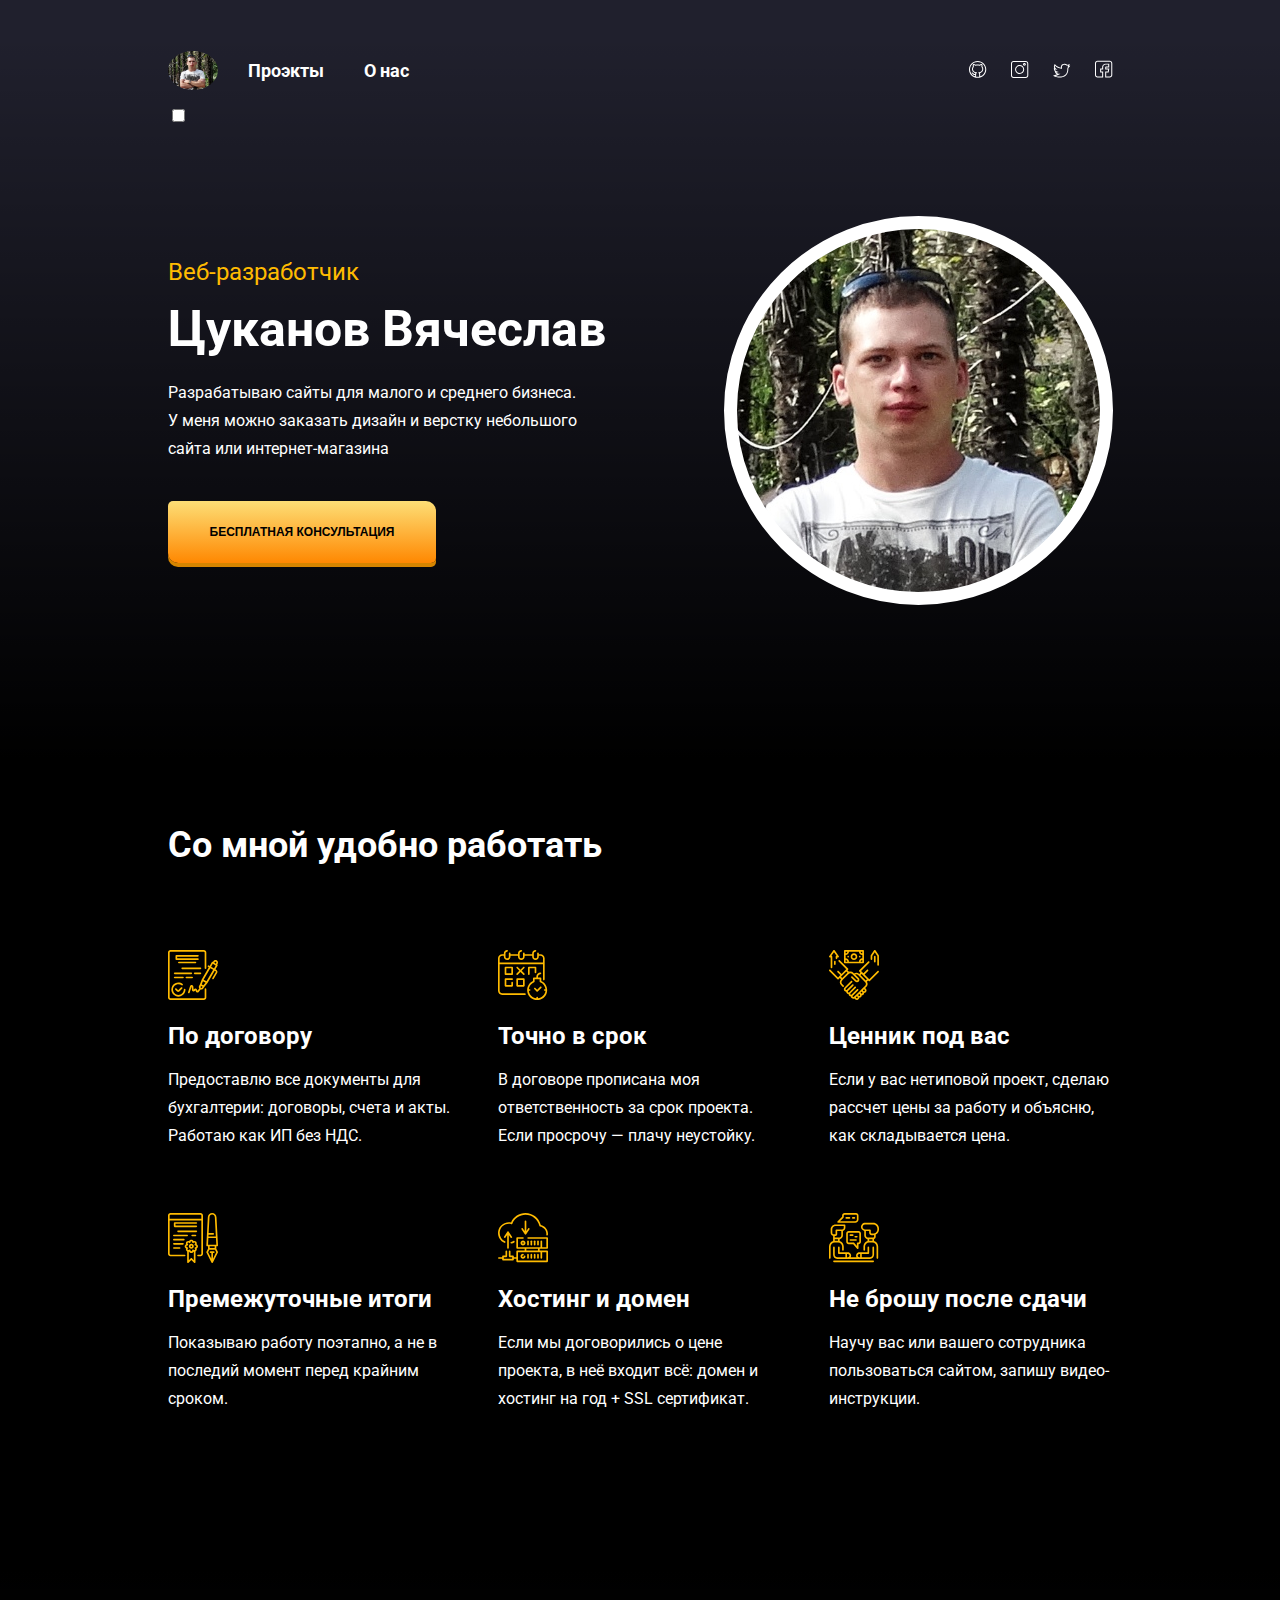
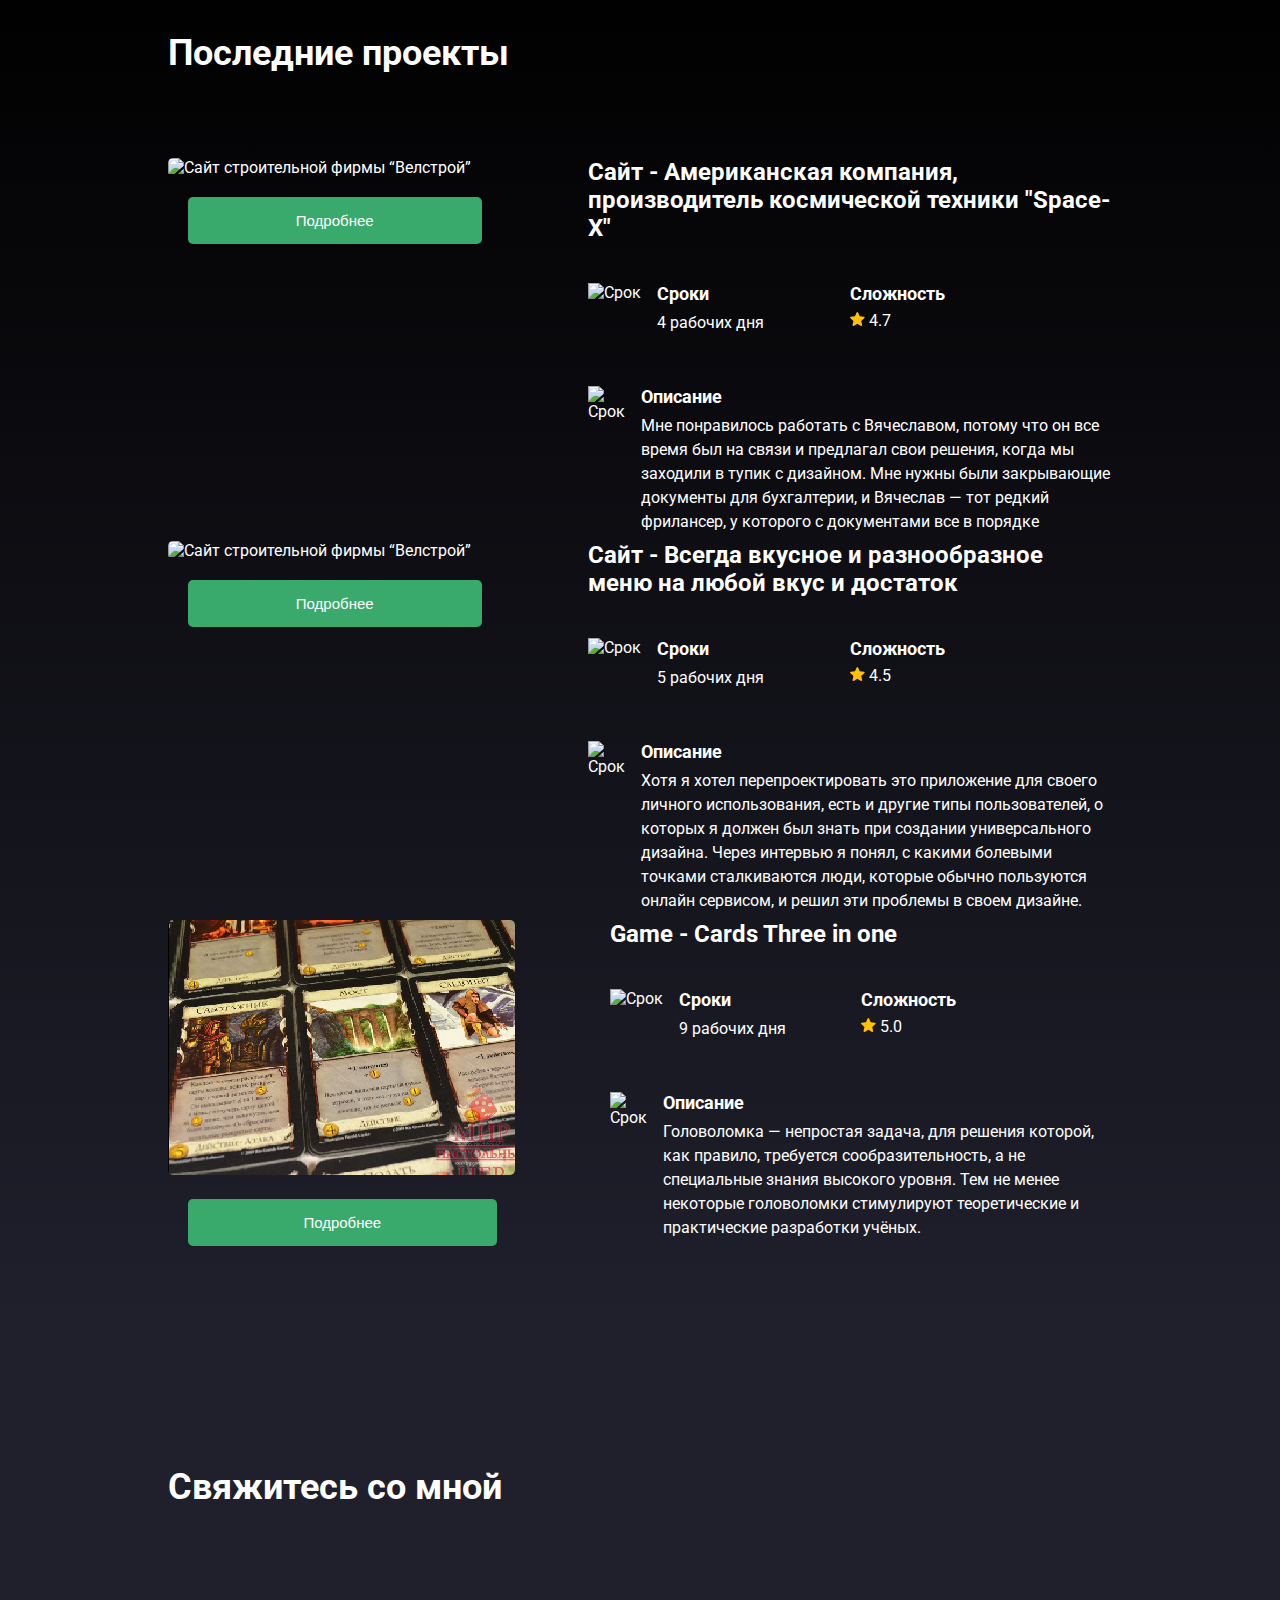
==== index.html @ 1a9578ce "Add files via upload" ====
<!DOCTYPE html>
<html lang="ru">
<head>
    <meta charset="UTF-8">
    <meta name="viewport" content="width=device-width, initial-scale=1.0">
    <link href="https://fonts.googleapis.com/css2?family=Roboto:wght@400;700&display=swap" rel="stylesheet">
    <link rel="stylesheet" href="css/animate.min.css">
    <link rel="stylesheet" href="css/swiper-bundle.min.css">
    <link rel="stylesheet" href="css/style.css">
    <link rel="stylesheet" href="css/check-box.css">
    <title>Цуканов Вячеслав - Веб-разработчик</title> 
</head>
<body>
  <header class="hero">
   <div class="container">
    <div class="hero-header"> 
            <div class="menu-header">
                <img src="img/avatar.jpg" alt="logo" class="logo-avatar">
                <a href="#buttom-Projects">Проэкты</a>
                <a href="#buttom-AboutUs">О нас</a>
            </div>
            
            <div class="textWebsite-header social-links">
                <a href="https://github.com/TsukanovVaycheslav" class="social-link" target="_blank"><img src="img/social/github.svg" alt="github"></a>
                <a href="#" class="social-link"><img src="img/social/instagram.svg" alt="instagram"></a>
                <a href="#" class="social-link"><img src="img/social/twitter.svg" alt="twitter"></a>
                <a href="https://www.facebook.com/vtsukanoff/" class="social-link" target="_blank"><img src="img/social/facebook.svg" alt="fb"></a>
            </div>
    </div>
    <input type="checkbox" class="checkbox" id="check1"/>

    
     <!-- /ero-header-->

    <div class="hero-content">
        <div class="hero-text">
           <span class="hero-subtitle wow fadeInRight" data-wow-delay="0.2s">Веб-разработчик</span>
           <h1 class="textWebsite hero-title wow fadeInRight" data-wow-delay="0.4s">Цуканов Вячеслав</h1>
           <p class="textWebsite hero-description wow fadeInRight" data-wow-delay="0.6s">Разрабатываю сайты для малого и среднего бизнеса. У меня можно заказать дизайн и верстку небольшого сайта или интернет-магазина</p>
            <a href="#buttom-consultation">
                <button class="button hero-button wow fadeInRight" data-wow-delay="0.8s">Бесплатная консультация</button>
            </a>
        </div>
        <!-- /.hero-text -->
        <div class="hero-avatar wow fadeIn" data-wow-delay="1s"></div>
        <!-- /.hero-avatar -->
    </div>
   </div>
   <!-- /container-->
  </header>

  <main>
    <a id="buttom-AboutUs"></a>
      <section class="features section">
        <div class="container">
            <h2 class="textWebsite section-title">Со мной удобно работать</h2>
            <div class="features-block">
                <div class="features-item">
                    <img src="img/features/offer-img.svg" alt="" class="features-image">
                    <h3 class="textWebsite features-title">По договору</h3>
                    <p class="textWebsite features-text">Предоставлю все документы для бухгалтерии: договоры, счета и акты. Работаю как ИП без НДС.</p>
                </div>
                <div class="features-item">
                    <img src="img/features/deadline-img.svg" alt="" class="features-image">
                    <h3 class="textWebsite features-title">Точно в срок</h3>
                    <p class="textWebsite features-text">В договоре прописана моя  ответственность за срок проекта. Если просрочу — плачу неустойку. </p>
                </div>
                <div class="features-item">
                    <img src="img/features/agreement-img.svg" alt="" class="features-image">
                    <h3 class="textWebsite features-title">Ценник под вас</h3>
                    <p class="textWebsite features-text">Если у вас нетиповой проект, сделаю рассчет цены за работу и объясню, как складывается цена.</p>
                </div>
                <div class="features-item">
                    <img src="img/features/steps-img.svg" alt="" class="features-image">
                    <h3 class="textWebsite features-title">Премежуточные итоги</h3>
                    <p class="textWebsite features-text">Показываю работу поэтапно, а не в последий момент перед крайним сроком. </p>
                </div>
                <div class="features-item">
                    <img src="img/features/storage-img.svg" alt="" class="features-image">
                    <h3 class="textWebsite features-title">Хостинг и домен </h3>
                    <p class="textWebsite features-text">Если мы договорились о цене проекта, в неё входит всё: домен и хостинг на год + SSL сертификат.</p>
                </div>
                <div class="features-item">
                    <img src="img/features/conversation-img.svg" alt="" class="features-image">
                    <h3 class="textWebsite features-title">Не брошу после сдачи</h3>
                    <p class="textWebsite features-text">Научу вас или вашего сотрудника пользоваться сайтом, запишу видео-инструкции.</p>
                </div>
            </div>
        </div>
      </section>

      <a id="buttom-Projects"></a>
      <section class="section projects">
        <div class="container">
            <h2 class="textWebsite section-title">Последние проекты</h2>

            <!-- Slider main container -->
            <div class="swiper-container projects-slider">
                <!-- Additional required wrapper -->
                <div class="swiper-wrapper">
                    <!-- Slides -->
                    <div class="swiper-slide projects-slide">
                        <div>
                            <img src="img/projects/Website_Space-X.png" alt="Сайт строительной фирмы “Велстрой”" class="project-image">
                            <a href="https://tsukanovvaycheslav.github.io/Website_Space-X/" target="_blank"><button class="learnMore">Подробнее</button></a>
                        </div>
                        <div class="project-text">
                            <h3 class="textWebsite project-title">Сайт - Американская компания, производитель космической техники "Space-X"</h3>
                            <div class="project-time">
                                <img src="img/time-icon.svg" alt="Срок" class="project-icon">
                                <div class="project-descripton">
                                    <h4 class="textWebsite project-subtitle">Сроки</h4>
                                    <p class="textWebsite project-paragraph">4 рабочих дня</p>
                                </div>
                            </div>
                            <div class="project-cost">
                                <div class="project-descripton">
                                    <h4 class="textWebsite project-subtitle">Cложность</h4>
                                    <img src="img/rating.svg" alt="rating" class="rating-star">
                                    4.7
                                </div>
                            </div>
                            <div class="project-feedback">
                                <img src="img/feedback-icon.svg" alt="Срок" class="project-icon">
                                <div class="project-descripton">
                                    <h4 class="textWebsite project-subtitle">Описание</h4>
                                    <p class="textWebsite project-paragraph">Мне понравилось работать с Вячеславом, потому что он все время был на связи и предлагал свои решения, когда мы заходили в тупик с дизайном. Мне нужны были закрывающие документы для бухгалтерии, и Вячеслав — тот редкий фрилансер, у которого с документами все в порядке</p>
                                </div>
                            </div>
                            
                        </div>
                    </div>
                    

                    <div class="swiper-slide projects-slide">
                        <div>
                            <img src="img/projects/Delivery Food.png" alt="Сайт строительной фирмы “Велстрой”" class="project-image">
                            <a href="https://tsukanovvaycheslav.github.io/Delivery-Food/" target="_blank"><button class="learnMore">Подробнее</button></a>
                        </div>
                        <div class="project-text">
                            <h3 class="textWebsite project-title">Сайт - Всегда вкусное и разнообразное меню на любой вкус и достаток</h3>
                            <div class="project-time">
                                <img src="img/time-icon.svg" alt="Срок" class="project-icon">
                                <div class="project-descripton">
                                    <h4 class="textWebsite project-subtitle">Сроки</h4>
                                    <p class="textWebsite project-paragraph">5 рабочих дня</p>
                                </div>
                            </div>
                            <div class="project-cost">
                                <div class="project-descripton">
                                    <h4 class="textWebsite project-subtitle">Cложность</h4>
                                    <img src="img/rating.svg" alt="rating" class="rating-star">
                                    4.5
                                </div>
                            </div>
                            <div class="project-feedback">
                                <img src="img/feedback-icon.svg" alt="Срок" class="project-icon">
                                <div class="project-descripton">
                                    <h4 class="textWebsite project-subtitle">Описание</h4>
                                    <p class="textWebsite project-paragraph">
                                        Хотя я хотел перепроектировать это приложение для своего личного использования, 
                                        есть и другие типы пользователей, о которых я должен был знать при создании универсального 
                                        дизайна. Через интервью я понял, с какими болевыми точками сталкиваются люди, которые обычно 
                                        пользуются онлайн сервисом, и решил эти проблемы в своем дизайне.
                                    </p>
                                </div>
                            </div>
                        </div>
                    </div>

                    <div class="swiper-slide projects-slide">
                        <div>
                            <img src="img/projects/Cards-Three-in-one.png" alt="Сайт строительной фирмы “Велстрой”" class="project-image">
                            <a href="https://tsukanovvaycheslav.github.io/Cards-Three-in-one/ " target="_blank"><button class="learnMore">Подробнее</button></a>
                        </div>
                        <div class="project-text">
                            <h3 class="textWebsite project-title">Game - Cards Three in one</h3>
                            <div class="project-time">
                                <img src="img/time-icon.svg" alt="Срок" class="project-icon">
                                <div class="project-descripton">
                                    <h4 class="textWebsite project-subtitle">Сроки</h4>
                                    <p class="textWebsite project-paragraph">9 рабочих дня</p>
                                </div>
                            </div>
                            <div class="project-cost">
                                <div class="project-descripton">
                                    <h4 class="textWebsite project-subtitle">Cложность</h4>
                                    <img src="img/rating.svg" alt="rating" class="rating-star">
                                    5.0
                                </div>
                            </div>
                            <div class="project-feedback">
                                <img src="img/feedback-icon.svg" alt="Срок" class="project-icon">
                                <div class="project-descripton">
                                    <h4 class="textWebsite project-subtitle">Описание</h4>
                                    <p class="textWebsite project-paragraph">
                                        Головоломка — непростая задача, для решения которой, как правило, требуется сообразительность, 
                                        а не специальные знания высокого уровня. Тем не менее некоторые головоломки стимулируют 
                                        теоретические и практические разработки учёных.
                                    </p>
                                </div>
                            </div>
                        </div>
                    </div>
                    
                </div>
                <!-- If we need pagination -->
                <div class="projects-pagination"></div>

            </div>
            <!-- /Slider main container -->

        </div>
      </section>

  </main>

  <a id="buttom-consultation"></a>
  <footer class="section">
    <div class="container">
        <h2 class="textWebsite section-title">Свяжитесь со мной</h2>
        <div class="contacts-block wow fadeInDown" data-wow-delay="0.4s">
            <form action="#" class="contacts-form">
                <h4 class="textWebsite form-title">Можете просто оставить заявку, я позвоню вам сегодня</h4>
                <input type="text" class="input input-name" placeholder="Ваше имя">
                <input type="text" class="input input-phone" placeholder="Ваш телефон">
                <button class="textWebsite button form-button">Бесплатная консультация</button>
            </form>
            
            <div class="contacts-text">
                <div class="contacts-data">
                    <div class="contacts-phone">
                        <h4 class="textWebsite contacts-title">Телефон</h4>
                        <a href="tel:+79379787347" class="textWebsite contacts-link">8 937 978-73-47</a>
                    </div>
                    <div class="contacts-mail">
                        <h4 class="textWebsite contacts-title">Почта</h4>
                        <a href="mailti:mail@mail.ru" class="textWebsite contacts-link">vtsukanoff@yandex.ru</a>
                    </div>
                    <div class="contacts-social">
                        <h4 class="textWebsite contacts-title">Соцсети</h4>
                        <a href="#" class="textWebsite contacts-link">t.me/tsukanov</a>
                        <a href="https://vk.com/id151804462" class="textWebsite contacts-link" target="_blank">vk.me/tsukanov</a>
                        <a href="https://www.facebook.com/vtsukanoff/" class="textWebsite contacts-link" target="_blank">fb.me/tsukanov</a>
                    </div>
                </div>
                <div class="social-links">
                    <a href="https://github.com/TsukanovVaycheslav" class="social-link" target="_blank"><img src="img/social/github.svg" alt="github"></a>
                    <a href="#" class="social-link"><img src="img/social/instagram.svg" alt="instagram"></a>
                    <a href="#" class="social-link"><img src="img/social/twitter.svg" alt="twitter"></a>
                    <a href="https://www.facebook.com/vtsukanoff/" class="social-link"><img src="img/social/facebook.svg" alt="fb"></a>
                </div>
                <a href="#" class="textWebsite contacts-policy">Политика конфиденциальности</a>
            </div>
        </div>
    </div>
  </footer>

  <script src="js/wow.min.js"></script>
  <script src="js/swiper-bundle.min.js"></script>
  <script src="js/jquery-3.3.1.min.js"></script>
  <script src="js/main.js"></script>
</body>
</html>
---- css/style.css ----
* {
    box-sizing: border-box;
}

body {
    background-color: #20202D;
    margin: 0;
    color: #fff;
    font-family: 'Roboto', sans-serif;
}

.logo-avatar {
    width: 50px;
    border-radius: 50%;
}

.container {
    width: 90%;
    max-width: 945px;
    margin: auto;
}
.section {
    padding-top: 64px;
    padding-bottom: 92px;
}

.section-title {
    margin: 0;
    margin-bottom: 84px;
    font-weight: bold;
    font-size: 36px;
    line-height: 42px;
}

.hero {
    padding-top: 50px;
    padding-bottom: 155px;
    background: linear-gradient(0deg, #000000 0.01%, rgba(0, 0, 0, 0) 95.44%);
}

.hero-header {
    display: flex;
    justify-content: space-between;
    align-items: center;
    margin-bottom: 15px;
}

.menu-header {
    display: flex;
    justify-content: space-between;
    align-items: center;
}
.menu-header a {
    margin-left: 20px;
    padding: 10px;
    color: #fff;
    text-decoration: none;
    font-size: 18px;
    font-weight: bold;
}
.menu-header a:hover {
    background: #FFBB01;
    border-radius: 4px;
}

.social-link {
    margin-left: 20px;
}

.social-link:first-child {
    margin-left: 0;
}

.hero-content {
    display: flex;
    justify-content: space-between;
    align-items: center;
    margin-top: 90px;
}

.hero-subtitle {
    display: inline-block;
    font-size: 24px;
    line-height: 28px;
    color: #FFBB01;
    margin-bottom: 14px;
}

.hero-title {
    font-weight: bold;
    font-size: 50px;
    line-height: 59px;
    margin-top: 0;
    margin-bottom: 20px;
}

.hero-description {
    font-size: 16px;
    line-height: 28px;
    max-width: 420px;
    margin-bottom: 38px;
}

.button {
    background: linear-gradient( 180deg, #FDDE76 0%, #FF8801 100%);
    box-shadow: 0px 4px 0px #D68500;
    border: none;
    border-radius: 5px 10px;
    padding: 24px 42px;
    font-size: 12px;
    line-height: 14px;
    text-transform: uppercase;
    font-weight: bold;
    cursor: pointer;
}

.hero-avatar {
    width: 389px;
    height: 389px;
    background-color: #fff;
    border-radius: 50%;
    background-image: url('../img/avatar.jpg');
    background-repeat: no-repeat;
    background-position: center top -10px ;
    border: 13px solid #fff;
}

/* features */
.features {
    background-color: #000;
}

.features-block {
    display: flex;
    flex-wrap: wrap;
    justify-content: space-between;
}

.features-item {
    flex-basis: 30%;
    margin-bottom: 63px;
}

.features-image {
    display: block;
    margin-bottom: 22px;
}

.features-title {
    font-weight: bold;
    font-size: 24px;
    line-height: 28px;
    margin: 0;
    margin-bottom: 16px;
}

.features-text {
    font-weight: normal;
    font-size: 16px;
    line-height: 28px;
    margin: 0;
}

/* projects */
.projects {
    background: linear-gradient(180deg, #000000 0%, rgba(0, 0, 0, 0) 95.44%);
}

.projects-slide {
    display: flex;
    align-items: flex-start;
    justify-content: space-between;
}

.project-text {
    flex-basis: 60%;
    display: flex;
    flex-wrap: wrap;
}

.project-title {
    flex-basis: 100%;
    font-weight: bold;
    font-size: 24px;
    line-height: 28px;
    margin: 0;
    margin-bottom: 41px;
}

.project-time, .project-cost {
    flex-basis: 50%;
    margin-bottom: 44px;
}

.project-time, .project-cost, .project-feedback {
    display: flex;
    align-items: flex-start;
}

.project-subtitle, .project-paragraph {
    margin: 0;
}

.project-subtitle {
    margin-bottom: 7px;
    font-weight: bold;
    font-size: 18px;
    line-height: 21px;
}

.project-paragraph {
    margin-bottom: 7px;
    font-weight: normal;
    font-size: 16px;
    line-height: 150%;
}

.project-icon {
    margin-right: 16px;
}

.projects-pagination {
    display: flex;
    align-items: center;
    justify-content: center;
    margin-top: 44px;
}

.projects-bullet {
    width: 10px;
    height: 10px;
    border: 2px solid #ffbb01;
    border-radius: 50%;
    display: inline-block;
    margin-left: 5px;
    margin-right: 5px;
}

.projects-bullet-active {
    background-color: #ffbb01;
}

.learnMore {
    margin: 20px;
    width: 70%;
    font-size: 15px;
    padding: 15px;
    color: #fff;
    background: rgb(58, 170, 108);
    border: none;
    cursor: pointer;
    border-radius: 5px 5px 5px 5px;
}

/* contacts */
.contacts-form {
    background: #fff;
    box-shadow: -5px 5px 0px #ffc41d;
    border-radius: 5px;
    max-width: 380px;
    padding-top: 40px;
    padding-left: 48px;
    padding-right: 48px;
    padding-bottom: 94px;
}

.form-title {
    font-weight: bold;
    font-size: 18px;
    line-height: 28px;
    text-align: center;
    color: #000;
    margin: 0;
    margin-bottom: 29px;
}

.input {
    background: #f8f8f8;
    border: none;
    box-shadow: inset 0px 3px 10px rgba(199, 199, 199, 0,25);
    border-radius: 5px;
    padding: 18px 20px;
    padding-left: 50px;
    width: 100%;
    font-size: 14px;
    line-height: 28px;
}

.input-name {
    margin-bottom: 17px;
    background-image: url('../img/user-icon.svg');
    background-repeat: no-repeat;
    background-position: center left 20px;
}

.input-phone {
    margin-bottom: 17px;
    background-image: url('../img/phone-icon.svg');
    background-repeat: no-repeat;
    background-position: center left 20px;
}

.form-button {
    width: 100%;
}

.contacts-block {
    display: flex;
    align-items: center;
    justify-content: space-between;
}

.contacts-text {
    flex-basis: 50%;
}

.contacts-data {
    display: flex;
    flex-wrap: wrap;
    margin-bottom: 42px;
}

.contacts-phone, .contacts-mail {
    flex-basis: 50%;
    margin-bottom: 53px;
}

.contacts-social {
    flex-basis: 100%;
}

.contacts-title {
    font-weight: bold;
    font-size: 24px;
    line-height: 28px;
    margin: 0;
    margin-bottom: 15px;
}

.contacts-link {
    text-decoration: none;
    color: inherit;
    margin-right: 37px;
}
.contacts-link:hover {
    text-decoration: underline;
}

.contacts-policy {
    display: inline-block;
    font-size: 15px;
    line-height: 18px;
    text-decoration-line: underline;
    color: #a5a5a5;
    margin-top: 72px;
}
.project-image {
    border-radius: 5px 5px 5px 5px;
}

/* Адаптив */
@media(max-width: 1100px) {
    .hero-avatar {
        width: 300px;
        height: 300px;
        border-width: 10px;
    }
}

@media(max-width: 837px) {

    .learnMore {
        width: 60%;
    }

    
    .hero-content {
        flex-direction: column;
    }

    .hero-avatar {
        order: 0;
        margin-bottom: 17px;
    }

    .hero-text {
        order: 1;
        text-align: center;
        align-items: center;
    }

    .features-item {
        flex-basis: 45%;
    }

    .projects-slide {
        flex-direction: column;
    }

    .project-image {
        margin-bottom: 46px;
    }

    .contacts-block {
        flex-direction: column;
        align-items: flex-start;
    }

    .contacts-form {
        margin-bottom: 50px;
    }
}

@media(max-width: 565px) {
    .hero {
        padding-bottom: 75px;
    }

    .hero-heder {
        margin-bottom: 38px;
    }

    .social-linck:not(:last-child) {
        margin-right: 5px;
    }

    .hero-subtitle {
        font-size: 16px;
        line-height: 27px;
        margin-bottom: 4px;
    }

    .hero-avatar {
        width: 113px;
        height: 113px;
        border-width: 4px;
    }

    .hero-title {
        font-size: 24px;
        line-height: 28px;
        margin-bottom: 15px;
    }

    .hero-description {
        font-size: 14px;
        line-height: 140%;
        margin-bottom: 34px;
        max-width: 300px;
    }

    .button {
        width: 231px;
        height: 44px;
        font-size: 10px;
        line-height: 28px;
    }

    .section-title {
        font-size: 19px;
        line-height: 22px;
        text-align: center;
        margin-bottom: 60px;
    }

    .features-item {
        flex-basis: 100%;
        margin-bottom: 30px;
    }

    .features-title {
        font-size: 18px;
        line-height: 28px;
    }

    .features-text {
        font-size: 14px;
        line-height: 28px;
    }

    .projects {
        padding-top: 47px;
        padding-bottom: 50px;
    }

    .project-title {
        font-size: 18px;
        line-height: 150%;
    }

    .project-time,
    .project-cost {
        flex-basis: 100%;
    }

    .section {
        padding-bottom: 50px;
    }

    .contacts-form {
        width: 100%;
    }

    .form-title {
        font-size: 15px;
        line-height: 140%;
    }

    .button-form {
        width: 100%;
    }

    .contacts-phone,
    .contacts-mail {
        flex-basis: 100%;
        margin-bottom: 35px;
    }

    .contacts-title {
        font-size: 18px;
        line-height: 21px;
    }

    .contacts-link {
        display: inline-block;
        font-size: 14px;
        line-height: 16px;
    }

    .contacts-social {
        flex-direction: column
    }

    .contacts-social .contacts-link {
        margin-bottom: 13px;
    }

    .contacts-policy {
        margin-top: 26px;
    }
}
---- css/check-box.css ----
body.dark {
    background: #dbbbff;
    transition: background 0.3s linear; /* Плавность */
}

.dark .textWebsite {
    color: #000;
}

.dark .hero {
    background: linear-gradient(0deg, #b992e6 0.01%, rgba(255, 53, 53, 0) 95.44%);
}

.dark .projects {
    background: linear-gradient(180deg, #b992e6 0%, rgba(243, 48, 48, 0) 95.44%);
}

.dark .features {
    background-color: #b992e6;
}

.dark .menu-header a,
.dark .hero-subtitle {
    color: #1e1060;
}
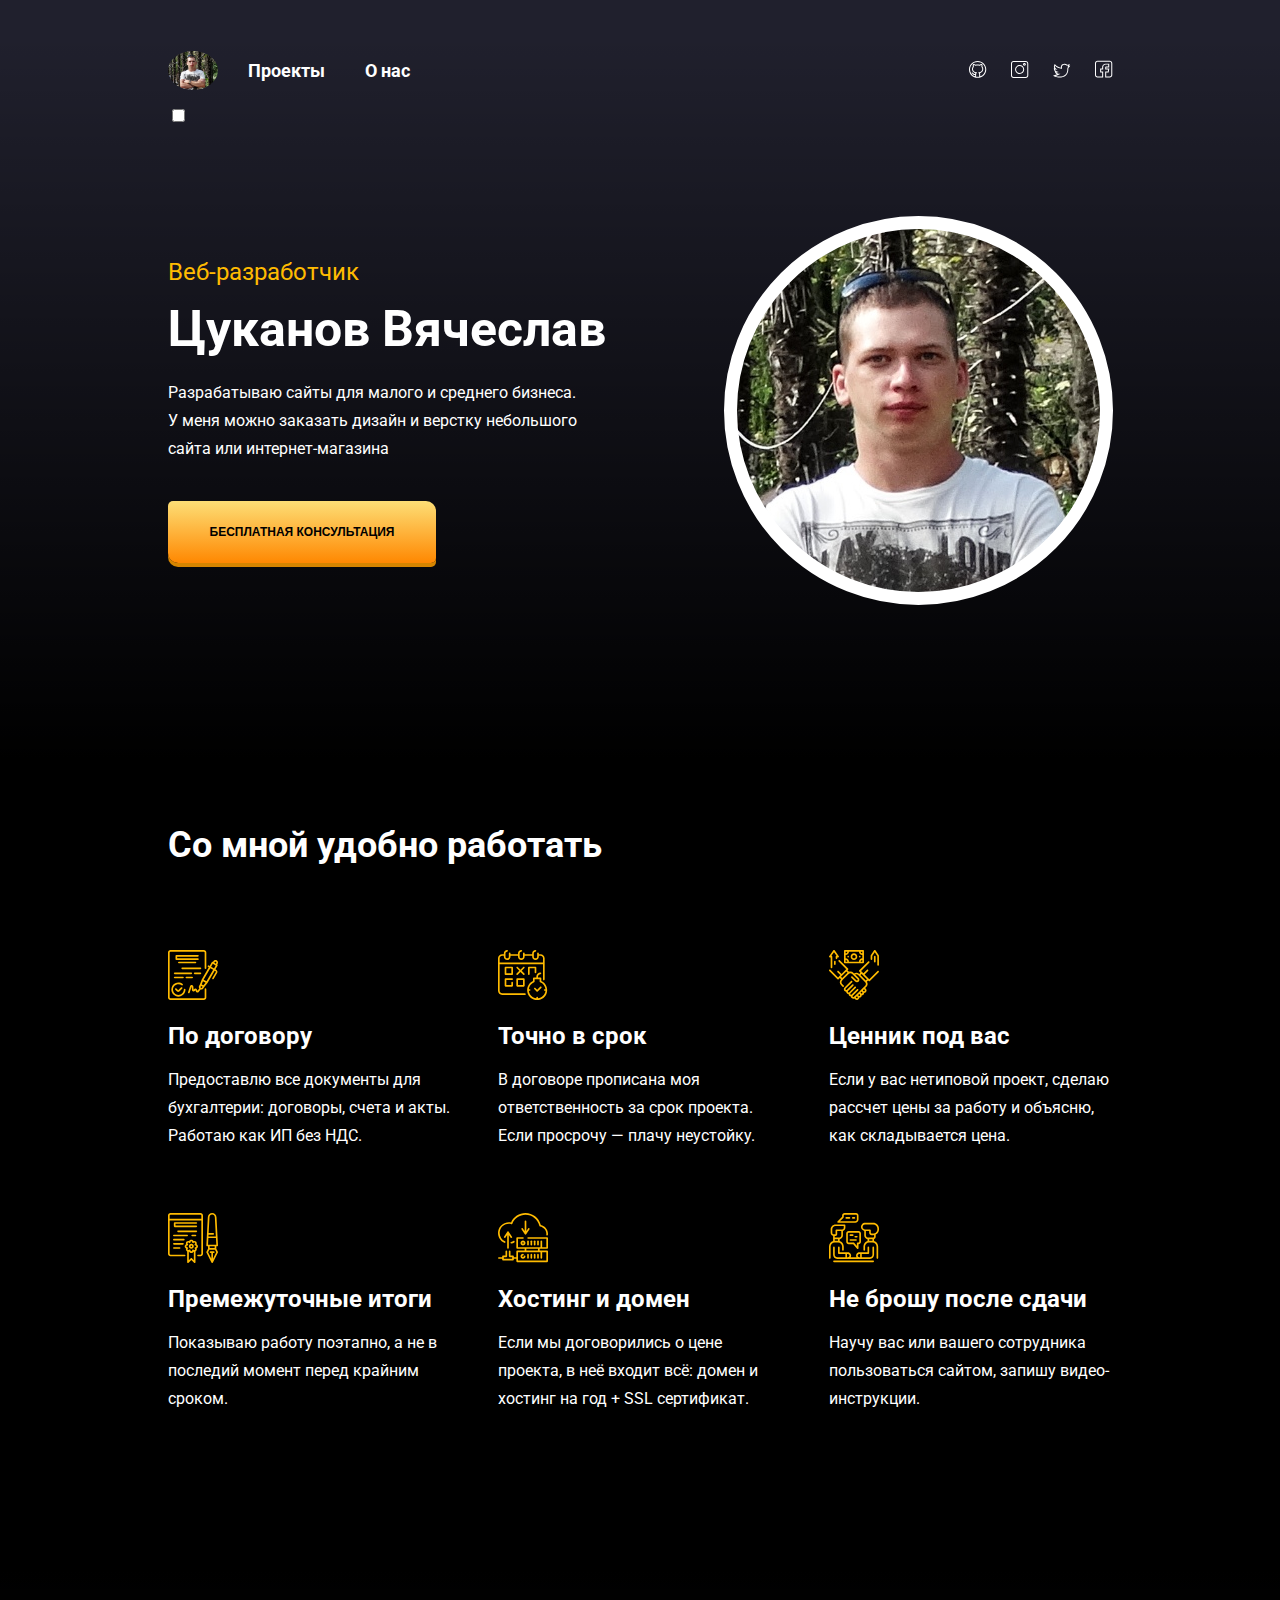
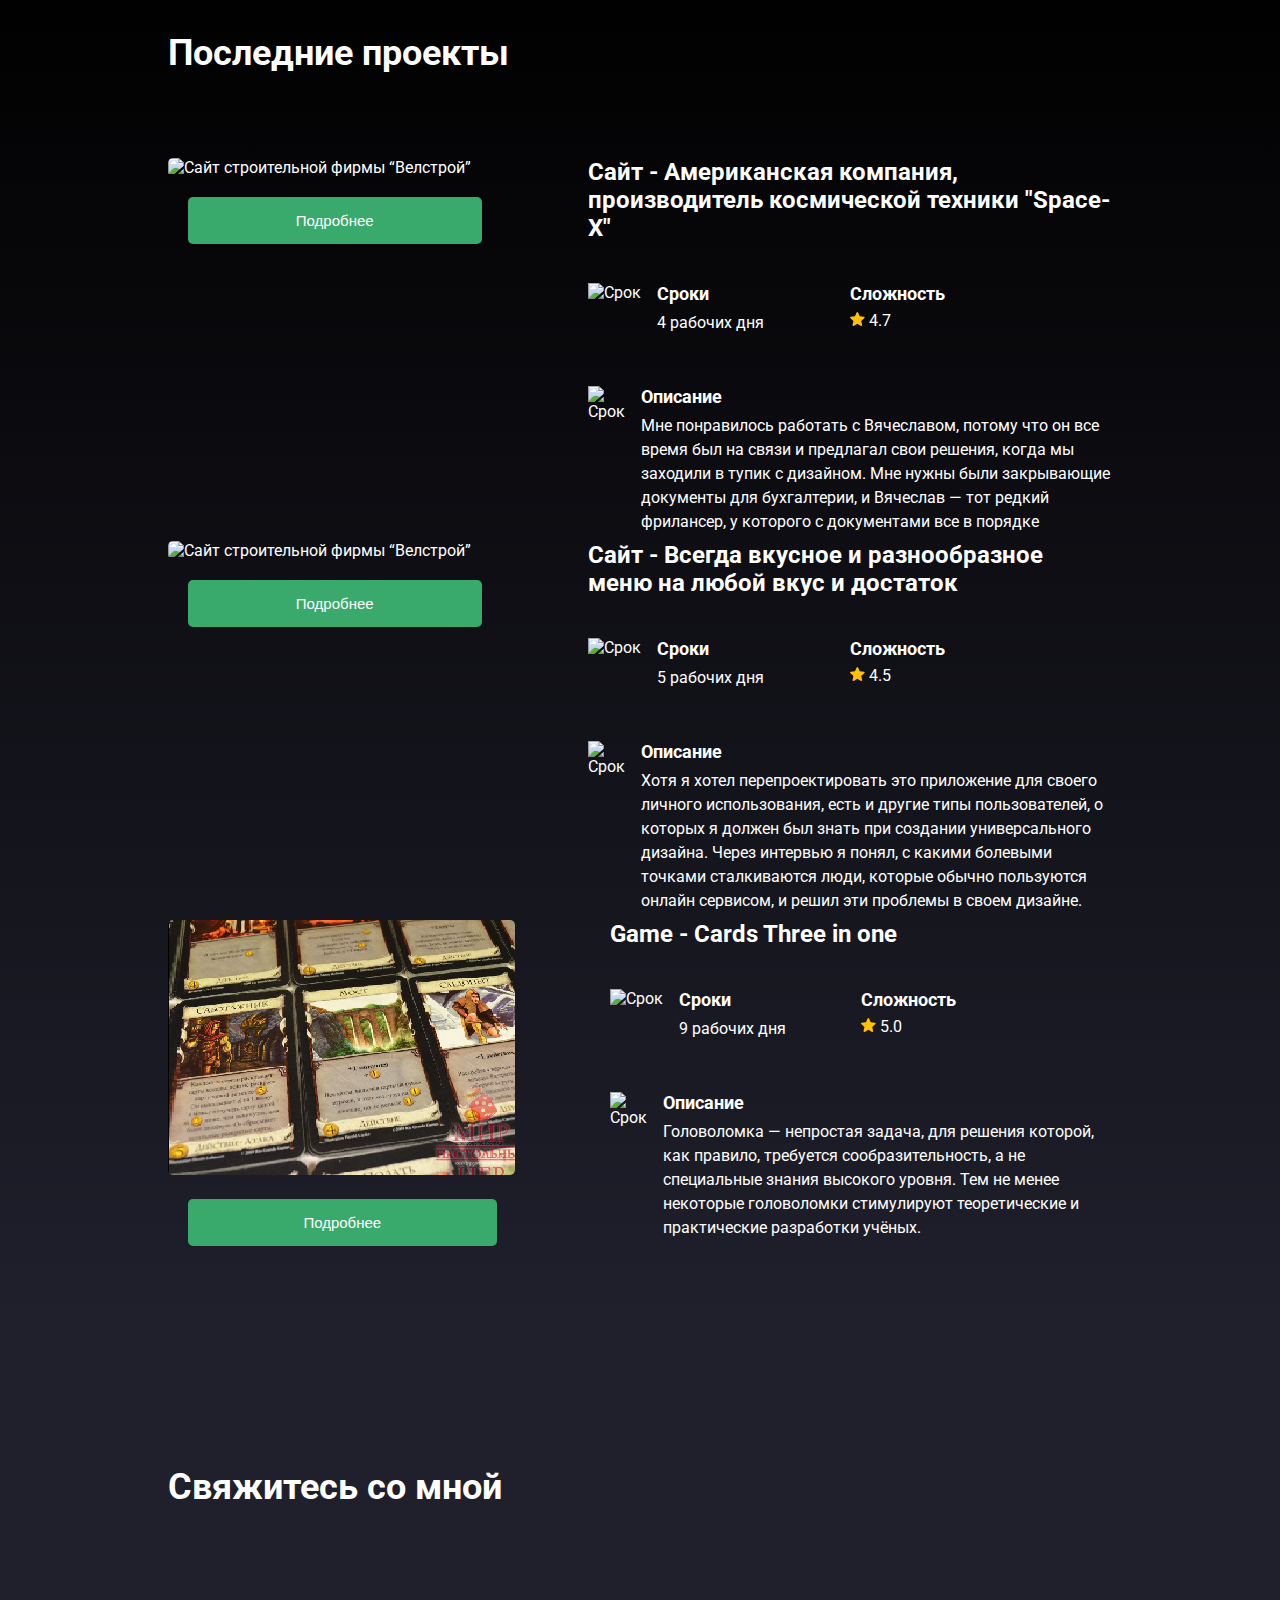
==== commit 6f15273e: "Add files via upload" ====
--- a/index.html
+++ b/index.html
@@ -16,7 +16,7 @@
     <div class="hero-header"> 
             <div class="menu-header">
                 <img src="img/avatar.jpg" alt="logo" class="logo-avatar">
-                <a href="#buttom-Projects">Проэкты</a>
+                <a href="#buttom-Projects">Проекты</a>
                 <a href="#buttom-AboutUs">О нас</a>
             </div>
             
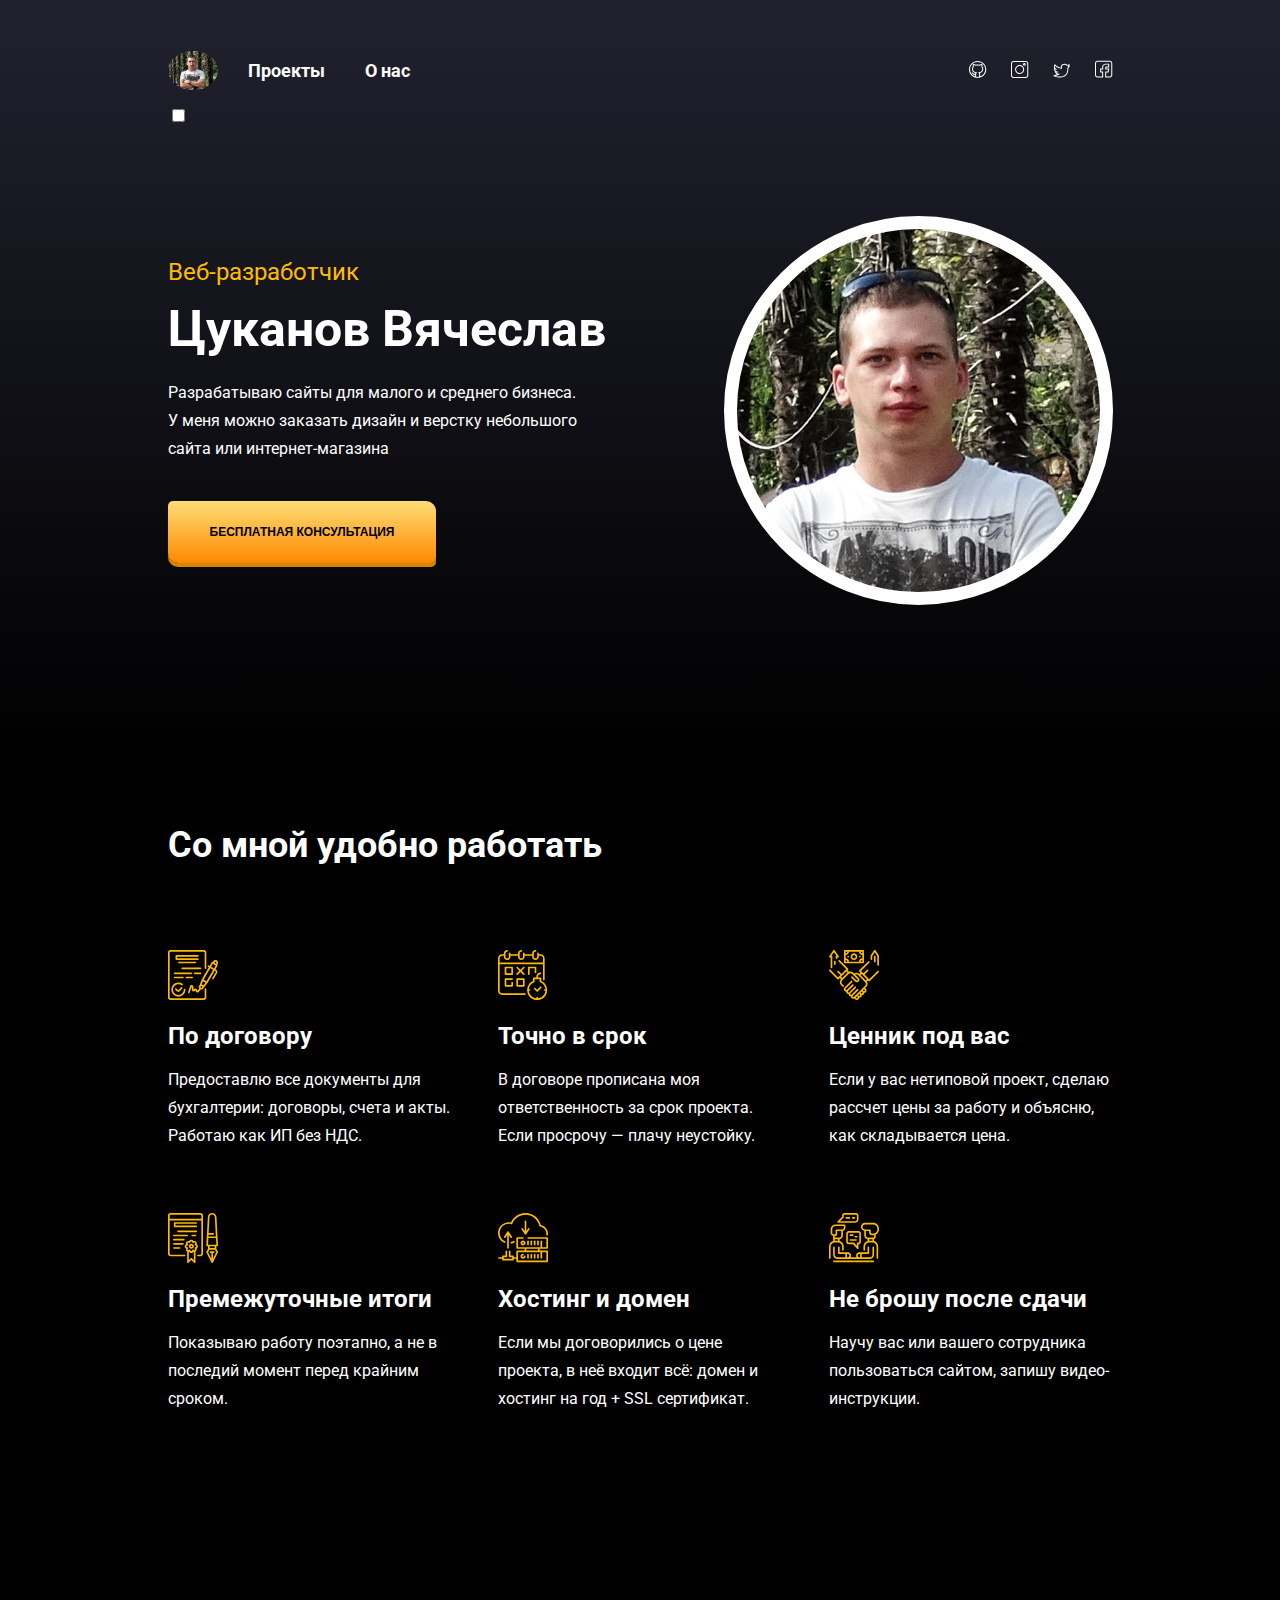
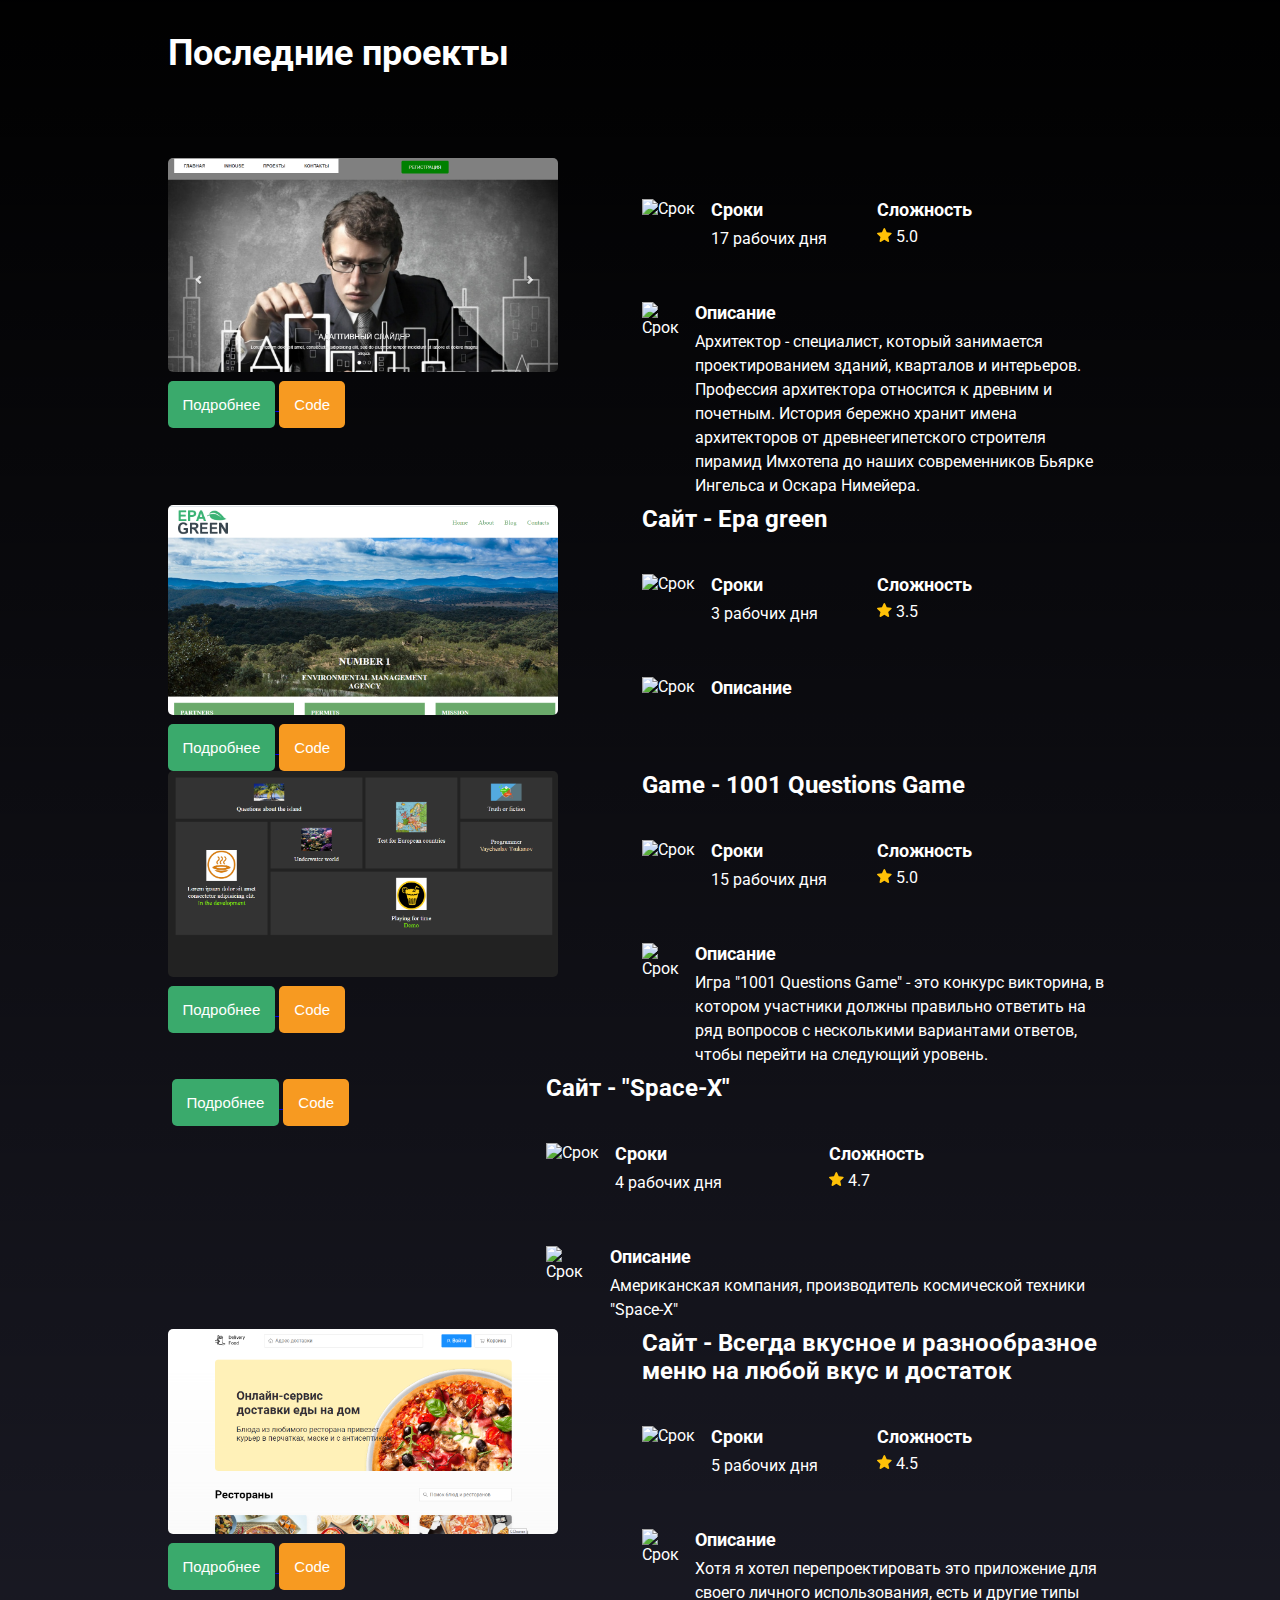
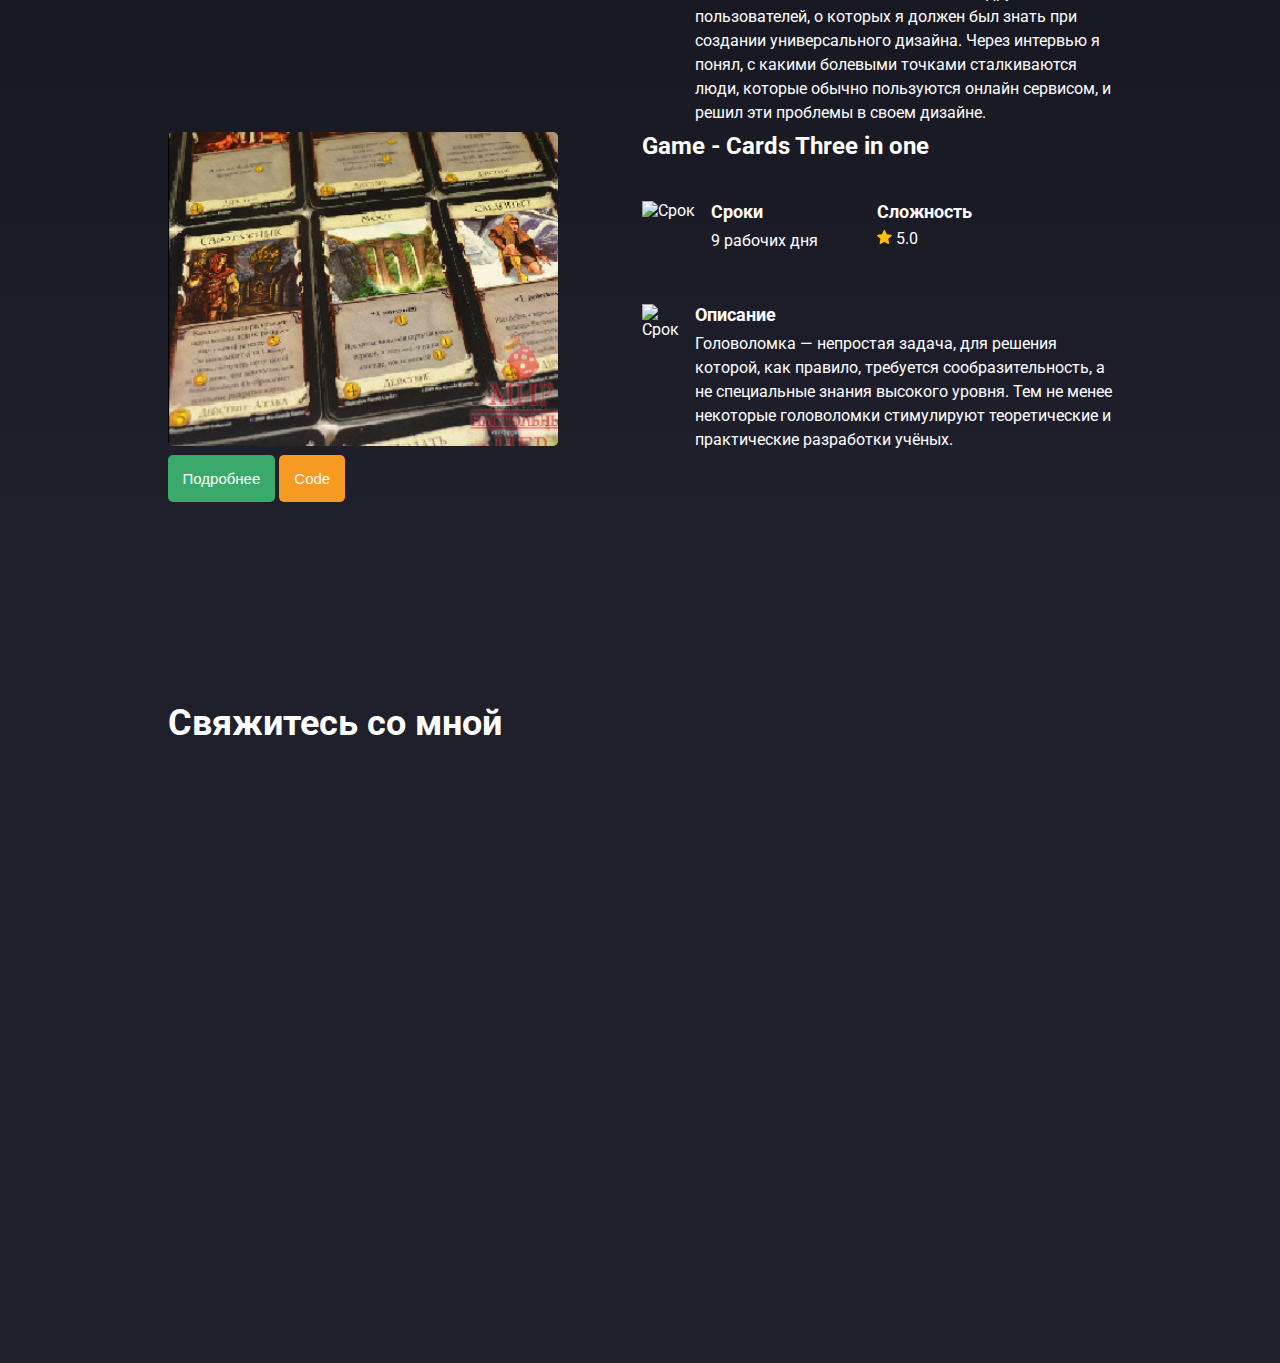
==== commit e83b1e4d: "Add files via upload" ====
--- a/index.html
+++ b/index.html
@@ -6,8 +6,9 @@
     <link href="https://fonts.googleapis.com/css2?family=Roboto:wght@400;700&display=swap" rel="stylesheet">
     <link rel="stylesheet" href="css/animate.min.css">
     <link rel="stylesheet" href="css/swiper-bundle.min.css">
+    <link rel="stylesheet" href="css/still-more.css">
+    <link rel="stylesheet" href="css/check-box.css">
     <link rel="stylesheet" href="css/style.css">
-    <link rel="stylesheet" href="css/check-box.css">
     <title>Цуканов Вячеслав - Веб-разработчик</title> 
 </head>
 <body>
@@ -28,10 +29,8 @@
             </div>
     </div>
     <input type="checkbox" class="checkbox" id="check1"/>
-
     
-     <!-- /ero-header-->
-
+     <!-- /hero-header-->
     <div class="hero-content">
         <div class="hero-text">
            <span class="hero-subtitle wow fadeInRight" data-wow-delay="0.2s">Веб-разработчик</span>
@@ -50,8 +49,7 @@
   </header>
 
   <main>
-    <a id="buttom-AboutUs"></a>
-      <section class="features section">
+      <section id="buttom-AboutUs" class="features section">
         <div class="container">
             <h2 class="textWebsite section-title">Со мной удобно работать</h2>
             <div class="features-block">
@@ -89,8 +87,7 @@
         </div>
       </section>
 
-      <a id="buttom-Projects"></a>
-      <section class="section projects">
+      <section id="buttom-Projects" class="section projects">
         <div class="container">
             <h2 class="textWebsite section-title">Последние проекты</h2>
 
@@ -99,13 +96,135 @@
                 <!-- Additional required wrapper -->
                 <div class="swiper-wrapper">
                     <!-- Slides -->
-                    <div class="swiper-slide projects-slide">
-                        <div>
-                            <img src="img/projects/Website_Space-X.png" alt="Сайт строительной фирмы “Велстрой”" class="project-image">
-                            <a href="https://tsukanovvaycheslav.github.io/Website_Space-X/" target="_blank"><button class="learnMore">Подробнее</button></a>
-                        </div>
-                        <div class="project-text">
-                            <h3 class="textWebsite project-title">Сайт - Американская компания, производитель космической техники "Space-X"</h3>
+
+                    <div class="swiper-slide projects-slide">
+                        <div>
+                            <img src="img/projects/Architects.png" alt="" class="project-image">
+                            <a href="https://tsukanovvaycheslav.github.io/Website-Architect-s/" target="_blank">
+                                <button class="learnMore">Подробнее</button>
+                            </a>
+                            <a href="https://github.com/TsukanovVaycheslav/Website-Architect-s.git" target="_blank">
+                                <button class="learnMore learnMore-code">Code</button>
+                            </a>
+                        </div>
+                        <div class="project-text">
+                            <h3 class="textWebsite project-title"></h3>
+                            <div class="project-time">
+                                <img src="img/time-icon.svg" alt="Срок" class="project-icon">
+                                <div class="project-descripton">
+                                    <h4 class="textWebsite project-subtitle">Сроки</h4>
+                                    <p class="textWebsite project-paragraph">17 рабочих дня</p>
+                                </div>
+                            </div>
+                            <div class="project-cost">
+                                <div class="project-descripton">
+                                    <h4 class="textWebsite project-subtitle">Cложность</h4>
+                                    <img src="img/rating.svg" alt="rating" class="rating-star">
+                                    5.0
+                                </div>
+                            </div>
+                            <div class="project-feedback">
+                                <img src="img/feedback-icon.svg" alt="Срок" class="project-icon">
+                                <div class="project-descripton">
+                                    <h4 class="textWebsite project-subtitle">Описание</h4>
+                                    <p class="textWebsite project-paragraph">
+                                        Архитектор - специалист, который занимается проектированием зданий, кварталов и интерьеров. Профессия архитектора относится к древним и почетным. История бережно хранит имена архитекторов от древнеегипетского строителя пирамид Имхотепа до наших современников Бьярке Ингельса и Оскара Нимейера.
+                                    </p>
+                                </div>
+                            </div>
+                        </div>
+                    </div>
+
+                    <div class="swiper-slide projects-slide">
+                        <div>
+                            <img src="img/projects/Epa green.png" alt="" class="project-image">
+                            <a href="https://tsukanovvaycheslav.github.io/Website_Epa-green/" target="_blank">
+                                <button class="learnMore">Подробнее</button>
+                            </a>
+                            <a href="https://github.com/TsukanovVaycheslav/Website_Epa-green.git" target="_blank">
+                                <button class="learnMore learnMore-code">Code</button>
+                            </a>
+                        </div>
+                        <div class="project-text">
+                            <h3 class="textWebsite project-title">Сайт - Epa green</h3>
+                            <div class="project-time">
+                                <img src="img/time-icon.svg" alt="Срок" class="project-icon">
+                                <div class="project-descripton">
+                                    <h4 class="textWebsite project-subtitle">Сроки</h4>
+                                    <p class="textWebsite project-paragraph">3 рабочих дня</p>
+                                </div>
+                            </div>
+                            <div class="project-cost">
+                                <div class="project-descripton">
+                                    <h4 class="textWebsite project-subtitle">Cложность</h4>
+                                    <img src="img/rating.svg" alt="rating" class="rating-star">
+                                    3.5
+                                </div>
+                            </div>
+                            <div class="project-feedback">
+                                <img src="img/feedback-icon.svg" alt="Срок" class="project-icon">
+                                <div class="project-descripton">
+                                    <h4 class="textWebsite project-subtitle">Описание</h4>
+                                    <p class="textWebsite project-paragraph">
+                                        
+                                    </p>
+                                </div>
+                            </div>
+                        </div>
+                    </div>
+
+                    <div class="swiper-slide projects-slide">
+                        <div>
+                            <img src="img/projects/1001-Questions-Game.png" alt="" class="project-image">
+                            <a href="https://tsukanovvaycheslav.github.io/1001-Questions-Game/" target="_blank">
+                                <button class="learnMore">Подробнее</button>
+                            </a>
+                            <a href="https://github.com/TsukanovVaycheslav/1001-Questions-Game.git" target="_blank">
+                                <button class="learnMore learnMore-code">Code</button>
+                            </a>
+                        </div>
+                        <div class="project-text">
+                            <h3 class="textWebsite project-title">Game - 1001 Questions Game</h3>
+                            <div class="project-time">
+                                <img src="img/time-icon.svg" alt="Срок" class="project-icon">
+                                <div class="project-descripton">
+                                    <h4 class="textWebsite project-subtitle">Сроки</h4>
+                                    <p class="textWebsite project-paragraph">15 рабочих дня</p>
+                                </div>
+                            </div>
+                            <div class="project-cost">
+                                <div class="project-descripton">
+                                    <h4 class="textWebsite project-subtitle">Cложность</h4>
+                                    <img src="img/rating.svg" alt="rating" class="rating-star">
+                                    5.0
+                                </div>
+                            </div>
+                            <div class="project-feedback">
+                                <img src="img/feedback-icon.svg" alt="Срок" class="project-icon">
+                                <div class="project-descripton">
+                                    <h4 class="textWebsite project-subtitle">Описание</h4>
+                                    <p class="textWebsite project-paragraph">
+                                        Игра "1001 Questions Game" - это конкурс викторина, в котором участники 
+                                        должны правильно ответить на ряд вопросов с несколькими вариантами ответов, 
+                                        чтобы перейти на следующий уровень.
+                                    </p>
+                                </div>
+                            </div>
+                        </div>
+                    </div>
+
+                    <div class="swiper-slide projects-slide">
+                        <div>
+                            <img src="img/projects/Website_Space-X.png" alt="" class="project-image">
+                            <a href="https://tsukanovvaycheslav.github.io/Website_Space-X/" target="_blank">
+                                <button class="learnMore">Подробнее</button>
+                            </a>
+                            <a href="https://github.com/TsukanovVaycheslav/Website_Space-X.git" target="_blank">
+                                <button class="learnMore learnMore-code">Code</button>
+                            </a>
+                        </div>
+                        <div class="project-text">
+                            <h3 class="textWebsite project-title">Сайт - "Space-X"</h3>
                             <div class="project-time">
                                 <img src="img/time-icon.svg" alt="Срок" class="project-icon">
                                 <div class="project-descripton">
@@ -124,7 +243,7 @@
                                 <img src="img/feedback-icon.svg" alt="Срок" class="project-icon">
                                 <div class="project-descripton">
                                     <h4 class="textWebsite project-subtitle">Описание</h4>
-                                    <p class="textWebsite project-paragraph">Мне понравилось работать с Вячеславом, потому что он все время был на связи и предлагал свои решения, когда мы заходили в тупик с дизайном. Мне нужны были закрывающие документы для бухгалтерии, и Вячеслав — тот редкий фрилансер, у которого с документами все в порядке</p>
+                                    <p class="textWebsite project-paragraph">Американская компания, производитель космической техники "Space-X"</p>
                                 </div>
                             </div>
                             
@@ -134,8 +253,13 @@
 
                     <div class="swiper-slide projects-slide">
                         <div>
-                            <img src="img/projects/Delivery Food.png" alt="Сайт строительной фирмы “Велстрой”" class="project-image">
-                            <a href="https://tsukanovvaycheslav.github.io/Delivery-Food/" target="_blank"><button class="learnMore">Подробнее</button></a>
+                            <img src="img/projects/Delivery Food.png" alt="" class="project-image">
+                            <a href="https://tsukanovvaycheslav.github.io/Delivery-Food/" target="_blank">
+                                <button class="learnMore">Подробнее</button>
+                            </a>
+                            <a href="https://github.com/TsukanovVaycheslav/Delivery-Food.git" target="_blank">
+                                <button class="learnMore learnMore-code">Code</button>
+                            </a>
                         </div>
                         <div class="project-text">
                             <h3 class="textWebsite project-title">Сайт - Всегда вкусное и разнообразное меню на любой вкус и достаток</h3>
@@ -170,8 +294,13 @@
 
                     <div class="swiper-slide projects-slide">
                         <div>
-                            <img src="img/projects/Cards-Three-in-one.png" alt="Сайт строительной фирмы “Велстрой”" class="project-image">
-                            <a href="https://tsukanovvaycheslav.github.io/Cards-Three-in-one/ " target="_blank"><button class="learnMore">Подробнее</button></a>
+                            <img src="img/projects/Cards-Three-in-one.png" alt="" class="project-image">
+                            <a href="https://tsukanovvaycheslav.github.io/Cards-Three-in-one/ " target="_blank">
+                                <button class="learnMore">Подробнее</button>
+                            </a>
+                            <a href="https://github.com/TsukanovVaycheslav/Cards-Three-in-one.git" target="_blank">
+                                <button class="learnMore learnMore-code">Code</button>
+                            </a>
                         </div>
                         <div class="project-text">
                             <h3 class="textWebsite project-title">Game - Cards Three in one</h3>
@@ -213,10 +342,59 @@
         </div>
       </section>
 
+  <!---
+        <div class="container-more">
+            <h2 class="textWebsite section-title">Еще больше</h2>
+
+            <!-- Slider main container -->
+       <!--     <div class="swiper-container-more">
+                <!-- Additional required wrapper -->
+       <!--          <div class="swiper-wrapper">
+                    <!-- Slides -->
+        <!--            
+                    <div class="swiper-slide-more">
+                        <a href="#">
+                            <img class="t" src="img/projects/else projects/landing-page.png" alt="else projects img">
+                        </a>
+                    </div>
+
+                    <div class="swiper-slide-more">
+                        <a href="#">
+                            <img src="img/projects/else projects/С-Sharp-image.png" alt="else projects img">
+                        </a>
+                    </div>
+                    
+                     <div class="swiper-slide-more">
+                        <a href="#">
+                            <img src="img/projects/else projects/js-image.png" alt="else projects img">
+                        </a>
+                    </div>
+
+                    <div class="swiper-slide-more">
+                       <a href="#">
+                        <img src="img/projects/else projects/react-image.png" alt="else projects img">
+                       </a>
+                    </div>
+
+                </div>
+
+               <!-- If we need pagination 
+                <div class="swiper-pagination"></div>
+                -->
+                <!-- If we need navigation buttons
+                <div class="swiper-button-prev"></div>
+                <div class="swiper-button-next"></div>
+                 -->
+
+                <!-- If we need scrollbar 
+                <div class="swiper-scrollbar"></div>
+                -->
+       <!--     </div>
+        </div> -->
+
   </main>
 
-  <a id="buttom-consultation"></a>
-  <footer class="section">
+  <footer id="buttom-consultation" class="section">
     <div class="container">
         <h2 class="textWebsite section-title">Свяжитесь со мной</h2>
         <div class="contacts-block wow fadeInDown" data-wow-delay="0.4s">
@@ -257,6 +435,8 @@
   </footer>
 
   <script src="js/wow.min.js"></script>
+ 
+  <!-- <script src="js/swiper.min.js" defer></script> -->
   <script src="js/swiper-bundle.min.js"></script>
   <script src="js/jquery-3.3.1.min.js"></script>
   <script src="js/main.js"></script>
--- a/css/still-more.css
+++ b/css/still-more.css
@@ -0,0 +1,42 @@
+
+.container-more { 
+    max-width: 945px;
+    margin: auto;
+}
+
+.swiper-slide-more img {
+    width: 200px;
+    margin-left: 40px;
+}
+.swiper-slide-more img:hover {
+    width: 200px;
+    margin-top: -12px;
+    transition: 0.4s linear; /* Плавность */
+
+}
+
+
+
+@media (max-width: 1200px) {
+    .container-more {
+        width: 960px;
+    }
+}
+
+@media (max-width: 997px) {
+    .container-more {
+        width: 760px;
+    }
+}
+
+@media (max-width: 768px) {
+    .container-more {
+        width: 560px;
+    }
+}
+
+@media (max-width: 576px) {
+    .container-more {
+        width: 90%;
+    }
+}
--- a/css/check-box.css
+++ b/css/check-box.css
@@ -25,5 +25,15 @@
     color: #1e1060;
 }
 
+.dark .projects-bullet {
+    border: 2px solid #0c47e9;
+}
+
+.dark .projects-bullet-active {
+    background-color: #7a55ff;
+}
 
 
+/* checkbox */
+
+/* /checkbox */
--- a/css/style.css
+++ b/css/style.css
@@ -241,15 +241,18 @@
 }
 
 .learnMore {
-    margin: 20px;
-    width: 70%;
+    margin-top: 5px;
     font-size: 15px;
     padding: 15px;
+    border: none;
+    cursor: pointer;
     color: #fff;
     background: rgb(58, 170, 108);
-    border: none;
-    cursor: pointer;
     border-radius: 5px 5px 5px 5px;
+}
+
+.learnMore-code {
+    background: rgb(247, 154, 33);
 }
 
 /* contacts */
@@ -356,6 +359,7 @@
 }
 .project-image {
     border-radius: 5px 5px 5px 5px;
+    width: 390px;
 }
 
 /* Адаптив */
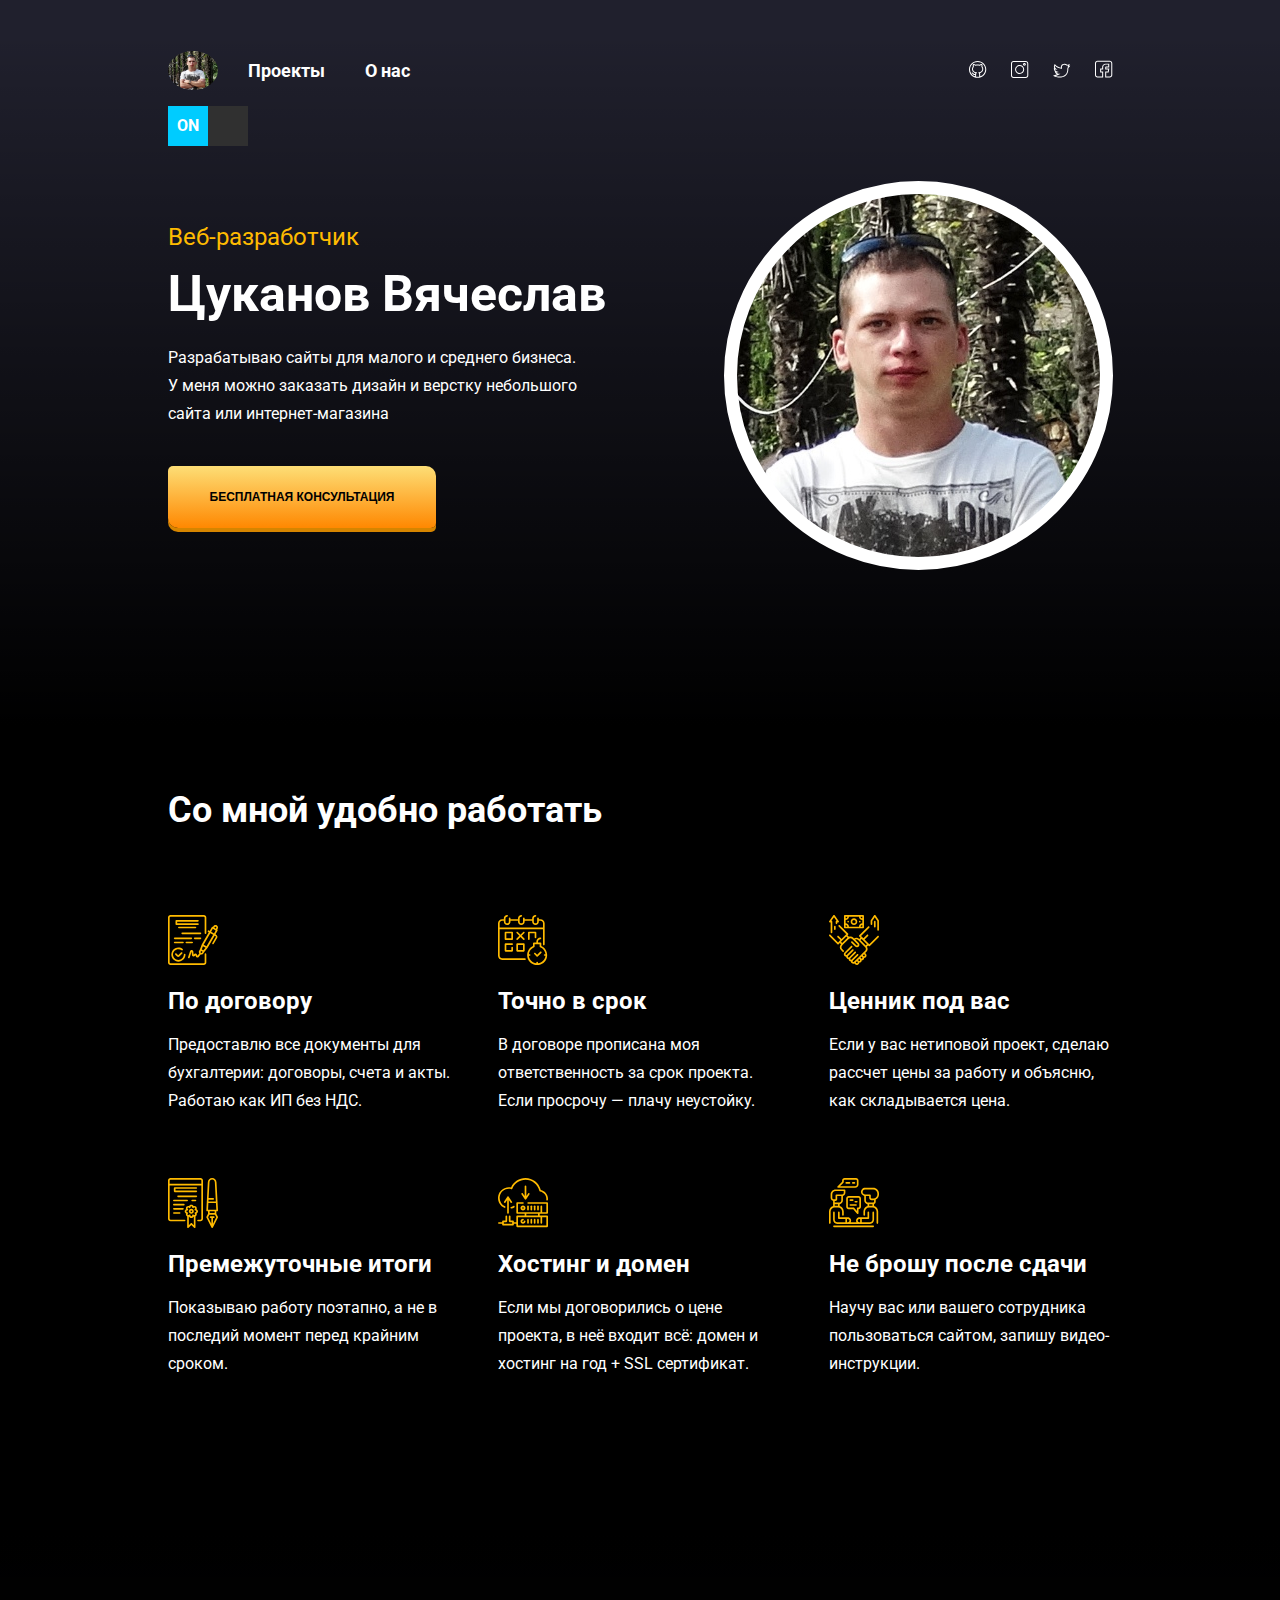
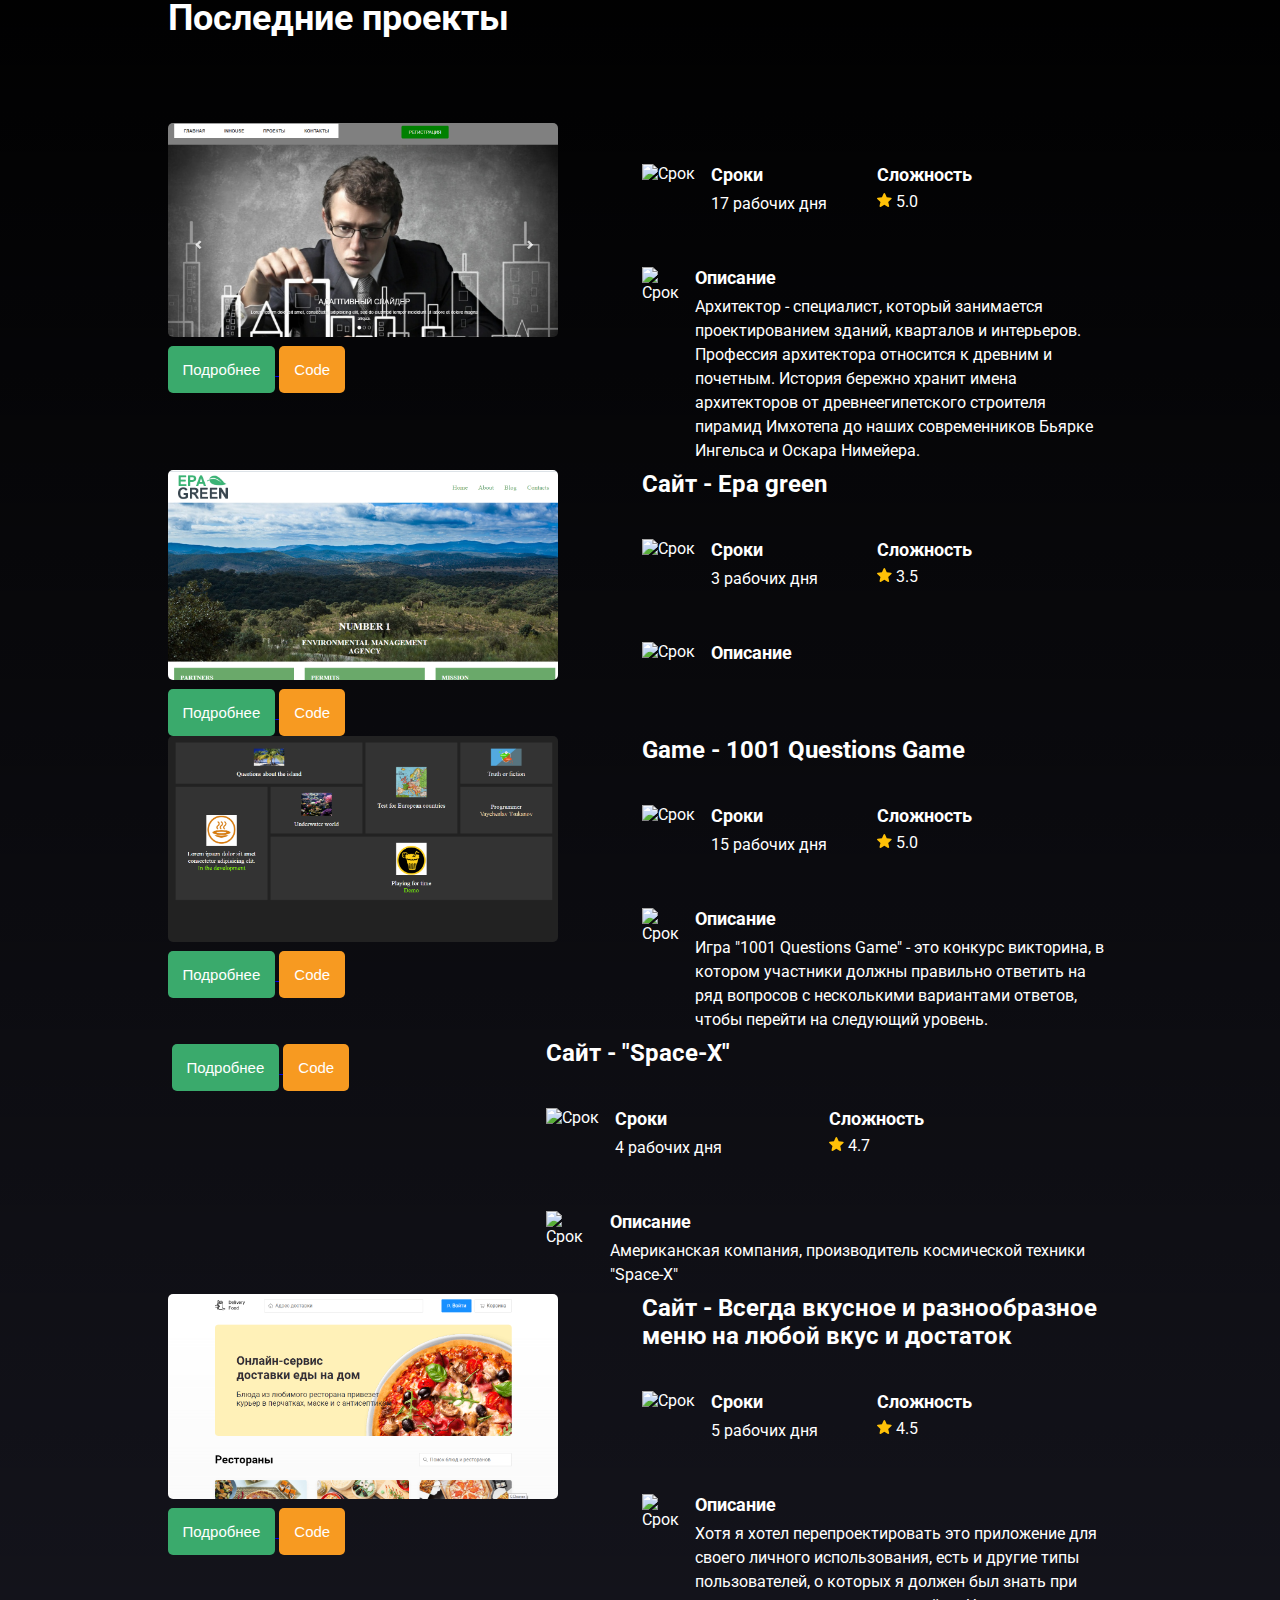
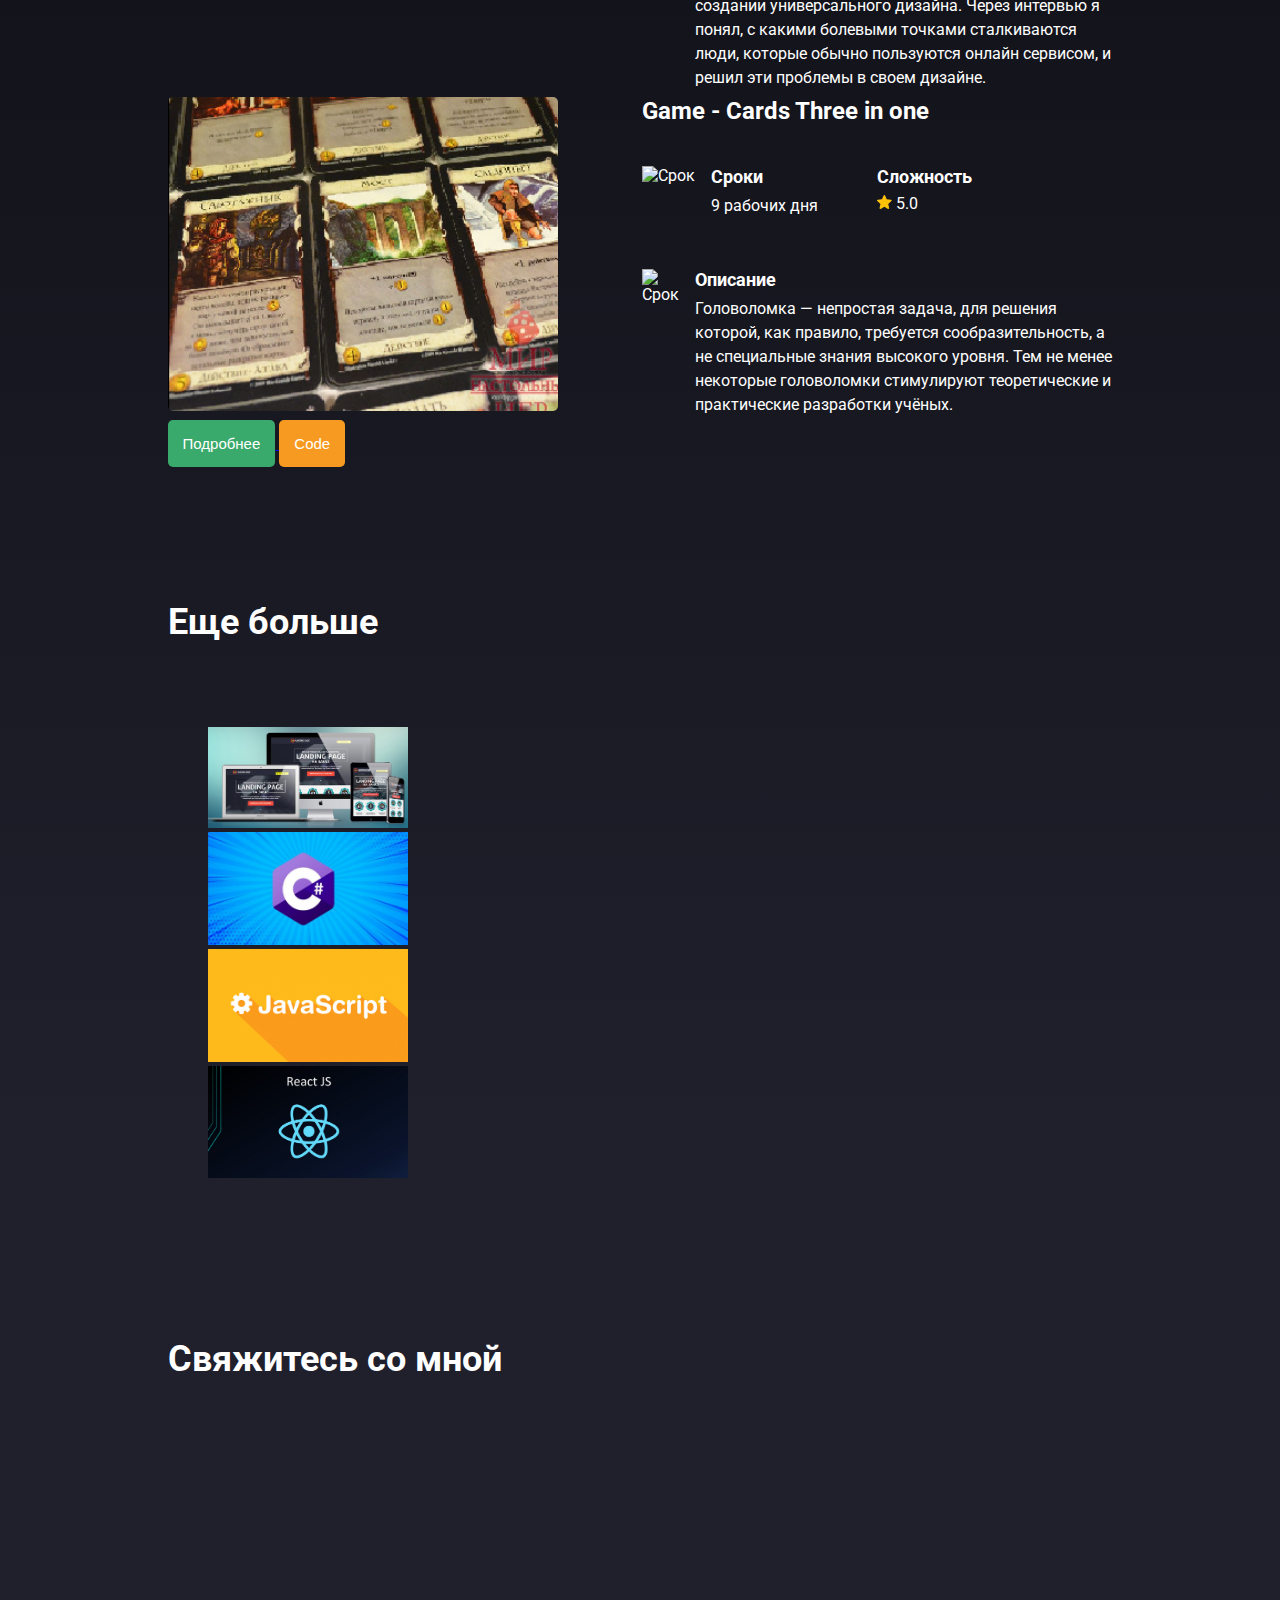
==== commit 64690c1a: "Add files via upload" ====
--- a/index.html
+++ b/index.html
@@ -28,7 +28,11 @@
                 <a href="https://www.facebook.com/vtsukanoff/" class="social-link" target="_blank"><img src="img/social/facebook.svg" alt="fb"></a>
             </div>
     </div>
-    <input type="checkbox" class="checkbox" id="check1"/>
+
+    <div class="wrapper">
+        <input type="checkbox" id="check1"/>
+        <label for="check1"></label>
+      </div>
     
      <!-- /hero-header-->
     <div class="hero-content">
@@ -338,26 +342,25 @@
 
             </div>
             <!-- /Slider main container -->
-
         </div>
-      </section>
-
-  <!---
+
+
+        
         <div class="container-more">
             <h2 class="textWebsite section-title">Еще больше</h2>
 
             <!-- Slider main container -->
-       <!--     <div class="swiper-container-more">
+            <div class="swiper-container-more">
                 <!-- Additional required wrapper -->
-       <!--          <div class="swiper-wrapper">
+                <div class="swiper-wrapper">
                     <!-- Slides -->
-        <!--            
+                    
                     <div class="swiper-slide-more">
                         <a href="#">
-                            <img class="t" src="img/projects/else projects/landing-page.png" alt="else projects img">
+                            <img src="img/projects/else projects/landing-page.png" alt="else projects img">
                         </a>
                     </div>
-
+                
                     <div class="swiper-slide-more">
                         <a href="#">
                             <img src="img/projects/else projects/С-Sharp-image.png" alt="else projects img">
@@ -375,6 +378,7 @@
                         <img src="img/projects/else projects/react-image.png" alt="else projects img">
                        </a>
                     </div>
+            
 
                 </div>
 
@@ -389,9 +393,9 @@
                 <!-- If we need scrollbar 
                 <div class="swiper-scrollbar"></div>
                 -->
-       <!--     </div>
-        </div> -->
-
+           </div>
+        </div> 
+    </section>
   </main>
 
   <footer id="buttom-consultation" class="section">
--- a/css/still-more.css
+++ b/css/still-more.css
@@ -1,9 +1,12 @@
 
 .container-more { 
     max-width: 945px;
+    padding-top: 90px;
     margin: auto;
 }
-
+.swiper-slide-more p {
+    text-align: center;
+}
 .swiper-slide-more img {
     width: 200px;
     margin-left: 40px;
@@ -39,4 +42,4 @@
     .container-more {
         width: 90%;
     }
-}
+}--- a/css/check-box.css
+++ b/css/check-box.css
@@ -36,4 +36,59 @@
 
 /* checkbox */
 
+.wrapper {
+    position: absolute;
+    text-align: center;
+}
+  
+label {
+    display: block;
+    left: 0px;
+    top: 0;
+    position: relative;
+    width: 80px;
+    height: 40px;
+    z-index: 10;
+    line-height: 40px;
+    font-weight: bold;
+    background: #303030;
+    -webkit-transition: all 600ms cubic-bezier(0.68, -0.55, 0.265, 1.55);
+    -moz-transition: all 600ms cubic-bezier(0.68, -0.55, 0.265, 1.55);
+    -ms-transition: all 600ms cubic-bezier(0.68, -0.55, 0.265, 1.55);
+    -o-transition: all 600ms cubic-bezier(0.68, -0.55, 0.265, 1.55);
+    transition: all 600ms cubic-bezier(0.68, -0.55, 0.265, 1.55);
+    cursor: pointer;
+}
+  
+label:after {
+    content: "ON";
+    width: 40px;
+    height: 40px;
+    position: absolute;
+    left: 0px;
+    top: 0px;
+    display: block;
+    background: #00CCFF;
+    -webkit-transition: all 600ms cubic-bezier(0.68, -0.55, 0.265, 1.55);
+    -moz-transition: all 600ms cubic-bezier(0.68, -0.55, 0.265, 1.55);
+    -ms-transition: all 600ms cubic-bezier(0.68, -0.55, 0.265, 1.55);
+    -o-transition: all 600ms cubic-bezier(0.68, -0.55, 0.265, 1.55);
+    transition: all 600ms cubic-bezier(0.68, -0.55, 0.265, 1.55);
+    cursor: pointer;
+}
+  
+#check1 {
+    display: none;
+}
+  
+:checked + label {
+    left: 0px;
+}
+  
+:checked + label:after {
+    left: 40px;
+    background: #FC6666;
+    content: "OFF";
+}
+
 /* /checkbox */
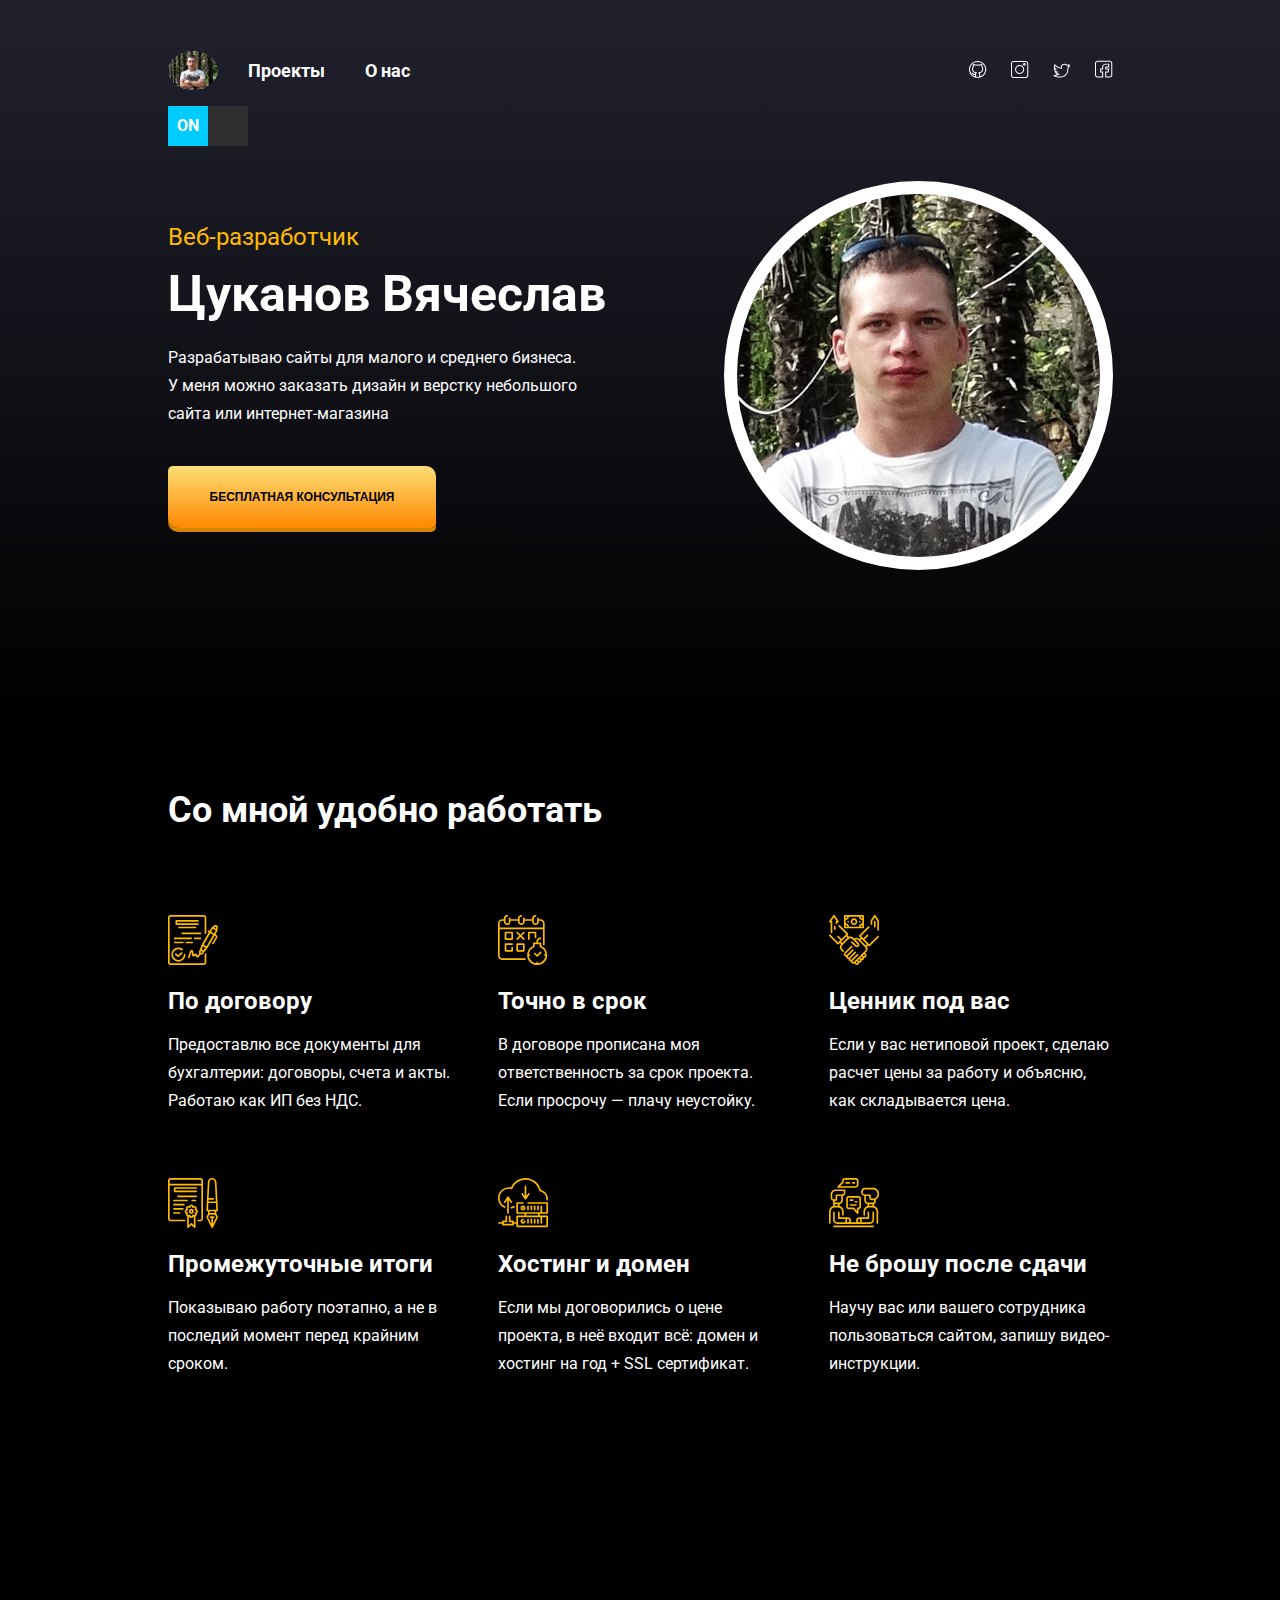
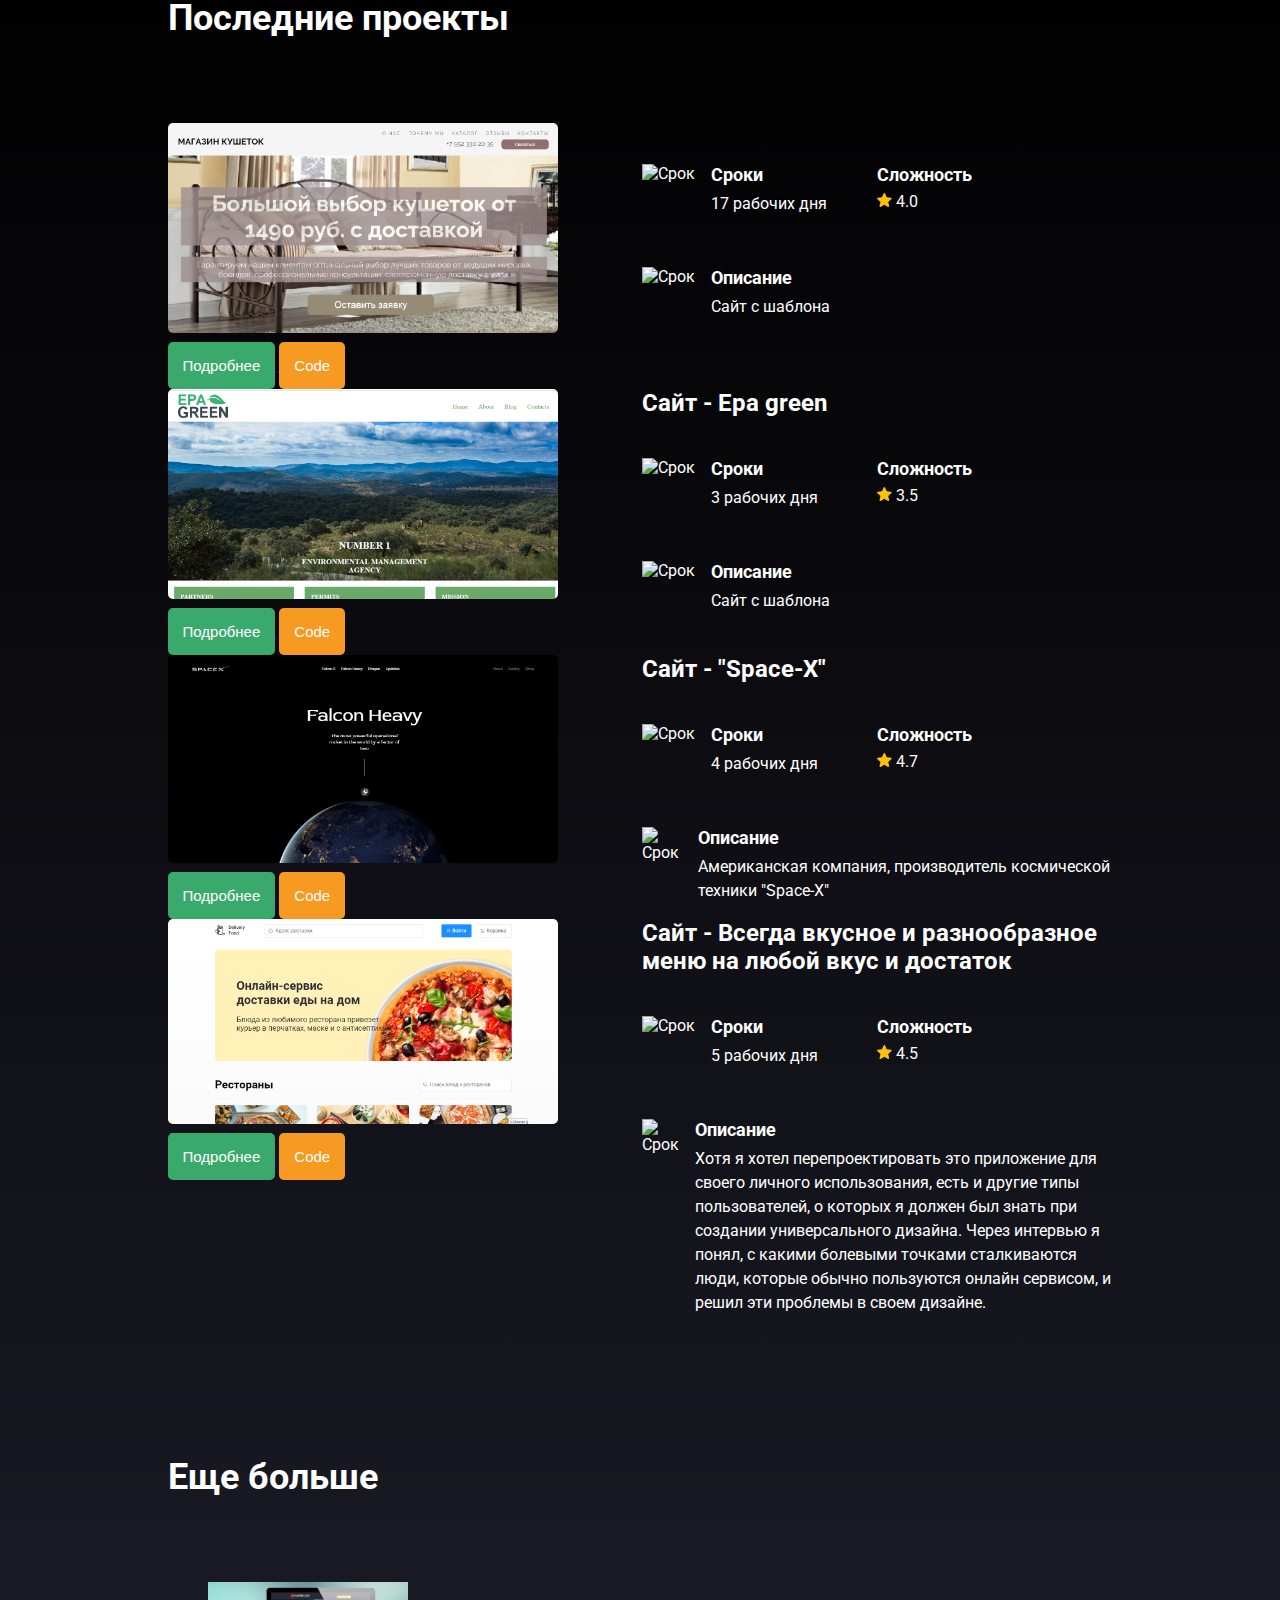
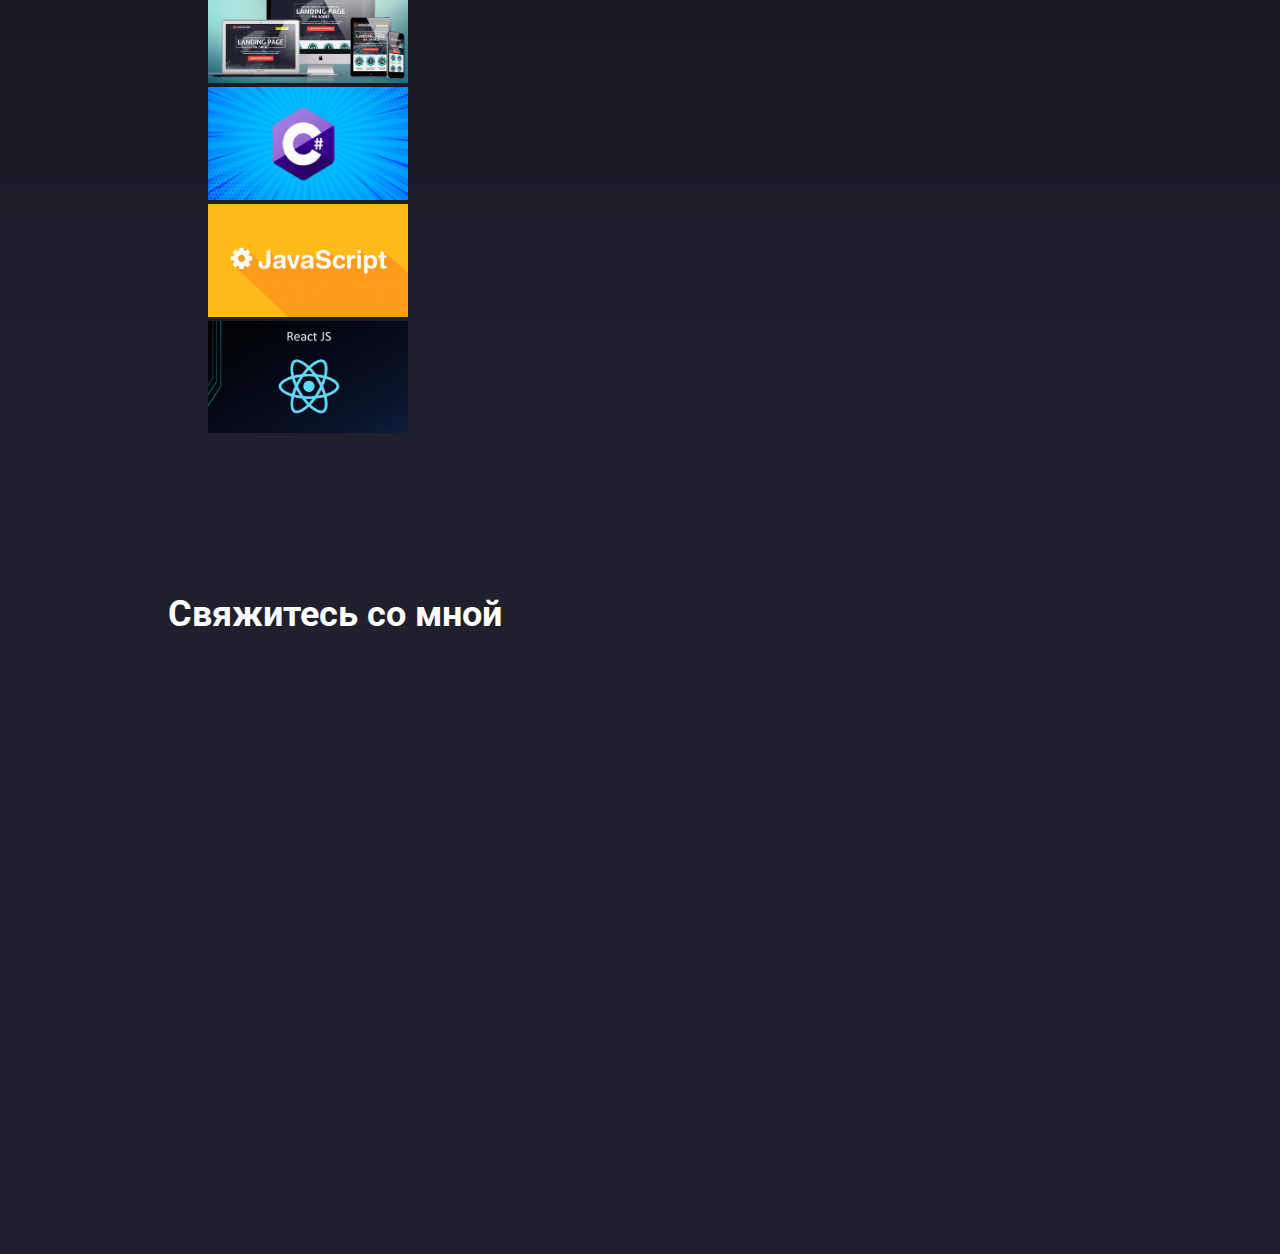
==== commit d3e22e5b: "Add files via upload" ====
--- a/index.html
+++ b/index.html
@@ -4,6 +4,7 @@
     <meta charset="UTF-8">
     <meta name="viewport" content="width=device-width, initial-scale=1.0">
     <link href="https://fonts.googleapis.com/css2?family=Roboto:wght@400;700&display=swap" rel="stylesheet">
+    <link rel="shortcut icon" href="img/.png"><!-- icon -->
     <link rel="stylesheet" href="css/animate.min.css">
     <link rel="stylesheet" href="css/swiper-bundle.min.css">
     <link rel="stylesheet" href="css/still-more.css">
@@ -70,11 +71,11 @@
                 <div class="features-item">
                     <img src="img/features/agreement-img.svg" alt="" class="features-image">
                     <h3 class="textWebsite features-title">Ценник под вас</h3>
-                    <p class="textWebsite features-text">Если у вас нетиповой проект, сделаю рассчет цены за работу и объясню, как складывается цена.</p>
+                    <p class="textWebsite features-text">Если у вас нетиповой проект, сделаю расчет цены за работу и объясню, как складывается цена.</p>
                 </div>
                 <div class="features-item">
                     <img src="img/features/steps-img.svg" alt="" class="features-image">
-                    <h3 class="textWebsite features-title">Премежуточные итоги</h3>
+                    <h3 class="textWebsite features-title">Промежуточные итоги</h3>
                     <p class="textWebsite features-text">Показываю работу поэтапно, а не в последий момент перед крайним сроком. </p>
                 </div>
                 <div class="features-item">
@@ -103,11 +104,11 @@
 
                     <div class="swiper-slide projects-slide">
                         <div>
-                            <img src="img/projects/Architects.png" alt="" class="project-image">
-                            <a href="https://tsukanovvaycheslav.github.io/Website-Architect-s/" target="_blank">
+                            <img src="img/projects/couch-Store.png" alt="" class="project-image">
+                            <a href="https://tsukanovvaycheslav.github.io/Website-couch-Store/" target="_blank">
                                 <button class="learnMore">Подробнее</button>
                             </a>
-                            <a href="https://github.com/TsukanovVaycheslav/Website-Architect-s.git" target="_blank">
+                            <a href="https://github.com/TsukanovVaycheslav/Website-couch-Store.git" target="_blank">
                                 <button class="learnMore learnMore-code">Code</button>
                             </a>
                         </div>
@@ -124,7 +125,7 @@
                                 <div class="project-descripton">
                                     <h4 class="textWebsite project-subtitle">Cложность</h4>
                                     <img src="img/rating.svg" alt="rating" class="rating-star">
-                                    5.0
+                                    4.0
                                 </div>
                             </div>
                             <div class="project-feedback">
@@ -132,7 +133,7 @@
                                 <div class="project-descripton">
                                     <h4 class="textWebsite project-subtitle">Описание</h4>
                                     <p class="textWebsite project-paragraph">
-                                        Архитектор - специалист, который занимается проектированием зданий, кварталов и интерьеров. Профессия архитектора относится к древним и почетным. История бережно хранит имена архитекторов от древнеегипетского строителя пирамид Имхотепа до наших современников Бьярке Ингельса и Оскара Нимейера.
+                                        Сайт с шаблона
                                     </p>
                                 </div>
                             </div>
@@ -170,47 +171,7 @@
                                 <div class="project-descripton">
                                     <h4 class="textWebsite project-subtitle">Описание</h4>
                                     <p class="textWebsite project-paragraph">
-                                        
-                                    </p>
-                                </div>
-                            </div>
-                        </div>
-                    </div>
-
-                    <div class="swiper-slide projects-slide">
-                        <div>
-                            <img src="img/projects/1001-Questions-Game.png" alt="" class="project-image">
-                            <a href="https://tsukanovvaycheslav.github.io/1001-Questions-Game/" target="_blank">
-                                <button class="learnMore">Подробнее</button>
-                            </a>
-                            <a href="https://github.com/TsukanovVaycheslav/1001-Questions-Game.git" target="_blank">
-                                <button class="learnMore learnMore-code">Code</button>
-                            </a>
-                        </div>
-                        <div class="project-text">
-                            <h3 class="textWebsite project-title">Game - 1001 Questions Game</h3>
-                            <div class="project-time">
-                                <img src="img/time-icon.svg" alt="Срок" class="project-icon">
-                                <div class="project-descripton">
-                                    <h4 class="textWebsite project-subtitle">Сроки</h4>
-                                    <p class="textWebsite project-paragraph">15 рабочих дня</p>
-                                </div>
-                            </div>
-                            <div class="project-cost">
-                                <div class="project-descripton">
-                                    <h4 class="textWebsite project-subtitle">Cложность</h4>
-                                    <img src="img/rating.svg" alt="rating" class="rating-star">
-                                    5.0
-                                </div>
-                            </div>
-                            <div class="project-feedback">
-                                <img src="img/feedback-icon.svg" alt="Срок" class="project-icon">
-                                <div class="project-descripton">
-                                    <h4 class="textWebsite project-subtitle">Описание</h4>
-                                    <p class="textWebsite project-paragraph">
-                                        Игра "1001 Questions Game" - это конкурс викторина, в котором участники 
-                                        должны правильно ответить на ряд вопросов с несколькими вариантами ответов, 
-                                        чтобы перейти на следующий уровень.
+                                        Сайт с шаблона
                                     </p>
                                 </div>
                             </div>
@@ -253,8 +214,7 @@
                             
                         </div>
                     </div>
-                    
-
+                
                     <div class="swiper-slide projects-slide">
                         <div>
                             <img src="img/projects/Delivery Food.png" alt="" class="project-image">
@@ -295,46 +255,6 @@
                             </div>
                         </div>
                     </div>
-
-                    <div class="swiper-slide projects-slide">
-                        <div>
-                            <img src="img/projects/Cards-Three-in-one.png" alt="" class="project-image">
-                            <a href="https://tsukanovvaycheslav.github.io/Cards-Three-in-one/ " target="_blank">
-                                <button class="learnMore">Подробнее</button>
-                            </a>
-                            <a href="https://github.com/TsukanovVaycheslav/Cards-Three-in-one.git" target="_blank">
-                                <button class="learnMore learnMore-code">Code</button>
-                            </a>
-                        </div>
-                        <div class="project-text">
-                            <h3 class="textWebsite project-title">Game - Cards Three in one</h3>
-                            <div class="project-time">
-                                <img src="img/time-icon.svg" alt="Срок" class="project-icon">
-                                <div class="project-descripton">
-                                    <h4 class="textWebsite project-subtitle">Сроки</h4>
-                                    <p class="textWebsite project-paragraph">9 рабочих дня</p>
-                                </div>
-                            </div>
-                            <div class="project-cost">
-                                <div class="project-descripton">
-                                    <h4 class="textWebsite project-subtitle">Cложность</h4>
-                                    <img src="img/rating.svg" alt="rating" class="rating-star">
-                                    5.0
-                                </div>
-                            </div>
-                            <div class="project-feedback">
-                                <img src="img/feedback-icon.svg" alt="Срок" class="project-icon">
-                                <div class="project-descripton">
-                                    <h4 class="textWebsite project-subtitle">Описание</h4>
-                                    <p class="textWebsite project-paragraph">
-                                        Головоломка — непростая задача, для решения которой, как правило, требуется сообразительность, 
-                                        а не специальные знания высокого уровня. Тем не менее некоторые головоломки стимулируют 
-                                        теоретические и практические разработки учёных.
-                                    </p>
-                                </div>
-                            </div>
-                        </div>
-                    </div>
                     
                 </div>
                 <!-- If we need pagination -->
@@ -347,14 +267,14 @@
 
         
         <div class="container-more">
-            <h2 class="textWebsite section-title">Еще больше</h2>
-
-            <!-- Slider main container -->
-            <div class="swiper-container-more">
-                <!-- Additional required wrapper -->
-                <div class="swiper-wrapper">
+                <h2 class="textWebsite section-title">Еще больше</h2>
+
+                <!-- Slider main container -->
+                <div class="swiper-container-more">
+                    <!-- Additional required wrapper -->
+                   <div class="swiper-wrapper">
                     <!-- Slides -->
-                    
+                     
                     <div class="swiper-slide-more">
                         <a href="#">
                             <img src="img/projects/else projects/landing-page.png" alt="else projects img">
@@ -380,7 +300,7 @@
                     </div>
             
 
-                </div>
+                </div> 
 
                <!-- If we need pagination 
                 <div class="swiper-pagination"></div>
@@ -390,10 +310,10 @@
                 <div class="swiper-button-next"></div>
                  -->
 
-                <!-- If we need scrollbar 
+                <!-- If we need scrollbar -->
                 <div class="swiper-scrollbar"></div>
-                -->
-           </div>
+                
+           </div> 
         </div> 
     </section>
   </main>
--- a/css/check-box.css
+++ b/css/check-box.css
@@ -20,9 +20,8 @@
     background-color: #b992e6;
 }
 
-.dark .menu-header a,
 .dark .hero-subtitle {
-    color: #1e1060;
+    color: #f5f5f5;
 }
 
 .dark .projects-bullet {
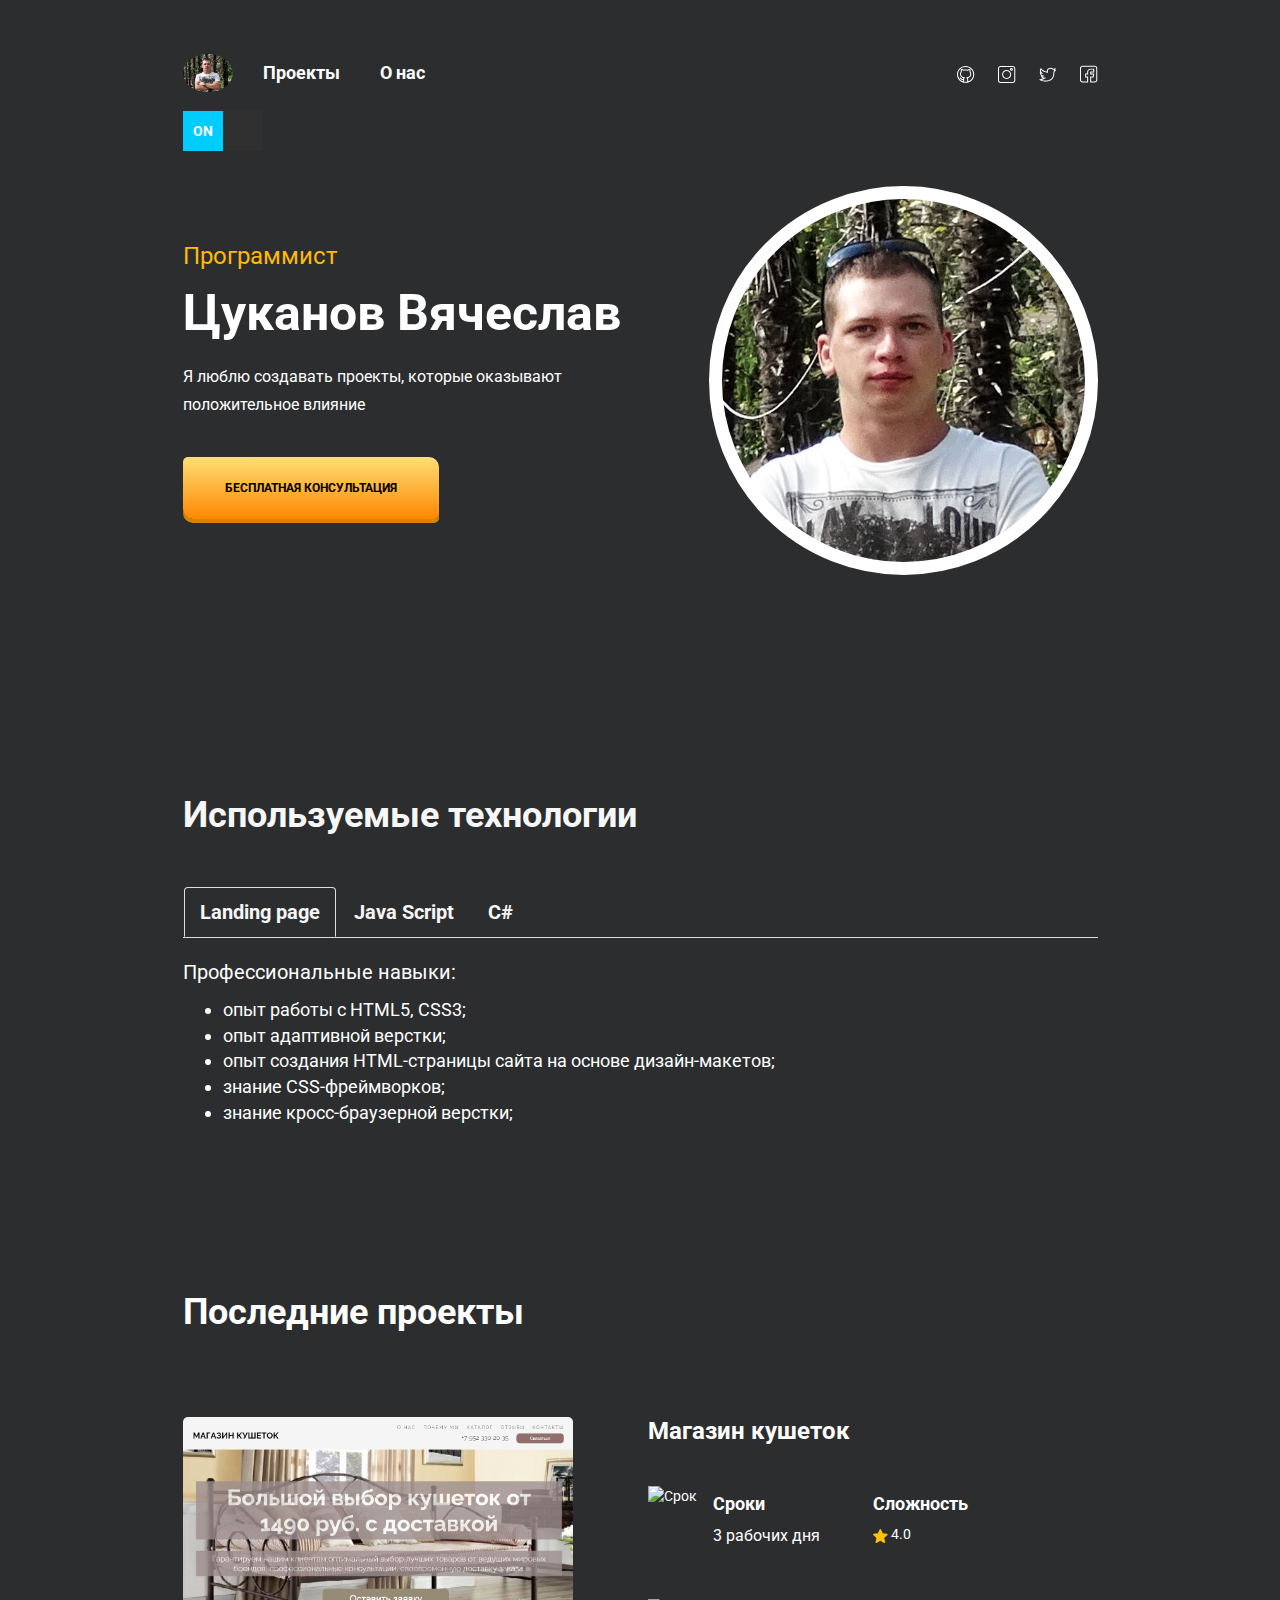
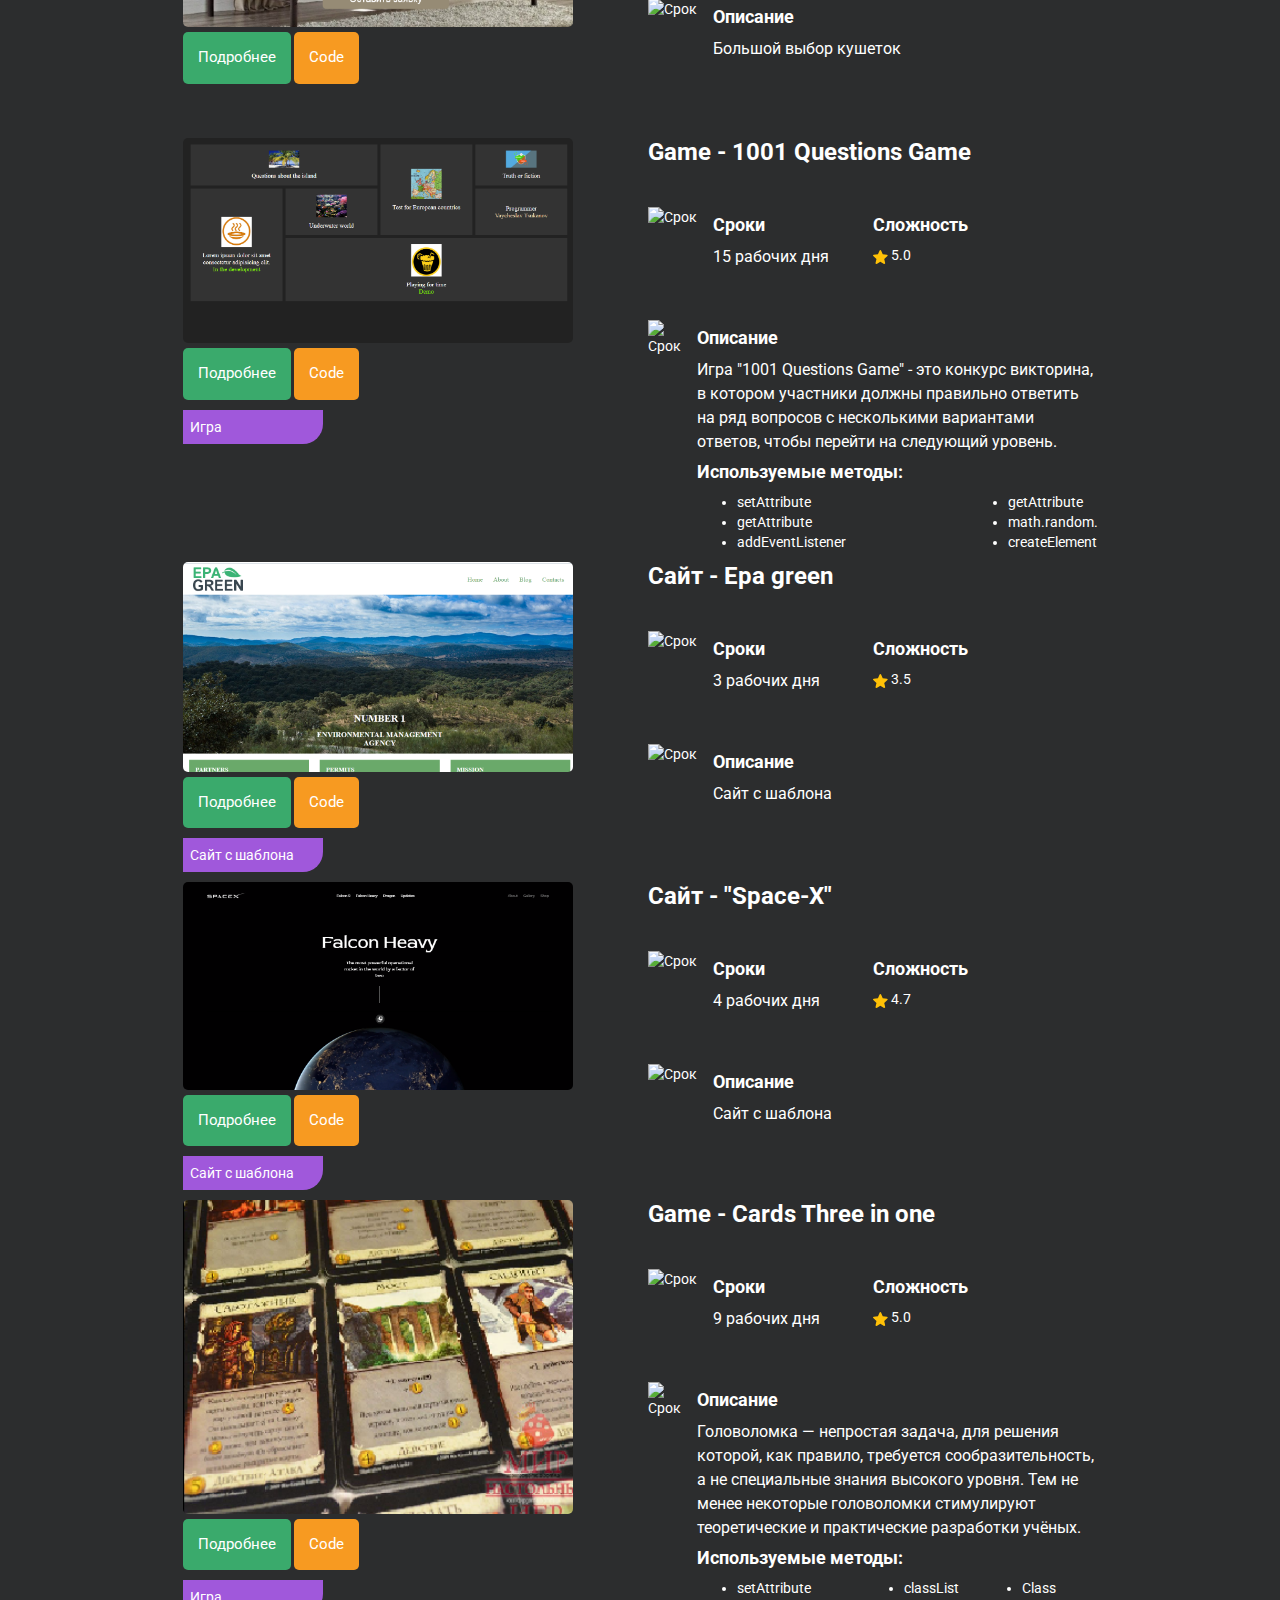
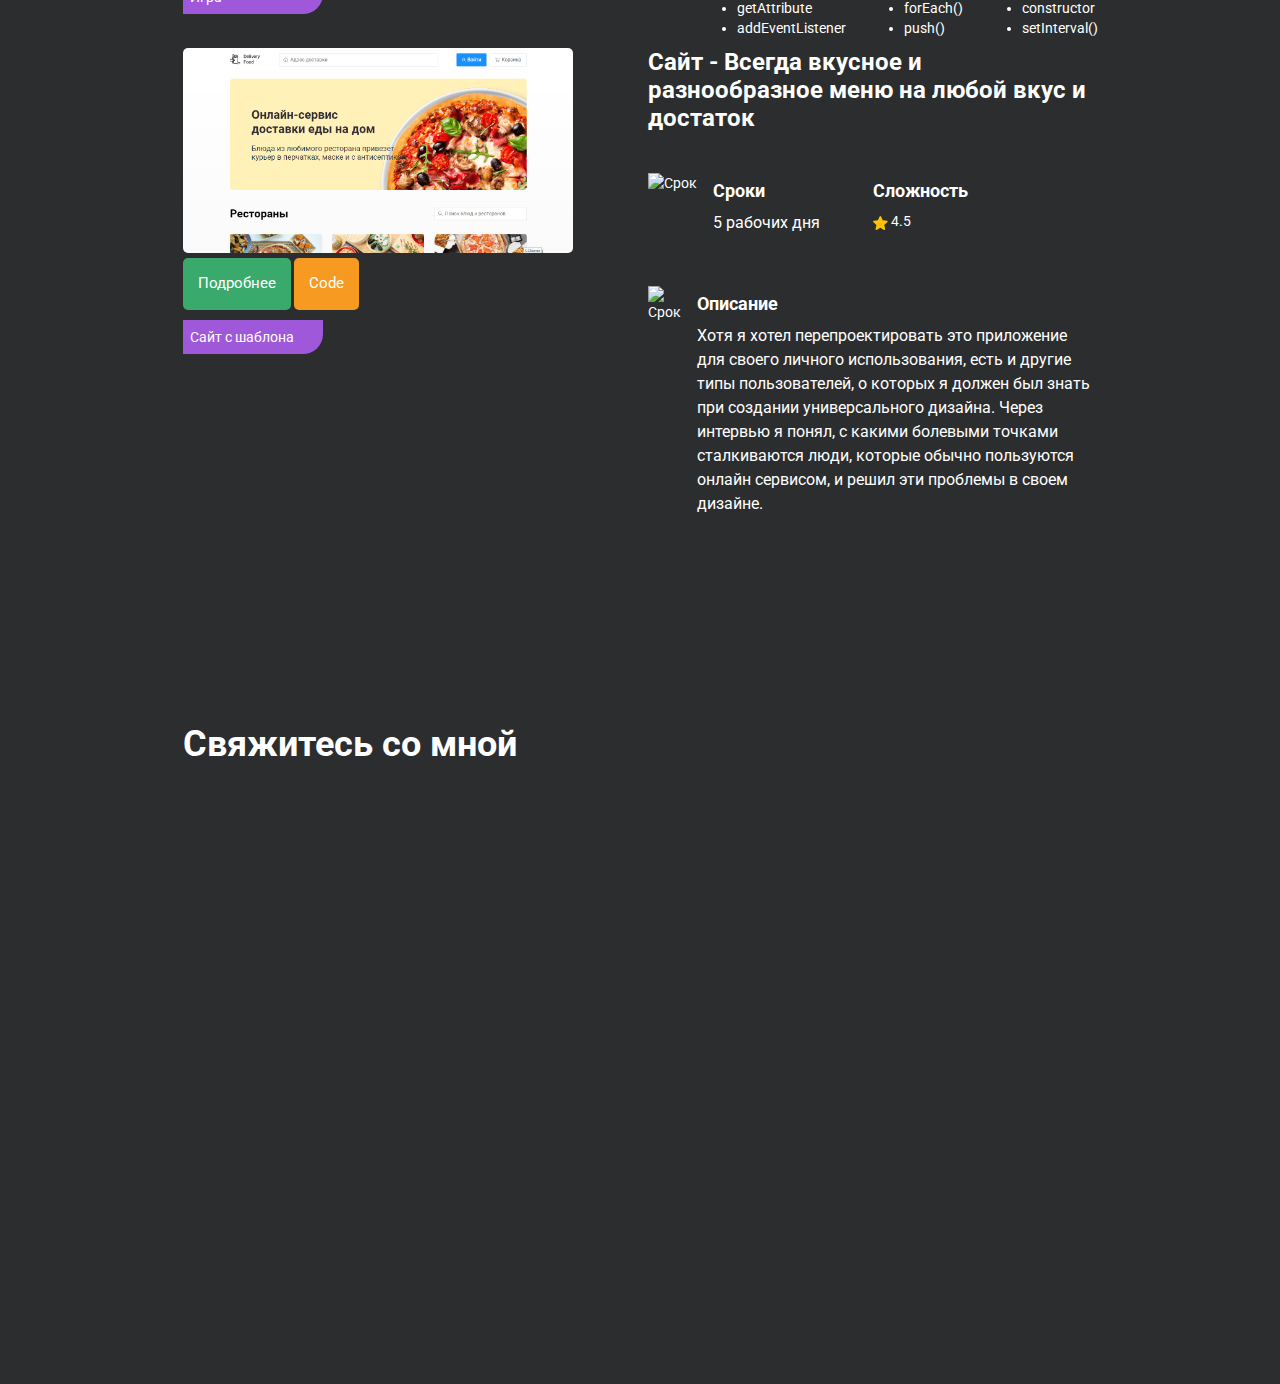
==== commit 788dc242: "Add files via upload" ====
--- a/index.html
+++ b/index.html
@@ -9,8 +9,18 @@
     <link rel="stylesheet" href="css/swiper-bundle.min.css">
     <link rel="stylesheet" href="css/still-more.css">
     <link rel="stylesheet" href="css/check-box.css">
+
+
+    <!-- Container (Contact Section) -->
+    <link rel="stylesheet" href="https://maxcdn.bootstrapcdn.com/bootstrap/3.3.7/css/bootstrap.min.css">
+    <link href="https://fonts.googleapis.com/css?family=Lato" rel="stylesheet" type="text/css">
+    <link href="https://fonts.googleapis.com/css?family=Montserrat" rel="stylesheet" type="text/css">
+    <script src="https://ajax.googleapis.com/ajax/libs/jquery/3.3.1/jquery.min.js"></script>
+    <script src="https://maxcdn.bootstrapcdn.com/bootstrap/3.3.7/js/bootstrap.min.js"></script>
+
+
     <link rel="stylesheet" href="css/style.css">
-    <title>Цуканов Вячеслав - Веб-разработчик</title> 
+    <title>Цуканов Вячеслав</title> 
 </head>
 <body>
   <header class="hero">
@@ -38,9 +48,10 @@
      <!-- /hero-header-->
     <div class="hero-content">
         <div class="hero-text">
-           <span class="hero-subtitle wow fadeInRight" data-wow-delay="0.2s">Веб-разработчик</span>
+           <span class="hero-subtitle wow fadeInRight" data-wow-delay="0.2s">Программист</span> <!-- Веб-разработчик -->
            <h1 class="textWebsite hero-title wow fadeInRight" data-wow-delay="0.4s">Цуканов Вячеслав</h1>
-           <p class="textWebsite hero-description wow fadeInRight" data-wow-delay="0.6s">Разрабатываю сайты для малого и среднего бизнеса. У меня можно заказать дизайн и верстку небольшого сайта или интернет-магазина</p>
+           <p class="textWebsite hero-description wow fadeInRight" data-wow-delay="0.6s">Я люблю создавать проекты, которые оказывают положительное влияние</p>
+                                                                                            <!-- Разрабатываю сайты для малого и среднего бизнеса. У меня можно заказать дизайн и верстку небольшого сайта или интернет-магазина -->
             <a href="#buttom-consultation">
                 <button class="button hero-button wow fadeInRight" data-wow-delay="0.8s">Бесплатная консультация</button>
             </a>
@@ -56,7 +67,187 @@
   <main>
       <section id="buttom-AboutUs" class="features section">
         <div class="container">
-            <h2 class="textWebsite section-title">Со мной удобно работать</h2>
+
+           <!-- Container (Contact Section) -->
+            <div id="contact">
+                <h3 class="text-center">Используемые технологии</h3>
+                <ul class="nav nav-tabs textWebsite-CS-menu">
+                <!-- Используются две ## - для переключения -->
+                    
+                    <li class="active"><a data-toggle="tab" href="##landingPage">Landing page</a></li>
+                    <li><a data-toggle="tab" href="##javaScript">Java Script</a></li>            
+                    <!-- <li><a data-toggle="tab" href="##react">React</a></li> -->
+                    <li><a data-toggle="tab" href="##C-Sharp">C#</a></li>
+                    <!-- <li><a data-toggle="tab" href="##unity">Unity</a></li>
+                    <li><a data-toggle="tab" href="##java">java</a></li> -->
+                
+                </ul>
+            
+                <div class="tab-content">
+                    <div id="landingPage" class="tab-pane fade in active">
+                        <p class="textWebsite-CS-menu">Профессиональные навыки:</p>
+
+                        <ul class="textWebsite-CS">
+                            <li>опыт работы с HTML5, CSS3;</li>
+                            <li>опыт адаптивной верстки;</li>
+                            <li>опыт создания HTML-страницы сайта на основе дизайн-макетов;</li>
+                            <li>знание CSS-фреймворков;</li>
+                            <li>знание кросс-браузерной верстки;</li>
+                        </ul>
+                    </div>
+                    <div id="javaScript" class="tab-pane fade">
+                        <p class="textWebsite-CS-menu">Профессиональные навыки:</p>
+                            
+                            <ul class="textWebsite-CS">
+
+                                <li>Типы данных, операторы, методы и свойства;</li>
+                                <li>Динамическая типизация данных в Javascript. Условия, ветвления;</li>
+                                <li>Переменные, условия, циклы, массивы, функции, модель DOM, обработка событий. циклы. рекурсия;</li>
+                                <li>навыки привязки к пользовательскому интерфейсу скриптов, которые обеспечивают визуализацию и анимацию страниц сайта;</li>
+                                <li>Функции. Область видимости и замыкание;</li>
+                                <li>Работа с DOM, работа с элементами DOM;</li>
+                                <li>События в JS, обработчики событий и особенности их работы, 
+                                    события мыши и клавиатуры;</li>
+                                <li>Контекст вызова - this;</li>
+                                <li>Скрипты и время выполнения. setTimeout, setInterval и requestAnimationFrame. Объект Date;​</li>
+                                <li>Параметры документа, окна и работа с ними;</li>
+                                <li>ООП - Наследование, прототипы, конструкторы и классы;</li>
+                                <li>try..catch - перехват ошибок; SimpleHttpServer и import / export; <br>
+                                    коллекции Map / Set; assign; isEqual; localStorage; async / await;
+                                </li>
+
+                            </ul>
+
+                        <p class="textWebsite-CS-menu">
+                            Освоил ООП, Написанный и полностью готовый таймер для сайта на JS. 
+                            Могу манипулировать содержимым страницы браузера, 
+                            писать анимации, понимаю что такое <b>"this"</b>; <br>
+                            Люблю решать сложные задачи! 
+                        </p>
+                    </div>
+                    
+                                        
+                    <!-- <div id="react" class="tab-pane fade">
+                        <p class="textWebsite-CS-menu">Профессиональные навыки:</p>
+
+                        <b class="textWebsite-CS">React</b>
+                            <ul class="textWebsite-CS">
+                                <li>Знание HTML5/ CSS3 / SASS;</li>
+                                <li>Знание JavaScript;</li>
+                                <li>Знание JQuery;</li>
+                                <li>Опыт работы с React.JS;</li>
+                                <li>Опыт работы с Webpack, Redux;</li>
+                                <li>Опыт работы с Git;</li>
+                            </ul>
+                            
+                    </div> -->
+                    <div id="C-Sharp" class="tab-pane fade">
+                        <p class="textWebsite-CS-menu">Профессиональные навыки:</p>
+
+                        <b class="textWebsite-CS">.NET / C#</b>
+                            <ul class="textWebsite-CS">
+                                <li>создание веб-приложений и веб-сервисов;</li>
+                                <li>создание настольных приложений;</li>
+                                <li>создание облачных сервисов;</li>
+                                <li>создание игр;</li>
+                                <li>создание мобильных приложений;</li>
+                            </ul>
+
+                        <b class="textWebsite-CS">ООП</b>
+                            <ul class="textWebsite-CS">
+                                <li>Алгоритмы и структуры данных;</li>
+                                <li>Паттерны проектирования (Шаблоны);</li>
+                                <li>Делегаты и события</li>
+                                <li>Указатели</li>
+                                <li>Обработка исключений (try-catch и блок finally)</li>
+                                <li>Асинхронность (async, await)</li>
+                                <li>Многопоточное программирование (thread)</li>
+                                <li>SQL - декларативный язык структурированных запросов;</li>
+                            </ul>
+
+                        <b class="textWebsite-CS">Framework</b>
+                            <ul class="textWebsite-CS">
+                                <li>ASP.NET;</li>
+                                <li>ASP.NET MVC;</li>
+                                <li>ASP.NET Core;</li>
+                                <li>Entity Framework 6;</li>
+                                <li>LINQ - Language Integrated Query (язык интегрированных запросов);</li>
+                            </ul>
+                    </div>
+                     <!-- <div id="unity" class="tab-pane fade">
+                        <p class="textWebsite-CS-menu">Профессиональные навыки:</p>
+                        <b class="textWebsite-CS">Редактор Unity3D</b>
+                            <ul class="textWebsite-CS">
+                               
+                                <li>базовые манипуляции со сценой, объектами, assets и prefabs;</li>
+                                <li>векторы, проекции и математика для 3D графики;</li>
+                                <li>создание пользовательского интерфейса в игре;</li>
+                                <li>работа с материалами;</li>
+                                <li>модули физики для 2D и 3D;</li>
+                                <li>система анимации Mecanim;</li>
+                                <li>системы частиц;</li>
+                                <li>работа с аудио;</li>
+                                <li>свет и постобработка;</li>
+                                <li>работа с разными графическими пайплайнами;</li>
+                                <li>работа с искусственным интеллектом;</li>
+                            
+                            </ul>
+                    </div>
+                    
+                    <div id="java" class="tab-pane fade">
+                        <p class="textWebsite-CS-menu">Профессиональные навыки:</p>
+
+                        <b class="textWebsite-CS">Java</b>
+                            <ul class="textWebsite-CS">
+                                <li>веб-приложений (серверной части);</li>
+                                <li>мобильных приложений под Android;</li>
+                                <li>облачных хранилищ данных;</li>
+                                <li>настольных приложений;</li>
+                                <li>компьютерных игр;</li>
+                                <li>программного обеспечения для банковских систем и т. д.</li>
+                            </ul>
+                        
+                        <b class="textWebsite-CS">ООП</b>
+                            <ul class="textWebsite-CS">
+                                <li>Алгоритмы и структуры данных;</li>
+                                <li>Паттерны проектирования (Шаблоны);</li>
+                                <li>SQL, MySQL, PostgreSQL</li>
+                                <li>XML</li>
+                                <li>JDBC & Hibernate</li>
+                                <li>Java EE / Spring</li>
+                                <li>MVC (Model-View-Controller)</li>
+                                <li>Scala</li>
+                                <li>SOLID</li>
+                                <li>Unit тестирование</li>
+                                <li>Scrum</li>
+                                <li>Обработка исключений (try-catch и блок finally)</li>
+                                <li>Асинхронность (async, await)</li>
+                                <li>Многопоточное программирование (thread)</li>
+                            </ul>
+                        
+                        <b class="textWebsite-CS">Framework</b>
+                        <ul class="textWebsite-CS">
+                           
+                            <li>Spring - web-приложений</li>
+                            <li>Hibernate - ORM</li>
+                            <li>Struts</li>
+                            <li>Play</li>
+                            <li>Google web Toolkit</li>
+                            <li>Grails</li>
+                            <li>Blade</li>
+                            <li>JavaServer Faces</li>
+                            <li>Vaadin</li>
+
+                        </ul>
+                    </div> -->
+                    
+                </div>
+            </div>
+            <!-- /Container (Contact Section) -->
+
+
+            <!--
+                <h2 class="textWebsite section-title">Со мной удобно работать</h2>
             <div class="features-block">
                 <div class="features-item">
                     <img src="img/features/offer-img.svg" alt="" class="features-image">
@@ -89,6 +280,8 @@
                     <p class="textWebsite features-text">Научу вас или вашего сотрудника пользоваться сайтом, запишу видео-инструкции.</p>
                 </div>
             </div>
+            -->
+            
         </div>
       </section>
 
@@ -105,20 +298,23 @@
                     <div class="swiper-slide projects-slide">
                         <div>
                             <img src="img/projects/couch-Store.png" alt="" class="project-image">
-                            <a href="https://tsukanovvaycheslav.github.io/Website-couch-Store/" target="_blank">
-                                <button class="learnMore">Подробнее</button>
-                            </a>
-                            <a href="https://github.com/TsukanovVaycheslav/Website-couch-Store.git" target="_blank">
-                                <button class="learnMore learnMore-code">Code</button>
-                            </a>
+                           
+                                <a href="https://tsukanovvaycheslav.github.io/Website-couch-Store/" target="_blank">
+                                    <button class="learnMore">Подробнее</button>
+                                </a>
+                                <a href="https://github.com/TsukanovVaycheslav/Website-couch-Store.git" target="_blank">
+                                    <button class="learnMore learnMore-code">Code</button>
+                                </a>
+                               
+                            <p class="logo-name-WebInfo wow jackInTheBox" data-wow-delay="0.2s">Сайт с шаблона</p>
                         </div>
                         <div class="project-text">
-                            <h3 class="textWebsite project-title"></h3>
+                            <h3 class="textWebsite project-title">Магазин кушеток</h3>
                             <div class="project-time">
                                 <img src="img/time-icon.svg" alt="Срок" class="project-icon">
                                 <div class="project-descripton">
                                     <h4 class="textWebsite project-subtitle">Сроки</h4>
-                                    <p class="textWebsite project-paragraph">17 рабочих дня</p>
+                                    <p class="textWebsite project-paragraph">3 рабочих дня</p>
                                 </div>
                             </div>
                             <div class="project-cost">
@@ -133,8 +329,62 @@
                                 <div class="project-descripton">
                                     <h4 class="textWebsite project-subtitle">Описание</h4>
                                     <p class="textWebsite project-paragraph">
-                                        Сайт с шаблона
+                                        Большой выбор кушеток
                                     </p>
+                                </div>
+                            </div>
+                        </div>
+                    </div>
+
+                    <div class="swiper-slide projects-slide">
+                        <div>
+                            <img src="img/projects/1001-Questions-Game.png" alt="" class="project-image">
+                            <a href="https://tsukanovvaycheslav.github.io/1001-Questions-Game/" target="_blank">
+                                <button class="learnMore">Подробнее</button>
+                            </a>
+                            <a href="https://github.com/TsukanovVaycheslav/1001-Questions-Game.git" target="_blank">
+                                <button class="learnMore learnMore-code">Code</button>
+                            </a>
+                            <p class="logo-name-WebInfo">Игра</p>
+                        </div>
+                        <div class="project-text">
+                            <h3 class="textWebsite project-title">Game - 1001 Questions Game</h3>
+                            <div class="project-time">
+                                <img src="img/time-icon.svg" alt="Срок" class="project-icon">
+                                <div class="project-descripton">
+                                    <h4 class="textWebsite project-subtitle">Сроки</h4>
+                                    <p class="textWebsite project-paragraph">15 рабочих дня</p>
+                                </div>
+                            </div>
+                            <div class="project-cost">
+                                <div class="project-descripton">
+                                    <h4 class="textWebsite project-subtitle">Cложность</h4>
+                                    <img src="img/rating.svg" alt="rating" class="rating-star">
+                                    5.0
+                                </div>
+                            </div>
+                            <div class="project-feedback">
+                                <img src="img/feedback-icon.svg" alt="Срок" class="project-icon">
+                                <div class="project-descripton">
+                                    <h4 class="textWebsite project-subtitle">Описание</h4>
+                                    <p class="textWebsite project-paragraph">
+                                        Игра "1001 Questions Game" - это конкурс викторина, в котором участники 
+                                        должны правильно ответить на ряд вопросов с несколькими вариантами ответов, 
+                                        чтобы перейти на следующий уровень.
+                                    </p>
+                                    <p class="textWebsite project-subtitle">Используемые методы:</p>
+                                    <div class="methods">
+                                            <ul class="textWebsite">
+                                                <li>setAttribute</li>
+                                                <li>getAttribute</li>
+                                                <li>addEventListener</li>
+                                            </ul>
+                                            <ul class="textWebsite">
+                                                <li>getAttribute</li>
+                                                <li>math.random.</li>
+                                                <li>createElement</li>
+                                            </ul>
+                                    </div>
                                 </div>
                             </div>
                         </div>
@@ -149,6 +399,8 @@
                             <a href="https://github.com/TsukanovVaycheslav/Website_Epa-green.git" target="_blank">
                                 <button class="learnMore learnMore-code">Code</button>
                             </a>
+                            
+                            <p class="logo-name-WebInfo">Сайт с шаблона</p>
                         </div>
                         <div class="project-text">
                             <h3 class="textWebsite project-title">Сайт - Epa green</h3>
@@ -187,6 +439,7 @@
                             <a href="https://github.com/TsukanovVaycheslav/Website_Space-X.git" target="_blank">
                                 <button class="learnMore learnMore-code">Code</button>
                             </a>
+                            <p class="logo-name-WebInfo">Сайт с шаблона</p>
                         </div>
                         <div class="project-text">
                             <h3 class="textWebsite project-title">Сайт - "Space-X"</h3>
@@ -208,10 +461,71 @@
                                 <img src="img/feedback-icon.svg" alt="Срок" class="project-icon">
                                 <div class="project-descripton">
                                     <h4 class="textWebsite project-subtitle">Описание</h4>
-                                    <p class="textWebsite project-paragraph">Американская компания, производитель космической техники "Space-X"</p>
+                                    <p class="textWebsite project-paragraph">
+                                        Сайт с шаблона
+                                    </p>
                                 </div>
                             </div>
                             
+                        </div>
+                    </div>
+                    
+                    <div class="swiper-slide projects-slide">
+                        <div>
+                            <img src="img/projects/Cards-Three-in-one.png" alt="" class="project-image">
+                            <a href="https://tsukanovvaycheslav.github.io/Cards-Three-in-one/ " target="_blank">
+                                <button class="learnMore">Подробнее</button>
+                            </a>
+                            <a href="https://github.com/TsukanovVaycheslav/Cards-Three-in-one.git" target="_blank">
+                                <button class="learnMore learnMore-code">Code</button>
+                            </a>
+                            <p class="logo-name-WebInfo">Игра</p>
+                        </div>
+                        <div class="project-text">
+                            <h3 class="textWebsite project-title">Game - Cards Three in one</h3>
+                            <div class="project-time">
+                                <img src="img/time-icon.svg" alt="Срок" class="project-icon">
+                                <div class="project-descripton">
+                                    <h4 class="textWebsite project-subtitle">Сроки</h4>
+                                    <p class="textWebsite project-paragraph">9 рабочих дня</p>
+                                </div>
+                            </div>
+                            <div class="project-cost">
+                                <div class="project-descripton">
+                                    <h4 class="textWebsite project-subtitle">Cложность</h4>
+                                    <img src="img/rating.svg" alt="rating" class="rating-star">
+                                    5.0
+                                </div>
+                            </div>
+                            <div class="project-feedback">
+                                <img src="img/feedback-icon.svg" alt="Срок" class="project-icon">
+                                <div class="project-descripton">
+                                    <h4 class="textWebsite project-subtitle">Описание</h4>
+                                    <p class="textWebsite project-paragraph">
+                                        Головоломка — непростая задача, для решения которой, как правило, требуется сообразительность, 
+                                        а не специальные знания высокого уровня. Тем не менее некоторые головоломки стимулируют 
+                                        теоретические и практические разработки учёных.
+                                    </p>
+                                    <p class="textWebsite project-subtitle">Используемые методы:</p>
+                                    <div class="methods">
+                                            <ul class="textWebsite">
+                                                <li>setAttribute</li>
+                                                <li>getAttribute</li>
+                                                <li>addEventListener</li>
+                                            </ul>
+                                            <ul class="textWebsite">
+                                                <li>classList</li>
+                                                <li>forEach()</li>
+                                                <li>push()</li>
+                                            </ul>
+                                            <ul class="textWebsite">
+                                                <li>Class</li>
+                                                <li>constructor</li>
+                                                <li>setInterval()</li>
+                                            </ul>
+                                    </div>
+                                </div>
+                            </div>
                         </div>
                     </div>
                 
@@ -224,6 +538,7 @@
                             <a href="https://github.com/TsukanovVaycheslav/Delivery-Food.git" target="_blank">
                                 <button class="learnMore learnMore-code">Code</button>
                             </a>
+                            <p class="logo-name-WebInfo">Сайт с шаблона</p>
                         </div>
                         <div class="project-text">
                             <h3 class="textWebsite project-title">Сайт - Всегда вкусное и разнообразное меню на любой вкус и достаток</h3>
@@ -265,56 +580,57 @@
         </div>
 
 
-        
+        <!-- 
         <div class="container-more">
                 <h2 class="textWebsite section-title">Еще больше</h2>
 
                 <!-- Slider main container -->
-                <div class="swiper-container-more">
+         <!--        <div class="swiper-container-more">
                     <!-- Additional required wrapper -->
-                   <div class="swiper-wrapper">
-                    <!-- Slides -->
-                     
-                    <div class="swiper-slide-more">
+        <!--            <div class="swiper-wrapper">
+                        
+                        <!-- Slides -->
+        <!--                 <div class="swiper-slide-more">
+                            <a href="#">
+                                <img src="img/projects/else projects/landing-page.png" alt="else projects img">
+                            </a>
+                        </div>
+                    
+                        <div class="swiper-slide-more">
+                            <a href="#">
+                                <img src="img/projects/else projects/С-Sharp-image.png" alt="else projects img">
+                            </a>
+                        </div>
+                        
+                        <div class="swiper-slide-more">
+                            <a href="#">
+                                <img src="img/projects/else projects/js-image.png" alt="else projects img">
+                            </a>
+                        </div>
+
+                        <div class="swiper-slide-more">
                         <a href="#">
-                            <img src="img/projects/else projects/landing-page.png" alt="else projects img">
+                            <img src="img/projects/else projects/react-image.png" alt="else projects img">
                         </a>
-                    </div>
+                        </div>
+            
+                    </div> 
                 
-                    <div class="swiper-slide-more">
-                        <a href="#">
-                            <img src="img/projects/else projects/С-Sharp-image.png" alt="else projects img">
-                        </a>
-                    </div>
-                    
-                     <div class="swiper-slide-more">
-                        <a href="#">
-                            <img src="img/projects/else projects/js-image.png" alt="else projects img">
-                        </a>
-                    </div>
-
-                    <div class="swiper-slide-more">
-                       <a href="#">
-                        <img src="img/projects/else projects/react-image.png" alt="else projects img">
-                       </a>
-                    </div>
-            
-
+  
+                     <!-- If we need pagination 
+                    <div class="swiper-pagination"></div>
+                    -->
+                    <!-- If we need navigation buttons
+                    <div class="swiper-button-prev"></div>
+                    <div class="swiper-button-next"></div>
+                    -->
+
+                    <!-- If we need scrollbar 
+                    <div class="swiper-scrollbar"></div>
+                    
                 </div> 
-
-               <!-- If we need pagination 
-                <div class="swiper-pagination"></div>
-                -->
-                <!-- If we need navigation buttons
-                <div class="swiper-button-prev"></div>
-                <div class="swiper-button-next"></div>
-                 -->
-
-                <!-- If we need scrollbar -->
-                <div class="swiper-scrollbar"></div>
-                
-           </div> 
-        </div> 
+        </div>
+        -->
     </section>
   </main>
 
@@ -360,7 +676,7 @@
 
   <script src="js/wow.min.js"></script>
  
-  <!-- <script src="js/swiper.min.js" defer></script> -->
+  <!-- <script src="js/swiper.min.js" defer></script> container-more -->
   <script src="js/swiper-bundle.min.js"></script>
   <script src="js/jquery-3.3.1.min.js"></script>
   <script src="js/main.js"></script>
--- a/css/style.css
+++ b/css/style.css
@@ -3,11 +3,49 @@
 }
 
 body {
-    background-color: #20202D;
+    /* background-color: #20202D; */
+    background-color: #2C2D2E;
     margin: 0;
     color: #fff;
     font-family: 'Roboto', sans-serif;
 }
+
+/* Container (Contact Section) */
+.text-center {
+    margin: 0;
+    margin-bottom: 50px;
+    font-weight: bold;
+    font-size: 36px;
+    line-height: 42px;
+    text-align: left;
+}
+.text-center,
+#contact ul li a {
+    color: #f7f7f7;
+    background: #2C2D2E;
+    font-weight: bold;
+}
+#contact ul li a:hover {
+    color: #2C2D2E;
+    background: #fff;
+}
+
+.nav {
+    padding: 1px;
+}
+
+.tab-pane {
+    margin-top: 20px; 
+}
+
+.textWebsite-CS-menu {
+    font-size: 20px;
+}
+.textWebsite-CS {
+    font-size: 18px;
+}
+/* /Container (Contact Section) */
+
 
 .logo-avatar {
     width: 50px;
@@ -35,7 +73,8 @@
 .hero {
     padding-top: 50px;
     padding-bottom: 155px;
-    background: linear-gradient(0deg, #000000 0.01%, rgba(0, 0, 0, 0) 95.44%);
+    /* background: linear-gradient(0deg, #000000 0.01%, rgba(0, 0, 0, 0) 95.44%); */
+    background: linear-gradient(0deg, #2C2D2E 0.01%, rgba(0, 0, 0, 0) 95.44%);
 }
 
 .hero-header {
@@ -112,6 +151,7 @@
     text-transform: uppercase;
     font-weight: bold;
     cursor: pointer;
+    color: #000;
 }
 
 .hero-avatar {
@@ -127,7 +167,8 @@
 
 /* features */
 .features {
-    background-color: #000;
+    /* background-color: #000;2C2D2E */
+    background-color: #2C2D2E;
 }
 
 .features-block {
@@ -163,7 +204,8 @@
 
 /* projects */
 .projects {
-    background: linear-gradient(180deg, #000000 0%, rgba(0, 0, 0, 0) 95.44%);
+    /* background: linear-gradient(180deg, #000000 0%, rgba(0, 0, 0, 0) 95.44%); */
+    background: linear-gradient(180deg, #2C2D2E 0%, rgba(0, 0, 0, 0) 95.44%);
 }
 
 .projects-slide {
@@ -197,12 +239,28 @@
     align-items: flex-start;
 }
 
-.project-subtitle, .project-paragraph {
-    margin: 0;
+
+.projects-slide-menu p {
+    padding-left: 20px;
+}
+
+.logo-name-WebInfo {
+    background: #a058db;
+    padding: 7px;
+    width: 140px;
+    margin-top: 10px;
+    font-size: 14px;
+    border-radius: 0px 0px 20px 0px;
+}
+
+
+.methods {
+    display: flex;
+    justify-content: space-between;
 }
 
 .project-subtitle {
-    margin-bottom: 7px;
+    margin-top: 7px;
     font-weight: bold;
     font-size: 18px;
     line-height: 21px;
@@ -347,6 +405,7 @@
 }
 .contacts-link:hover {
     text-decoration: underline;
+    color: #fff;
 }
 
 .contacts-policy {
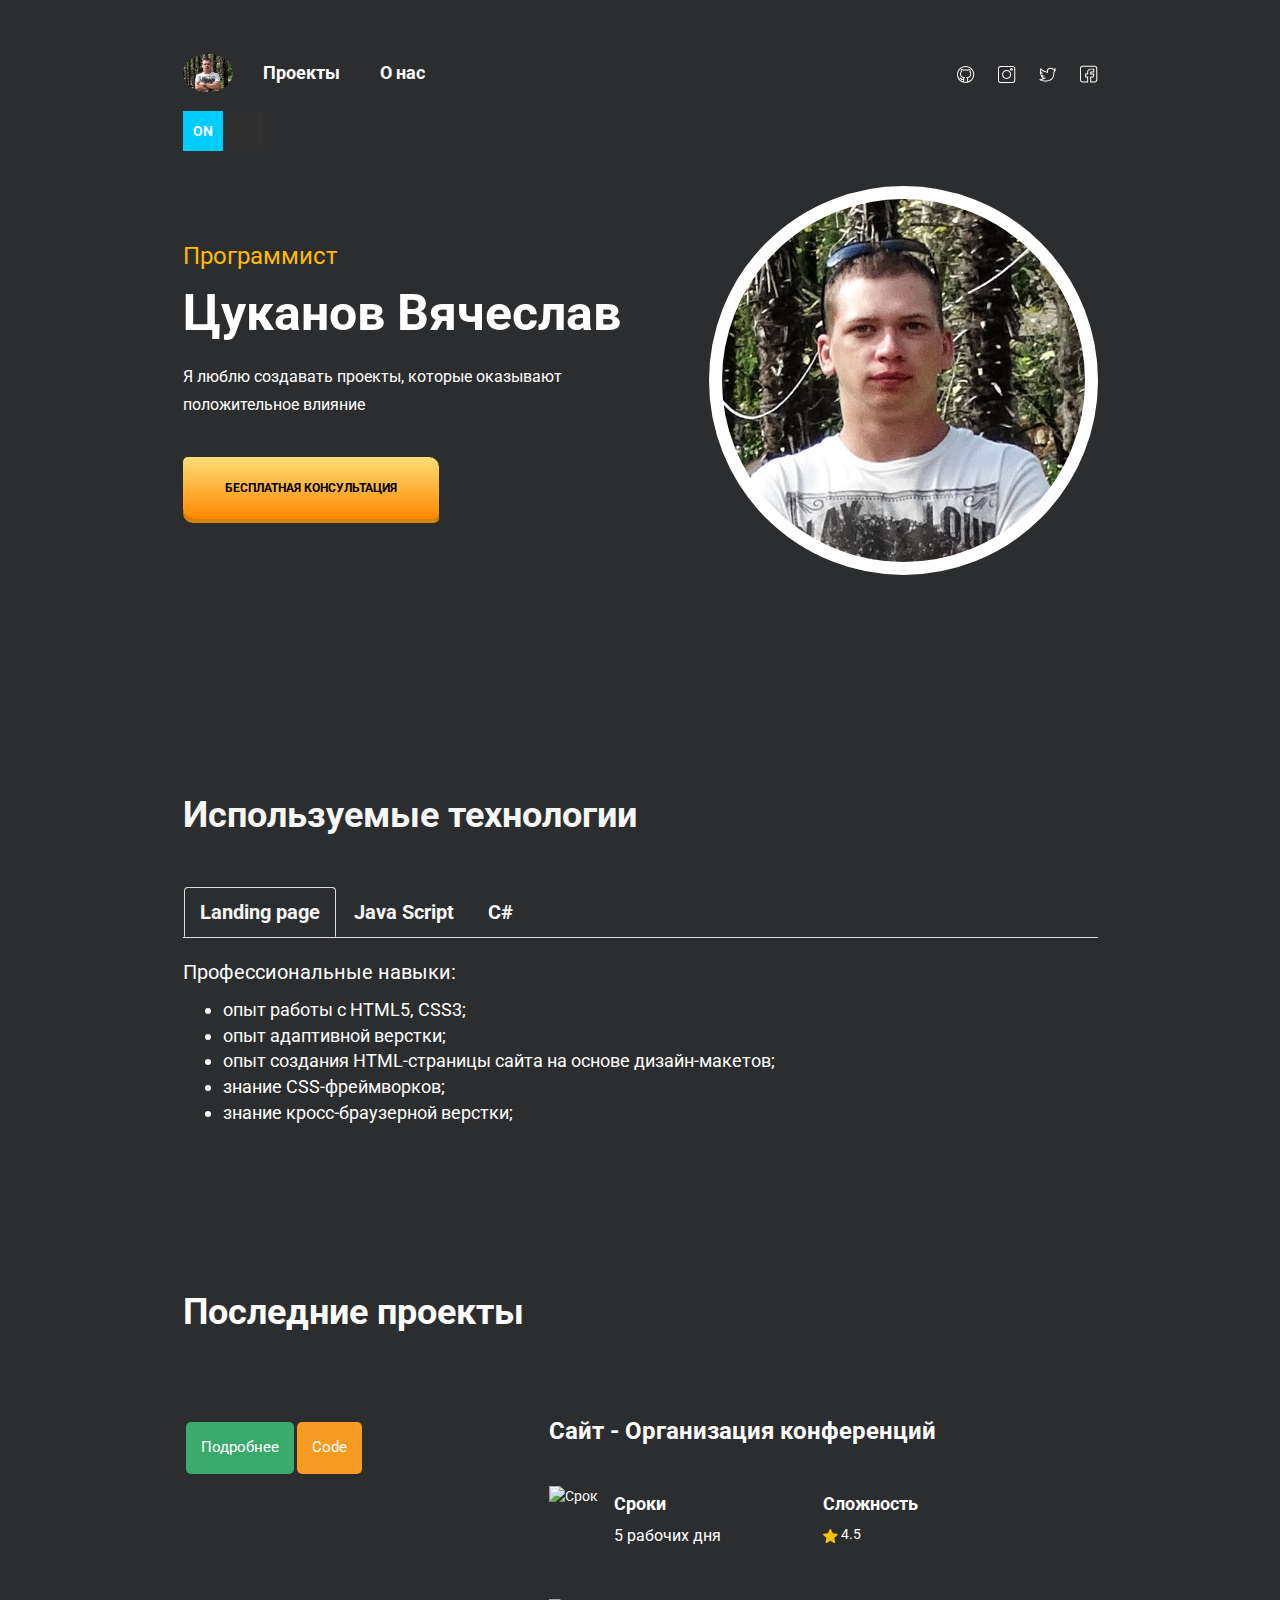
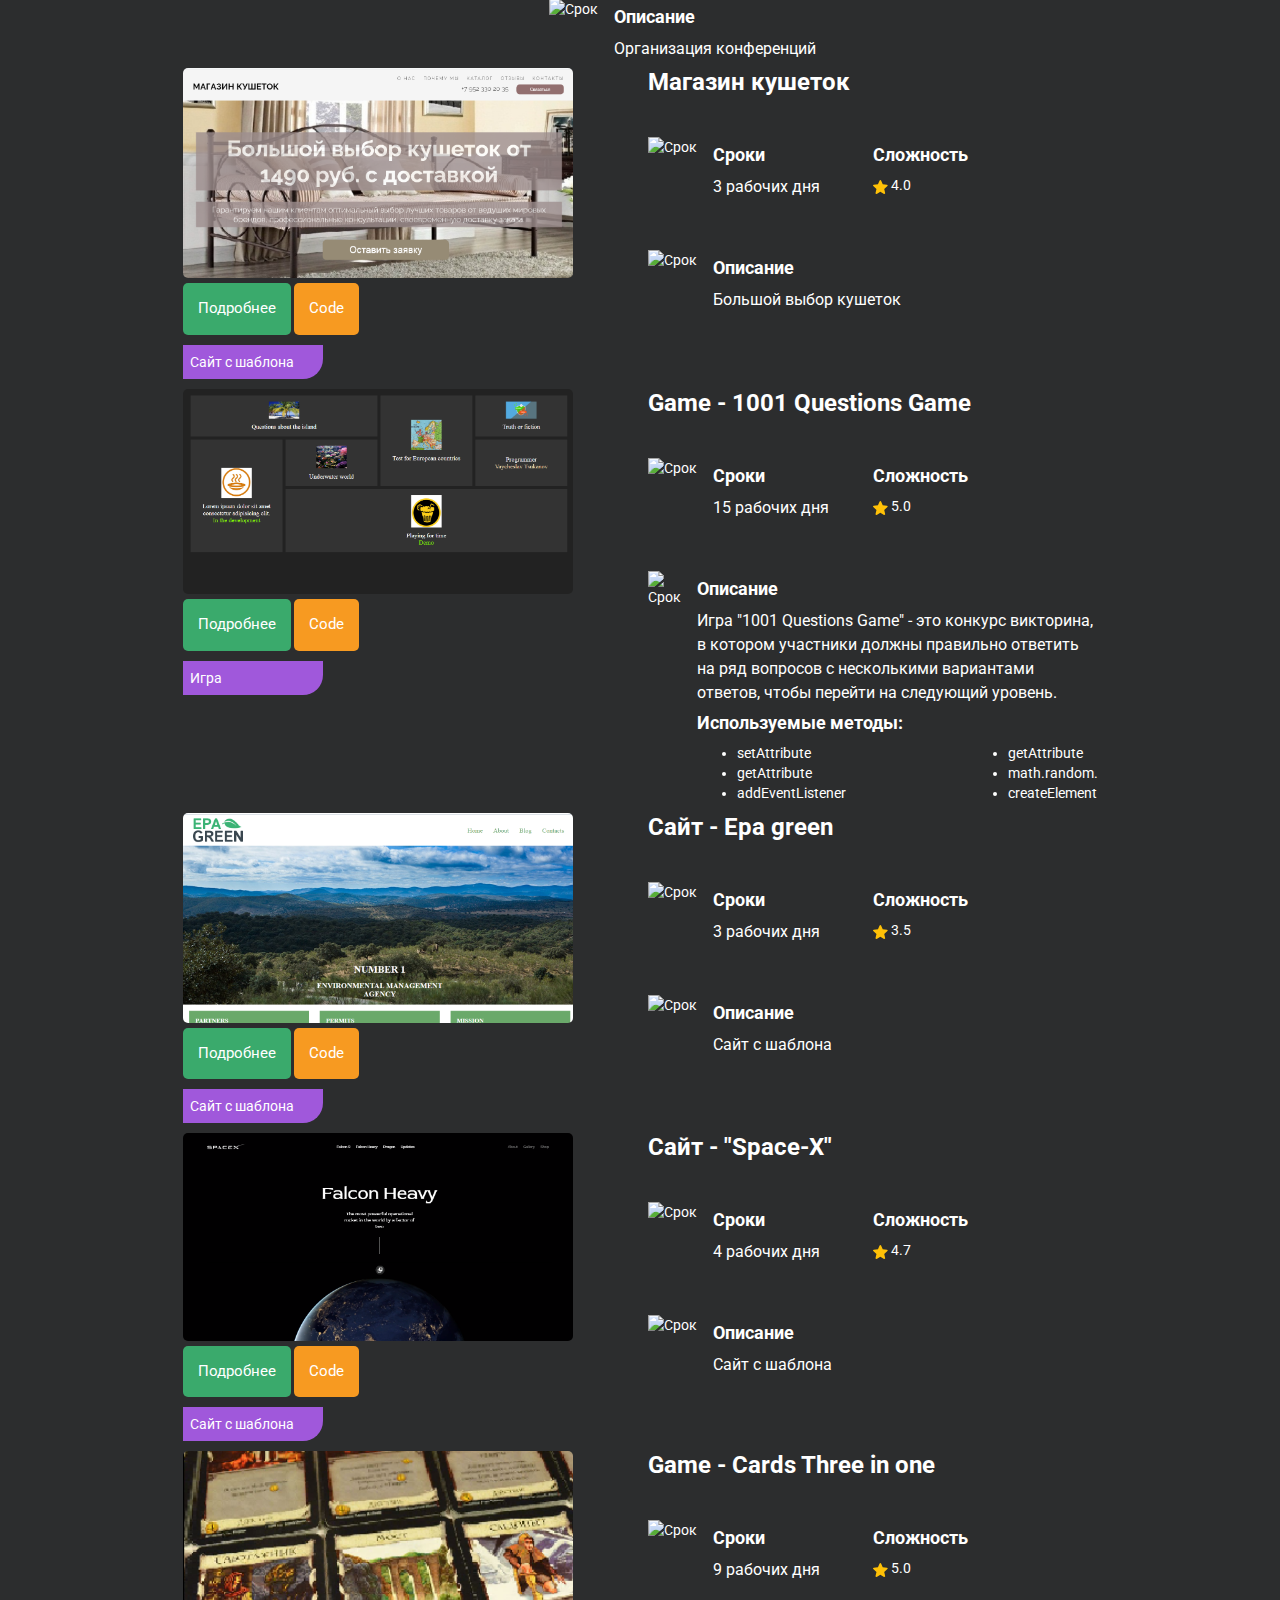
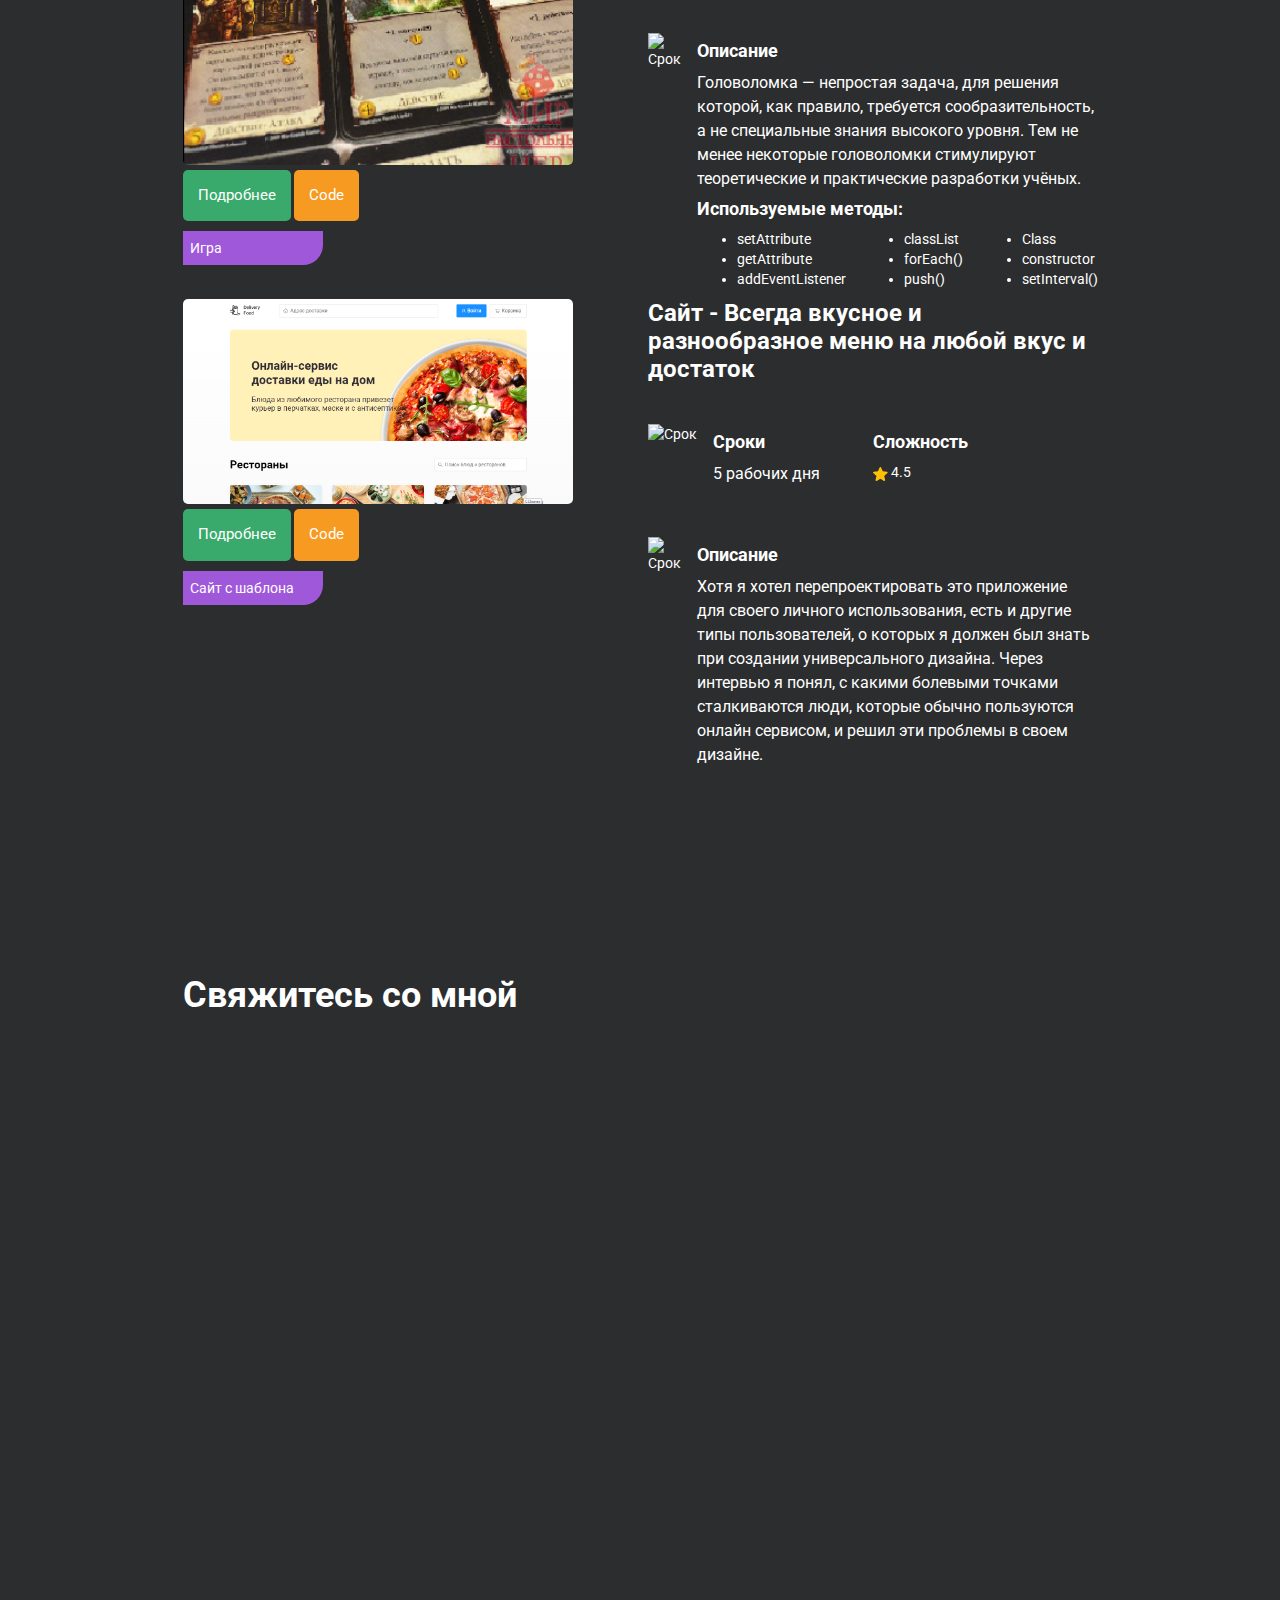
==== commit 214a115b: "Add files via upload" ====
--- a/index.html
+++ b/index.html
@@ -157,11 +157,11 @@
                             <ul class="textWebsite-CS">
                                 <li>Алгоритмы и структуры данных;</li>
                                 <li>Паттерны проектирования (Шаблоны);</li>
-                                <li>Делегаты и события</li>
-                                <li>Указатели</li>
-                                <li>Обработка исключений (try-catch и блок finally)</li>
-                                <li>Асинхронность (async, await)</li>
-                                <li>Многопоточное программирование (thread)</li>
+                                <li>Делегаты и события;</li>
+                                <li>Указатели;</li>
+                                <li>Обработка исключений (try-catch и блок finally);</li>
+                                <li>Асинхронность (async, await);</li>
+                                <li>Многопоточное программирование (thread);</li>
                                 <li>SQL - декларативный язык структурированных запросов;</li>
                             </ul>
 
@@ -174,6 +174,7 @@
                                 <li>LINQ - Language Integrated Query (язык интегрированных запросов);</li>
                             </ul>
                     </div>
+
                      <!-- <div id="unity" class="tab-pane fade">
                         <p class="textWebsite-CS-menu">Профессиональные навыки:</p>
                         <b class="textWebsite-CS">Редактор Unity3D</b>
@@ -209,8 +210,8 @@
                         
                         <b class="textWebsite-CS">ООП</b>
                             <ul class="textWebsite-CS">
-                                <li>Алгоритмы и структуры данных;</li>
-                                <li>Паттерны проектирования (Шаблоны);</li>
+                                <li>Алгоритмы и структуры данных</li>
+                                <li>Паттерны проектирования (Шаблоны)</li>
                                 <li>SQL, MySQL, PostgreSQL</li>
                                 <li>XML</li>
                                 <li>JDBC & Hibernate</li>
@@ -297,6 +298,47 @@
 
                     <div class="swiper-slide projects-slide">
                         <div>
+                            <img src="img/projects/organization-of-conferences.png" alt="" class="project-image">
+                           
+                                <a href="https://tsukanovvaycheslav.github.io/-Website-organization-of-conferences/ " target="_blank">
+                                    <button class="learnMore">Подробнее</button>
+                                </a>
+                                <a href="https://github.com/TsukanovVaycheslav/-Website-organization-of-conferences.git" target="_blank">
+                                    <button class="learnMore learnMore-code">Code</button>
+                                </a>
+                               
+                            <p class="logo-name-WebInfo wow jackInTheBox" data-wow-delay="0.2s">Сайт с шаблона</p>
+                        </div>
+                        <div class="project-text">
+                            <h3 class="textWebsite project-title">Сайт - Организация конференций</h3>
+                            <div class="project-time">
+                                <img src="img/time-icon.svg" alt="Срок" class="project-icon">
+                                <div class="project-descripton">
+                                    <h4 class="textWebsite project-subtitle">Сроки</h4>
+                                    <p class="textWebsite project-paragraph">5 рабочих дня</p>
+                                </div>
+                            </div>
+                            <div class="project-cost">
+                                <div class="project-descripton">
+                                    <h4 class="textWebsite project-subtitle">Cложность</h4>
+                                    <img src="img/rating.svg" alt="rating" class="rating-star">
+                                    4.5
+                                </div>
+                            </div>
+                            <div class="project-feedback">
+                                <img src="img/feedback-icon.svg" alt="Срок" class="project-icon">
+                                <div class="project-descripton">
+                                    <h4 class="textWebsite project-subtitle">Описание</h4>
+                                    <p class="textWebsite project-paragraph">
+                                        Организация конференций
+                                    </p>
+                                </div>
+                            </div>
+                        </div>
+                    </div>
+
+                    <div class="swiper-slide projects-slide">
+                        <div>
                             <img src="img/projects/couch-Store.png" alt="" class="project-image">
                            
                                 <a href="https://tsukanovvaycheslav.github.io/Website-couch-Store/" target="_blank">
@@ -306,7 +348,7 @@
                                     <button class="learnMore learnMore-code">Code</button>
                                 </a>
                                
-                            <p class="logo-name-WebInfo wow jackInTheBox" data-wow-delay="0.2s">Сайт с шаблона</p>
+                            <p class="logo-name-WebInfo">Сайт с шаблона</p>
                         </div>
                         <div class="project-text">
                             <h3 class="textWebsite project-title">Магазин кушеток</h3>
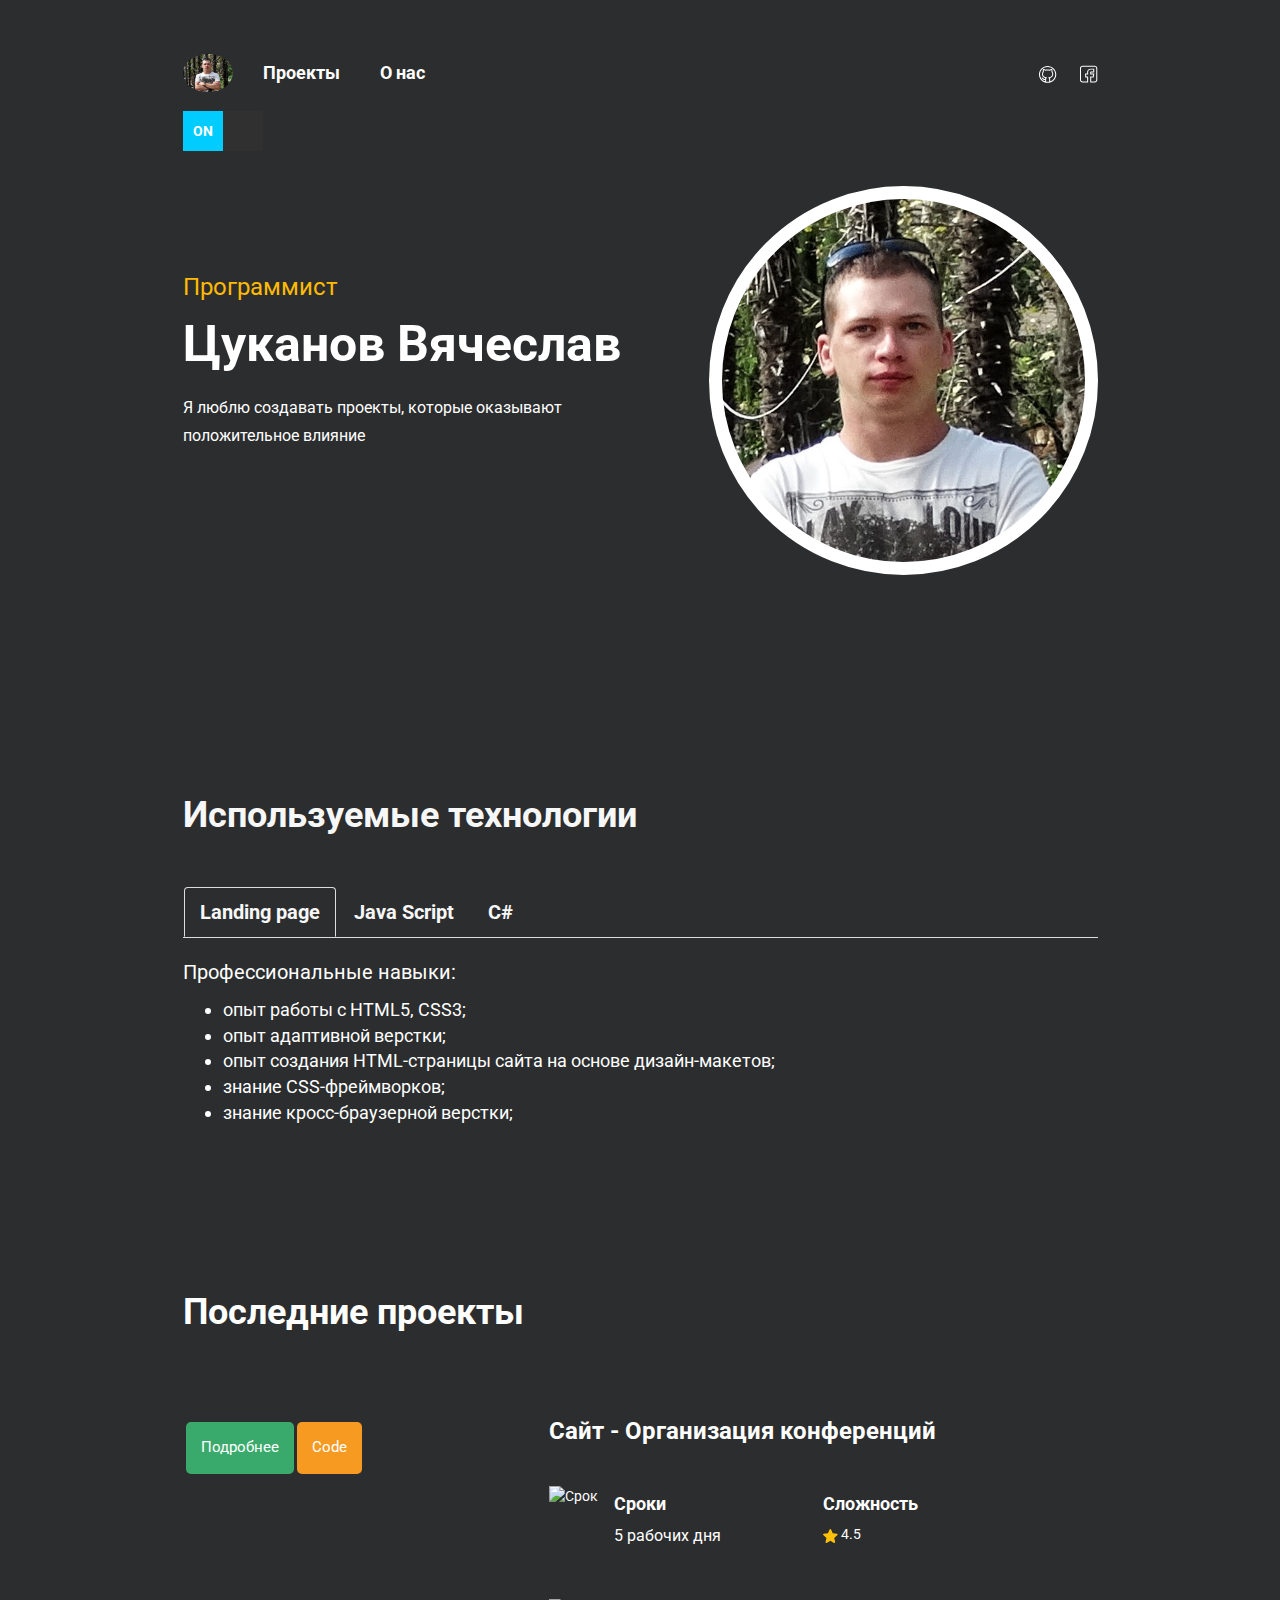
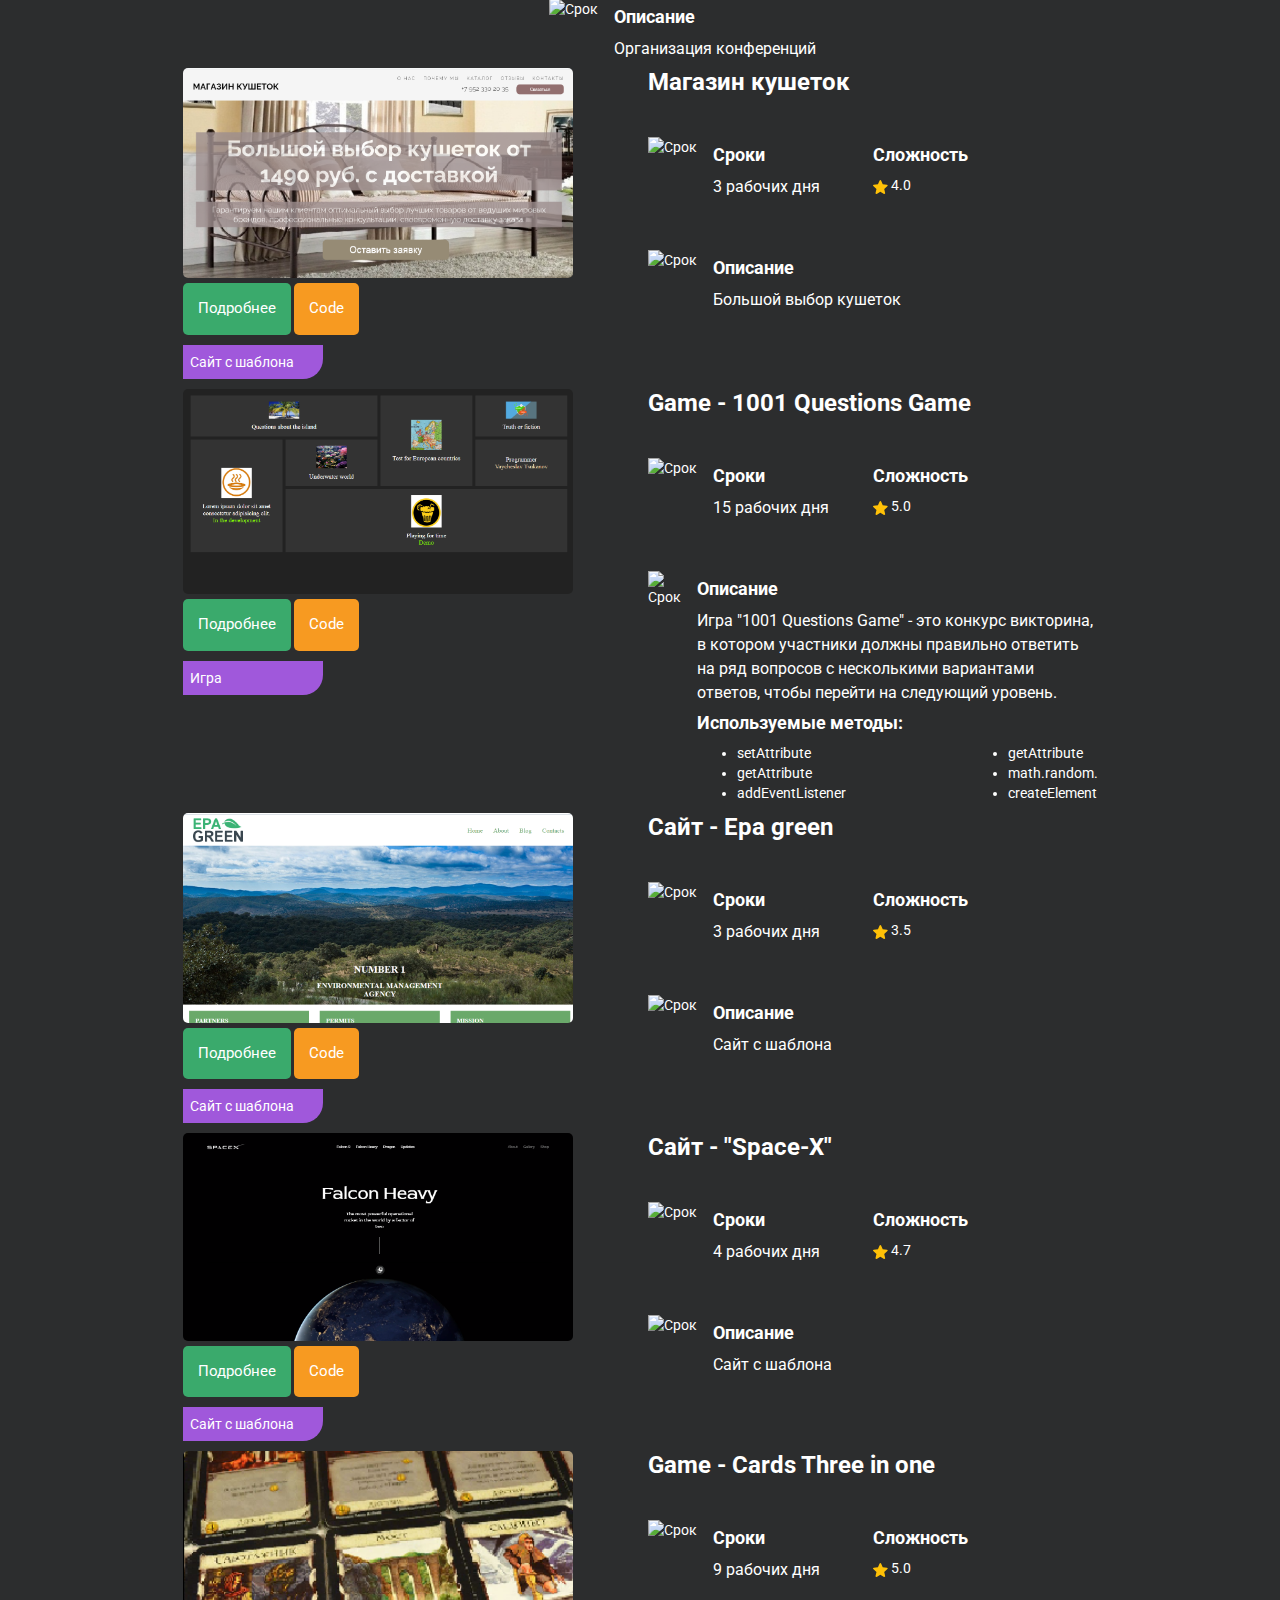
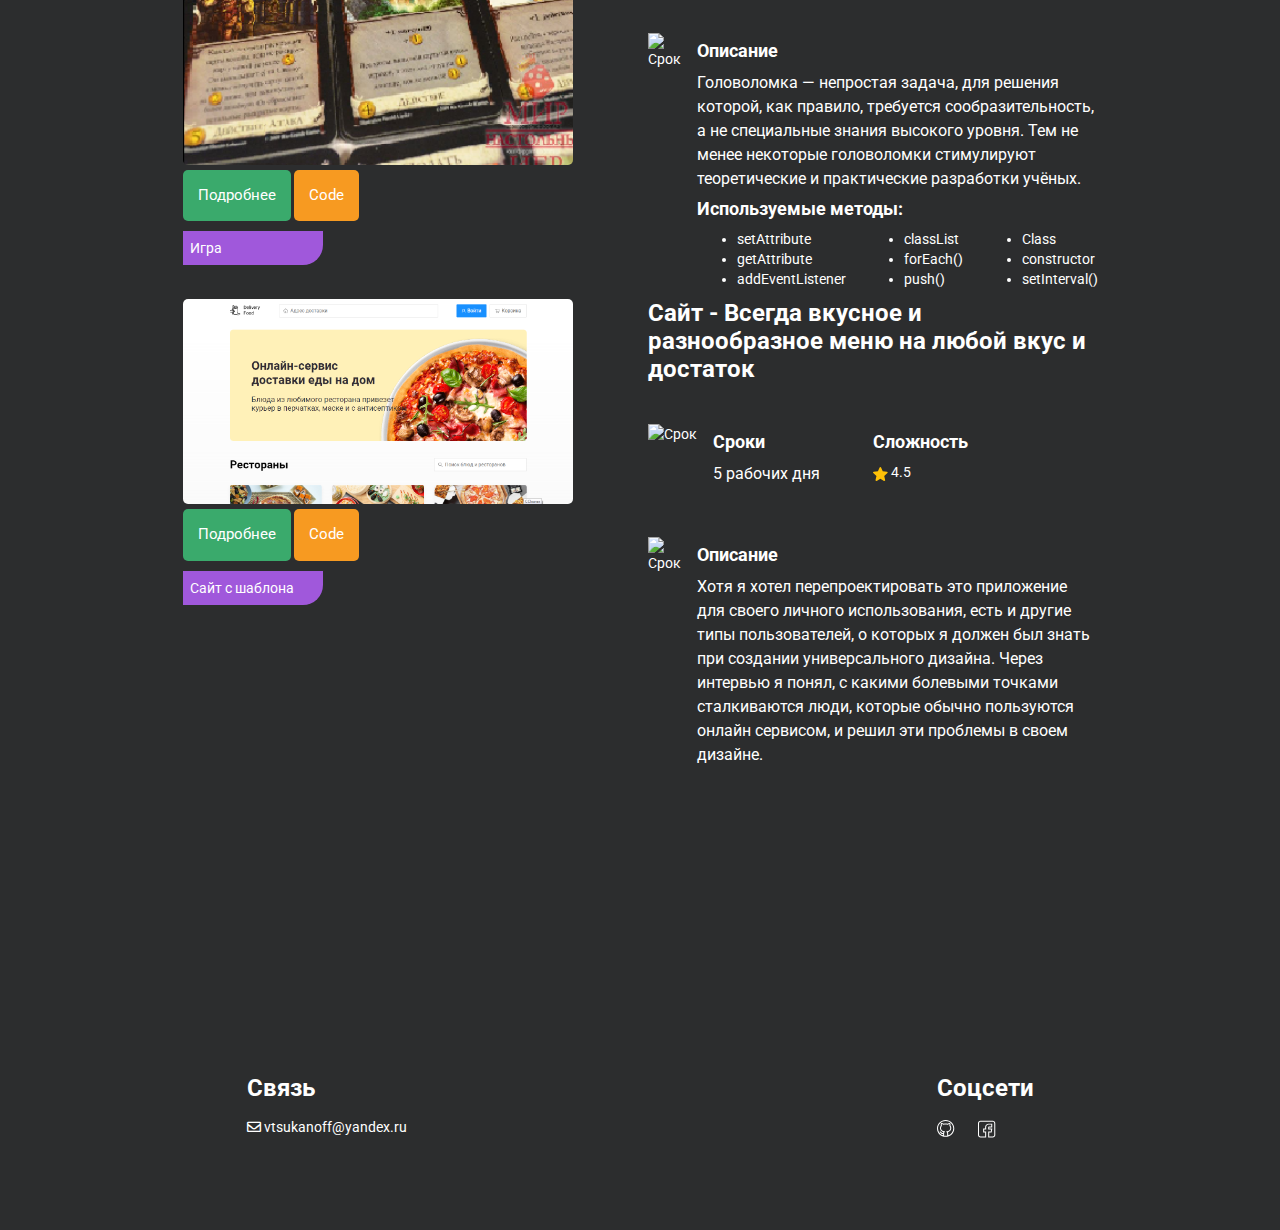
==== commit 43fda716: "Add files via upload" ====
--- a/index.html
+++ b/index.html
@@ -4,6 +4,7 @@
     <meta charset="UTF-8">
     <meta name="viewport" content="width=device-width, initial-scale=1.0">
     <link href="https://fonts.googleapis.com/css2?family=Roboto:wght@400;700&display=swap" rel="stylesheet">
+    <link rel="stylesheet" href="https://use.fontawesome.com/releases/v5.7.1/css/all.css">
     <link rel="shortcut icon" href="img/.png"><!-- icon -->
     <link rel="stylesheet" href="css/animate.min.css">
     <link rel="stylesheet" href="css/swiper-bundle.min.css">
@@ -34,8 +35,8 @@
             
             <div class="textWebsite-header social-links">
                 <a href="https://github.com/TsukanovVaycheslav" class="social-link" target="_blank"><img src="img/social/github.svg" alt="github"></a>
-                <a href="#" class="social-link"><img src="img/social/instagram.svg" alt="instagram"></a>
-                <a href="#" class="social-link"><img src="img/social/twitter.svg" alt="twitter"></a>
+                <!-- <a href="#" class="social-link"><img src="img/social/instagram.svg" alt="instagram"></a>
+                <a href="#" class="social-link"><img src="img/social/twitter.svg" alt="twitter"></a> -->
                 <a href="https://www.facebook.com/vtsukanoff/" class="social-link" target="_blank"><img src="img/social/facebook.svg" alt="fb"></a>
             </div>
     </div>
@@ -52,9 +53,9 @@
            <h1 class="textWebsite hero-title wow fadeInRight" data-wow-delay="0.4s">Цуканов Вячеслав</h1>
            <p class="textWebsite hero-description wow fadeInRight" data-wow-delay="0.6s">Я люблю создавать проекты, которые оказывают положительное влияние</p>
                                                                                             <!-- Разрабатываю сайты для малого и среднего бизнеса. У меня можно заказать дизайн и верстку небольшого сайта или интернет-магазина -->
-            <a href="#buttom-consultation">
+            <!-- <a href="#buttom-consultation">
                 <button class="button hero-button wow fadeInRight" data-wow-delay="0.8s">Бесплатная консультация</button>
-            </a>
+            </a> -->
         </div>
         <!-- /.hero-text -->
         <div class="hero-avatar wow fadeIn" data-wow-delay="1s"></div>
@@ -677,7 +678,24 @@
   </main>
 
   <footer id="buttom-consultation" class="section">
-    <div class="container">
+
+    <section class="footer-info">
+        <div class="">
+            <h4 class="textWebsite contacts-title">Cвязь</h4>
+            <!-- <a href="tel:+7..." class="textWebsite contacts-link">Телефон</a> -->
+            <a href="mailti:mail@mail.ru" class="textWebsite contacts-link">
+                <i class="far fa-envelope"></i> vtsukanoff@yandex.ru</a>
+        </div>
+      
+        <div class="">
+            <h4 class="textWebsite contacts-title">Соцсети</h4>
+            <a href="https://github.com/TsukanovVaycheslav" class="" target="_blank"><img src="img/social/github.svg" alt="github"></a>
+            <!-- <a href="#" class="social-link"><img src="img/social/instagram.svg" alt="instagram"></a>
+            <a href="#" class="social-link"><img src="img/social/twitter.svg" alt="twitter"></a> -->
+            <a href="https://www.facebook.com/vtsukanoff/" class="social-link" target="_blank"><img src="img/social/facebook.svg" alt="fb"></a>
+        </div>
+    </section>
+    <!-- <div class="container">
         <h2 class="textWebsite section-title">Свяжитесь со мной</h2>
         <div class="contacts-block wow fadeInDown" data-wow-delay="0.4s">
             <form action="#" class="contacts-form">
@@ -691,7 +709,7 @@
                 <div class="contacts-data">
                     <div class="contacts-phone">
                         <h4 class="textWebsite contacts-title">Телефон</h4>
-                        <a href="tel:+79379787347" class="textWebsite contacts-link">8 937 978-73-47</a>
+                        <a href="tel:+7..." class="textWebsite contacts-link"></a>
                     </div>
                     <div class="contacts-mail">
                         <h4 class="textWebsite contacts-title">Почта</h4>
@@ -708,12 +726,12 @@
                     <a href="https://github.com/TsukanovVaycheslav" class="social-link" target="_blank"><img src="img/social/github.svg" alt="github"></a>
                     <a href="#" class="social-link"><img src="img/social/instagram.svg" alt="instagram"></a>
                     <a href="#" class="social-link"><img src="img/social/twitter.svg" alt="twitter"></a>
-                    <a href="https://www.facebook.com/vtsukanoff/" class="social-link"><img src="img/social/facebook.svg" alt="fb"></a>
+                    <a href="https://www.facebook.com/vtsukanoff/" class="social-link" target="_blank"><img src="img/social/facebook.svg" alt="fb"></a>
                 </div>
                 <a href="#" class="textWebsite contacts-policy">Политика конфиденциальности</a>
             </div>
         </div>
-    </div>
+    </div> -->
   </footer>
 
   <script src="js/wow.min.js"></script>
--- a/css/style.css
+++ b/css/style.css
@@ -421,6 +421,17 @@
     width: 390px;
 }
 
+.footer-info {
+    display: flex;
+    justify-content: space-around;
+    padding-top: 100px;
+}
+.footer-info-mini {
+    display: flex;
+    justify-content: space-around;
+}
+
+
 /* Адаптив */
 @media(max-width: 1100px) {
     .hero-avatar {
